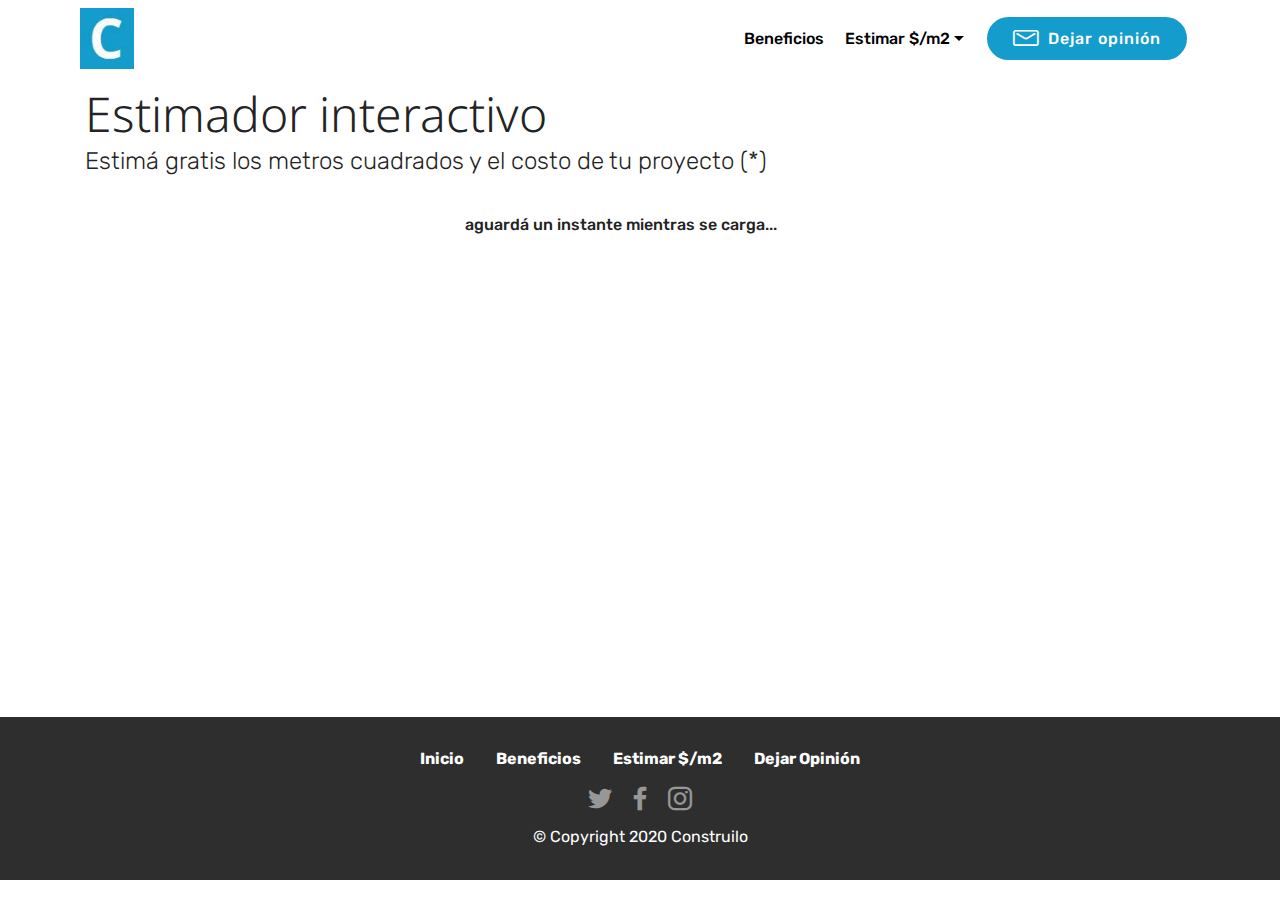
==== estimador $-m2.html @ a8cd5e9e "construilo v1.1" ====
<!DOCTYPE html>
<html  >
<head>
  <!-- Site made with Mobirise Website Builder v4.12.3, https://mobirise.com -->
  <meta charset="UTF-8">
  <meta http-equiv="X-UA-Compatible" content="IE=edge">
  <meta name="generator" content="Mobirise v4.12.3, mobirise.com">
  <meta name="viewport" content="width=device-width, initial-scale=1, minimum-scale=1">
  <link rel="shortcut icon" href="assets/images/fav-icon-69x77.jpg" type="image/x-icon">
  <meta name="description" content="Estimá los m2 y costos de tu construcción de forma interactiva">
  
  
  <title>Estimador costo por m2 de construcción</title>
  <link rel="stylesheet" href="assets/web/assets/mobirise-icons-bold/mobirise-icons-bold.css">
  <link rel="stylesheet" href="assets/bootstrap/css/bootstrap.min.css">
  <link rel="stylesheet" href="assets/bootstrap/css/bootstrap-grid.min.css">
  <link rel="stylesheet" href="assets/bootstrap/css/bootstrap-reboot.min.css">
  <link rel="stylesheet" href="assets/tether/tether.min.css">
  <link rel="stylesheet" href="assets/dropdown/css/style.css">
  <link rel="stylesheet" href="assets/socicon/css/styles.css">
  <link rel="stylesheet" href="assets/theme/css/style.css">
  <link rel="preload" as="style" href="assets/mobirise/css/mbr-additional.css"><link rel="stylesheet" href="assets/mobirise/css/mbr-additional.css" type="text/css">
  
  
  
</head>
<body>
  <section class="menu cid-rXSfnaqLva" once="menu" id="menu2-f">

    

    <nav class="navbar navbar-expand beta-menu navbar-dropdown align-items-center navbar-fixed-top navbar-toggleable-sm">
        <button class="navbar-toggler navbar-toggler-right" type="button" data-toggle="collapse" data-target="#navbarSupportedContent" aria-controls="navbarSupportedContent" aria-expanded="false" aria-label="Toggle navigation">
            <div class="hamburger">
                <span></span>
                <span></span>
                <span></span>
                <span></span>
            </div>
        </button>
        <div class="menu-logo">
            <div class="navbar-brand">
                <span class="navbar-logo">
                    <a href="index.html#header1-0">
                        <img src="assets/images/fav-icon-69x77.jpg" alt="Mobirise" title="" style="height: 3.8rem;">
                    </a>
                </span>
                
            </div>
        </div>
        <div class="collapse navbar-collapse" id="navbarSupportedContent">
            <ul class="navbar-nav nav-dropdown" data-app-modern-menu="true"><li class="nav-item">
                    <a class="nav-link link text-black display-4" href="index.html#features18-4">
                        Beneficios</a>
                </li>
                <li class="nav-item dropdown">
                    <a class="nav-link link text-black dropdown-toggle display-4" href="index.html#contacts1-7" data-toggle="dropdown-submenu" aria-expanded="false">
                        Estimar $/m2</a><div class="dropdown-menu"><a class="text-black dropdown-item display-4" href="index.html#contacts1-7">Móvil<br></a><a class="text-black dropdown-item display-4" href="estimador $-m2.html#contacts2-k" aria-expanded="false">Desktop</a></div>
                </li></ul>
            <div class="navbar-buttons mbr-section-btn"><a class="btn btn-sm btn-primary display-4" href="index.html#social-buttons1-9"><span class="mbrib-letter mbr-iconfont mbr-iconfont-btn"></span>
                    
                    Dejar opinión</a></div>
        </div>
    </nav>
</section>

<section class="engine"><a href="https://mobirise.info/s">bootstrap themes</a></section><section class="mbr-section contacts2 cid-rXX6KGaNYD" id="contacts2-k">
    <!---->
    
    <!---->
    <!--Overlay-->
    
    <!--Container-->
    <div class="container">
        <div class="row">
            <!--Titles-->
            <div class="title col-12">
                <h2 class="align-left mbr-fonts-style display-2">Estimador interactivo</h2>
                <h3 class="mbr-section-subtitle mbr-light mbr-fonts-style display-5">Estimá gratis los metros cuadrados y el costo de tu proyecto (*)</h3>
            </div>
            <div class="col-12">
                <div class="row justify-content-center">
                    <div class="col-12 col-md-4">
                        <div class="b b-adress">
                            <h5 class="align-left mbr-fonts-style m-0 display-7">aguardá un instante mientras se carga...</h5>
                            <p class="mbr-text align-left mbr-fonts-style display-4"></p>
                        </div>
                    </div>
                    
                    
                </div>
            </div>
        </div>
    </div>
</section>

<section class="map2 cid-rXX61uVZZo" id="map2-i">

    

    <div class="container">
        <div class="media-container-row">
            <div class="col-md-8">
                <div class="google-map"><iframe frameborder="0" style="border:0" src="https://datastudio.google.com/embed/reporting/39e56fef-df67-4d22-9c46-27f37e70b7f8/page/1EwMB" allowfullscreen=""></iframe></div>
        </div>
    </div>
</div></section>

<section once="footers" class="cid-rXSv3YMDyz" id="footer7-g">

    

    

    <div class="container">
        <div class="media-container-row align-center mbr-white">
            <div class="row row-links">
                <ul class="foot-menu">
                    
                    
                    
                    
                    
                <li class="foot-menu-item mbr-fonts-style display-7">
                        <a class="text-white mbr-bold" href="index.html#header1-0">Inicio</a>
                    </li><li class="foot-menu-item mbr-fonts-style display-7">
                        <a class="text-white mbr-bold" href="index.html#features18-4">Beneficios</a>
                    </li><li class="foot-menu-item mbr-fonts-style display-7">
                        <a class="text-white mbr-bold" href="index.html#contacts1-7">Estimar $/m2</a></li><li class="foot-menu-item mbr-fonts-style display-7">
                        <a class="text-white mbr-bold" href="index.html#social-buttons1-9">Dejar Opinión</a>
                    </li></ul>
            </div>
            <div class="row social-row">
                <div class="social-list align-right pb-2">
                    
                    
                    
                    
                    
                    
                <div class="soc-item">
                        <a href="https://twitter.com/construilo" target="_blank">
                            <span class="mbr-iconfont mbr-iconfont-social socicon-twitter socicon"></span>
                        </a>
                    </div><div class="soc-item">
                        <a href="https://www.facebook.com/construilo.ok" target="_blank">
                            <span class="mbr-iconfont mbr-iconfont-social socicon-facebook socicon"></span>
                        </a>
                    </div><div class="soc-item">
                        <a href="https://www.instagram.com/construilo.ok" target="_blank">
                            <span class="mbr-iconfont mbr-iconfont-social socicon-instagram socicon"></span>
                        </a>
                    </div></div>
            </div>
            <div class="row row-copirayt">
                <p class="mbr-text mb-0 mbr-fonts-style mbr-white align-center display-7">
                    © Copyright 2020 Construilo</p>
            </div>
        </div>
    </div>
</section>


  <script src="assets/web/assets/jquery/jquery.min.js"></script>
  <script src="assets/popper/popper.min.js"></script>
  <script src="assets/bootstrap/js/bootstrap.min.js"></script>
  <script src="assets/tether/tether.min.js"></script>
  <script src="assets/smoothscroll/smooth-scroll.js"></script>
  <script src="assets/dropdown/js/nav-dropdown.js"></script>
  <script src="assets/dropdown/js/navbar-dropdown.js"></script>
  <script src="assets/touchswipe/jquery.touch-swipe.min.js"></script>
  <script src="assets/theme/js/script.js"></script>
  
  
</body>
</html>
---- assets/web/assets/mobirise-icons-bold/mobirise-icons-bold.css ----
@font-face {
  font-family: 'mobirise-icons-bold';
  font-display: swap;
  src:  url('mobirise-icons-bold.eot?m1l4yr');
  src:  url('mobirise-icons-bold.eot?m1l4yr#iefix') format('embedded-opentype'),
    url('mobirise-icons-bold.ttf?m1l4yr') format('truetype'),
    url('mobirise-icons-bold.woff?m1l4yr') format('woff'),
    url('mobirise-icons-bold.svg?m1l4yr#mobirise-icons-bold') format('svg');
  font-weight: normal;
  font-style: normal;
}

[class^="mbrib-"], [class*="mbrib-"] {
  /* use !important to prevent issues with browser extensions that change fonts */
  font-family: 'mobirise-icons-bold' !important;
  speak: none;
  font-style: normal;
  font-weight: normal;
  font-variant: normal;
  text-transform: none;
  line-height: 1;

  /* Better Font Rendering =========== */
  -webkit-font-smoothing: antialiased;
  -moz-osx-font-smoothing: grayscale;
}

.mbrib-add-submenu:before {
  content: "\e900";
}
.mbrib-alert:before {
  content: "\e901";
}
.mbrib-align-center:before {
  content: "\e902";
}
.mbrib-align-justify:before {
  content: "\e903";
}
.mbrib-align-left:before {
  content: "\e904";
}
.mbrib-align-right:before {
  content: "\e905";
}
.mbrib-android:before {
  content: "\e906";
}
.mbrib-apple:before {
  content: "\e907";
}
.mbrib-arrow-down:before {
  content: "\e908";
}
.mbrib-arrow-next:before {
  content: "\e909";
}
.mbrib-arrow-prev:before {
  content: "\e90a";
}
.mbrib-arrow-up:before {
  content: "\e90b";
}
.mbrib-bold:before {
  content: "\e90c";
}
.mbrib-bookmark:before {
  content: "\e90d";
}
.mbrib-bootstrap:before {
  content: "\e90e";
}
.mbrib-briefcase:before {
  content: "\e90f";
}
.mbrib-browse:before {
  content: "\e910";
}
.mbrib-bulleted-list:before {
  content: "\e911";
}
.mbrib-calendar:before {
  content: "\e912";
}
.mbrib-camera:before {
  content: "\e913";
}
.mbrib-cart-add:before {
  content: "\e914";
}
.mbrib-cart-full:before {
  content: "\e915";
}
.mbrib-cash:before {
  content: "\e916";
}
.mbrib-change-style:before {
  content: "\e917";
}
.mbrib-chat:before {
  content: "\e918";
}
.mbrib-clock:before {
  content: "\e919";
}
.mbrib-close:before {
  content: "\e91a";
}
.mbrib-cloud:before {
  content: "\e91b";
}
.mbrib-code:before {
  content: "\e91c";
}
.mbrib-contact-form:before {
  content: "\e91d";
}
.mbrib-credit-card:before {
  content: "\e91e";
}
.mbrib-cursor-click:before {
  content: "\e91f";
}
.mbrib-cust-feedback:before {
  content: "\e920";
}
.mbrib-database:before {
  content: "\e921";
}
.mbrib-delivery:before {
  content: "\e922";
}
.mbrib-desktop:before {
  content: "\e923";
}
.mbrib-devices:before {
  content: "\e924";
}
.mbrib-down:before {
  content: "\e925";
}
.mbrib-download:before {
  content: "\e926";
}
.mbrib-drag-n-drop:before {
  content: "\e927";
}
.mbrib-drag-n-drop2:before {
  content: "\e928";
}
.mbrib-edit:before {
  content: "\e929";
}
.mbrib-edit2:before {
  content: "\e92a";
}
.mbrib-error:before {
  content: "\e92b";
}
.mbrib-extension:before {
  content: "\e92c";
}
.mbrib-features:before {
  content: "\e92d";
}
.mbrib-file:before {
  content: "\e92e";
}
.mbrib-flag:before {
  content: "\e92f";
}
.mbrib-folder:before {
  content: "\e930";
}
.mbrib-gift:before {
  content: "\e931";
}
.mbrib-github:before {
  content: "\e932";
}
.mbrib-globe-2:before {
  content: "\e933";
}
.mbrib-globe:before {
  content: "\e934";
}
.mbrib-growing-chart:before {
  content: "\e935";
}
.mbrib-hearth:before {
  content: "\e936";
}
.mbrib-help:before {
  content: "\e937";
}
.mbrib-home:before {
  content: "\e938";
}
.mbrib-hot-cup:before {
  content: "\e939";
}
.mbrib-idea:before {
  content: "\e93a";
}
.mbrib-image-gallery:before {
  content: "\e93b";
}
.mbrib-image-slider:before {
  content: "\e93c";
}
.mbrib-info:before {
  content: "\e93d";
}
.mbrib-italic:before {
  content: "\e93e";
}
.mbrib-key:before {
  content: "\e93f";
}
.mbrib-laptop:before {
  content: "\e940";
}
.mbrib-layers:before {
  content: "\e941";
}
.mbrib-left-right:before {
  content: "\e942";
}
.mbrib-left:before {
  content: "\e943";
}
.mbrib-letter:before {
  content: "\e944";
}
.mbrib-like:before {
  content: "\e945";
}
.mbrib-link:before {
  content: "\e946";
}
.mbrib-lock:before {
  content: "\e947";
}
.mbrib-login:before {
  content: "\e948";
}
.mbrib-logout:before {
  content: "\e949";
}
.mbrib-magic-stick:before {
  content: "\e94a";
}
.mbrib-map-pin:before {
  content: "\e94b";
}
.mbrib-menu:before {
  content: "\e94c";
}
.mbrib-mobile:before {
  content: "\e94d";
}
.mbrib-mobile2:before {
  content: "\e94e";
}
.mbrib-mobirise:before {
  content: "\e94f";
}
.mbrib-more-horizontal:before {
  content: "\e950";
}
.mbrib-more-vertical:before {
  content: "\e951";
}
.mbrib-music:before {
  content: "\e952";
}
.mbrib-new-file:before {
  content: "\e953";
}
.mbrib-numbered-list:before {
  content: "\e954";
}
.mbrib-opened-folder:before {
  content: "\e955";
}
.mbrib-pages:before {
  content: "\e956";
}
.mbrib-paper-plane:before {
  content: "\e957";
}
.mbrib-paperclip:before {
  content: "\e958";
}
.mbrib-photo:before {
  content: "\e959";
}
.mbrib-photos:before {
  content: "\e95a";
}
.mbrib-pin:before {
  content: "\e95b";
}
.mbrib-play:before {
  content: "\e95c";
}
.mbrib-plus:before {
  content: "\e95d";
}
.mbrib-preview:before {
  content: "\e95e";
}
.mbrib-print:before {
  content: "\e95f";
}
.mbrib-protect:before {
  content: "\e960";
}
.mbrib-question:before {
  content: "\e961";
}
.mbrib-quote-left:before {
  content: "\e962";
}
.mbrib-quote-right:before {
  content: "\e963";
}
.mbrib-redo:before {
  content: "\e964";
}
.mbrib-refresh:before {
  content: "\e965";
}
.mbrib-responsive:before {
  content: "\e966";
}
.mbrib-right:before {
  content: "\e967";
}
.mbrib-rocket:before {
  content: "\e968";
}
.mbrib-sad-face:before {
  content: "\e969";
}
.mbrib-sale:before {
  content: "\e96a";
}
.mbrib-save:before {
  content: "\e96b";
}
.mbrib-search:before {
  content: "\e96c";
}
.mbrib-setting:before {
  content: "\e96d";
}
.mbrib-setting2:before {
  content: "\e96e";
}
.mbrib-setting3:before {
  content: "\e96f";
}
.mbrib-share:before {
  content: "\e970";
}
.mbrib-shopping-bag:before {
  content: "\e971";
}
.mbrib-shopping-basket:before {
  content: "\e972";
}
.mbrib-shopping-cart:before {
  content: "\e973";
}
.mbrib-sites:before {
  content: "\e974";
}
.mbrib-smile-face:before {
  content: "\e975";
}
.mbrib-speed:before {
  content: "\e976";
}
.mbrib-star:before {
  content: "\e977";
}
.mbrib-success:before {
  content: "\e978";
}
.mbrib-sun:before {
  content: "\e979";
}
.mbrib-sun2:before {
  content: "\e97a";
}
.mbrib-tablet-vertical:before {
  content: "\e97b";
}
.mbrib-tablet:before {
  content: "\e97c";
}
.mbrib-target:before {
  content: "\e97d";
}
.mbrib-timer:before {
  content: "\e97e";
}
.mbrib-to-ftp:before {
  content: "\e97f";
}
.mbrib-to-local-drive:before {
  content: "\e980";
}
.mbrib-touch-swipe:before {
  content: "\e981";
}
.mbrib-touch:before {
  content: "\e982";
}
.mbrib-trash:before {
  content: "\e983";
}
.mbrib-underline:before {
  content: "\e984";
}
.mbrib-undo:before {
  content: "\e985";
}
.mbrib-unlink:before {
  content: "\e986";
}
.mbrib-unlock:before {
  content: "\e987";
}
.mbrib-up-down:before {
  content: "\e988";
}
.mbrib-up:before {
  content: "\e989";
}
.mbrib-update:before {
  content: "\e98a";
}
.mbrib-upload:before {
  content: "\e98b";
}
.mbrib-user:before {
  content: "\e98c";
}
.mbrib-user2:before {
  content: "\e98d";
}
.mbrib-users:before {
  content: "\e98e";
}
.mbrib-video-play:before {
  content: "\e98f";
}
.mbrib-video:before {
  content: "\e990";
}
.mbrib-watch:before {
  content: "\e991";
}
.mbrib-website-theme:before {
  content: "\e992";
}
.mbrib-wifi:before {
  content: "\e993";
}
.mbrib-windows:before {
  content: "\e994";
}
.mbrib-zoom-out:before {
  content: "\e995";
}
---- assets/dropdown/css/style.css ----
.navbar-dropdown {
  left: 0;
  padding: 0;
  position: absolute;
  right: 0;
  top: 0;
  transition: all 0.45s ease;
  z-index: 1030;
  background: #282828; }
  .navbar-dropdown .navbar-logo {
    margin-right: 0.8rem;
    transition: margin 0.3s ease-in-out;
    vertical-align: middle; }
    .navbar-dropdown .navbar-logo img {
      height: 3.125rem;
      transition: all 0.3s ease-in-out; }
    .navbar-dropdown .navbar-logo.mbr-iconfont {
      font-size: 3.125rem;
      line-height: 3.125rem; }
  .navbar-dropdown .navbar-caption {
    font-weight: 700;
    white-space: normal;
    vertical-align: -4px;
    line-height: 3.125rem !important; }
    .navbar-dropdown .navbar-caption, .navbar-dropdown .navbar-caption:hover {
      color: inherit;
      text-decoration: none; }
  .navbar-dropdown .mbr-iconfont + .navbar-caption {
    vertical-align: -1px; }
  .navbar-dropdown.navbar-fixed-top {
    position: fixed; }
  .navbar-dropdown .navbar-brand span {
    vertical-align: -4px; }
  .navbar-dropdown.bg-color.transparent {
    background: none; }
  .navbar-dropdown.navbar-short .navbar-brand {
    padding: 0.625rem 0; }
    .navbar-dropdown.navbar-short .navbar-brand span {
      vertical-align: -1px; }
  .navbar-dropdown.navbar-short .navbar-caption {
    line-height: 2.375rem !important;
    vertical-align: -2px; }
  .navbar-dropdown.navbar-short .navbar-logo {
    margin-right: 0.5rem; }
    .navbar-dropdown.navbar-short .navbar-logo img {
      height: 2.375rem; }
    .navbar-dropdown.navbar-short .navbar-logo.mbr-iconfont {
      font-size: 2.375rem;
      line-height: 2.375rem; }
  .navbar-dropdown.navbar-short .mbr-table-cell {
    height: 3.625rem; }
  .navbar-dropdown .navbar-close {
    left: 0.6875rem;
    position: fixed;
    top: 0.75rem;
    z-index: 1000; }
  .navbar-dropdown .hamburger-icon {
    content: "";
    display: inline-block;
    vertical-align: middle;
    width: 16px;
    -webkit-box-shadow: 0 -6px 0 1px #282828,0 0 0 1px #282828,0 6px 0 1px #282828;
    -moz-box-shadow: 0 -6px 0 1px #282828,0 0 0 1px #282828,0 6px 0 1px #282828;
    box-shadow: 0 -6px 0 1px #282828,0 0 0 1px #282828,0 6px 0 1px #282828; }

.dropdown-menu .dropdown-toggle[data-toggle="dropdown-submenu"]::after {
  border-bottom: 0.35em solid transparent;
  border-left: 0.35em solid;
  border-right: 0;
  border-top: 0.35em solid transparent;
  margin-left: 0.3rem; }

.dropdown-menu .dropdown-item:focus {
  outline: 0; }

.nav-dropdown {
  font-size: 0.75rem;
  font-weight: 500;
  height: auto !important; }
  .nav-dropdown .nav-btn {
    padding-left: 1rem; }
  .nav-dropdown .link {
    margin: .667em 1.667em;
    font-weight: 500;
    padding: 0;
    transition: color .2s ease-in-out; }
    .nav-dropdown .link.dropdown-toggle {
      margin-right: 2.583em; }
      .nav-dropdown .link.dropdown-toggle::after {
        margin-left: .25rem;
        border-top: 0.35em solid;
        border-right: 0.35em solid transparent;
        border-left: 0.35em solid transparent;
        border-bottom: 0; }
      .nav-dropdown .link.dropdown-toggle[aria-expanded="true"] {
        margin: 0;
        padding: 0.667em 3.263em  0.667em 1.667em; }
  .nav-dropdown .link::after,
  .nav-dropdown .dropdown-item::after {
    color: inherit; }
  .nav-dropdown .btn {
    font-size: 0.75rem;
    font-weight: 700;
    letter-spacing: 0;
    margin-bottom: 0;
    padding-left: 1.25rem;
    padding-right: 1.25rem; }
  .nav-dropdown .dropdown-menu {
    border-radius: 0;
    border: 0;
    left: 0;
    margin: 0;
    padding-bottom: 1.25rem;
    padding-top: 1.25rem;
    position: relative; }
  .nav-dropdown .dropdown-submenu {
    margin-left: 0.125rem;
    top: 0; }
  .nav-dropdown .dropdown-item {
    font-weight: 500;
    line-height: 2;
    padding: 0.3846em 4.615em 0.3846em 1.5385em;
    position: relative;
    transition: color .2s ease-in-out, background-color .2s ease-in-out; }
    .nav-dropdown .dropdown-item::after {
      margin-top: -0.3077em;
      position: absolute;
      right: 1.1538em;
      top: 50%; }
    .nav-dropdown .dropdown-item:focus, .nav-dropdown .dropdown-item:hover {
      background: none; }

@media (max-width: 767px) {
  .nav-dropdown.navbar-toggleable-sm {
    bottom: 0;
    display: none;
    left: 0;
    overflow-x: hidden;
    position: fixed;
    top: 0;
    transform: translateX(-100%);
    -ms-transform: translateX(-100%);
    -webkit-transform: translateX(-100%);
    width: 18.75rem;
    z-index: 999; } }
.nav-dropdown.navbar-toggleable-xl {
  bottom: 0;
  display: none;
  left: 0;
  overflow-x: hidden;
  position: fixed;
  top: 0;
  transform: translateX(-100%);
  -ms-transform: translateX(-100%);
  -webkit-transform: translateX(-100%);
  width: 18.75rem;
  z-index: 999; }

.nav-dropdown-sm {
  display: block !important;
  overflow-x: hidden;
  overflow: auto;
  padding-top: 3.875rem; }
  .nav-dropdown-sm::after {
    content: "";
    display: block;
    height: 3rem;
    width: 100%; }
  .nav-dropdown-sm.collapse.in ~ .navbar-close {
    display: block !important; }
  .nav-dropdown-sm.collapsing, .nav-dropdown-sm.collapse.in {
    transform: translateX(0);
    -ms-transform: translateX(0);
    -webkit-transform: translateX(0);
    transition: all 0.25s ease-out;
    -webkit-transition: all 0.25s ease-out;
    background: #282828; }
  .nav-dropdown-sm.collapsing[aria-expanded="false"] {
    transform: translateX(-100%);
    -ms-transform: translateX(-100%);
    -webkit-transform: translateX(-100%); }
  .nav-dropdown-sm .nav-item {
    display: block;
    margin-left: 0 !important;
    padding-left: 0; }
  .nav-dropdown-sm .link,
  .nav-dropdown-sm .dropdown-item {
    border-top: 1px dotted rgba(255, 255, 255, 0.1);
    font-size: 0.8125rem;
    line-height: 1.6;
    margin: 0 !important;
    padding: 0.875rem 2.4rem 0.875rem 1.5625rem !important;
    position: relative;
    white-space: normal; }
    .nav-dropdown-sm .link:focus, .nav-dropdown-sm .link:hover,
    .nav-dropdown-sm .dropdown-item:focus,
    .nav-dropdown-sm .dropdown-item:hover {
      background: rgba(0, 0, 0, 0.2) !important;
      color: #c0a375; }
  .nav-dropdown-sm .nav-btn {
    position: relative;
    padding: 1.5625rem 1.5625rem 0 1.5625rem; }
    .nav-dropdown-sm .nav-btn::before {
      border-top: 1px dotted rgba(255, 255, 255, 0.1);
      content: "";
      left: 0;
      position: absolute;
      top: 0;
      width: 100%; }
    .nav-dropdown-sm .nav-btn + .nav-btn {
      padding-top: 0.625rem; }
      .nav-dropdown-sm .nav-btn + .nav-btn::before {
        display: none; }
  .nav-dropdown-sm .btn {
    padding: 0.625rem 0; }
  .nav-dropdown-sm .dropdown-toggle[data-toggle="dropdown-submenu"]::after {
    margin-left: .25rem;
    border-top: 0.35em solid;
    border-right: 0.35em solid transparent;
    border-left: 0.35em solid transparent;
    border-bottom: 0; }
  .nav-dropdown-sm .dropdown-toggle[data-toggle="dropdown-submenu"][aria-expanded="true"]::after {
    border-top: 0;
    border-right: 0.35em solid transparent;
    border-left: 0.35em solid transparent;
    border-bottom: 0.35em solid; }
  .nav-dropdown-sm .dropdown-menu {
    margin: 0;
    padding: 0;
    position: relative;
    top: 0;
    left: 0;
    width: 100%;
    border: 0;
    float: none;
    border-radius: 0;
    background: none; }
  .nav-dropdown-sm .dropdown-submenu {
    left: 100%;
    margin-left: 0.125rem;
    margin-top: -1.25rem;
    top: 0; }

.navbar-toggleable-sm .nav-dropdown .dropdown-menu {
  position: absolute; }

.navbar-toggleable-sm .nav-dropdown .dropdown-submenu {
  left: 100%;
  margin-left: 0.125rem;
  margin-top: -1.25rem;
  top: 0; }

.navbar-toggleable-sm.opened .nav-dropdown .dropdown-menu {
  position: relative; }

.navbar-toggleable-sm.opened .nav-dropdown .dropdown-submenu {
  left: 0;
  margin-left: 00rem;
  margin-top: 0rem;
  top: 0; }

.is-builder .nav-dropdown.collapsing {
  transition: none !important; }

/*# sourceMappingURL=style.css.map */
---- assets/socicon/css/styles.css ----
@charset "UTF-8";

@font-face {
  font-family: 'Socicon';
  src:  url('../fonts/socicon.eot');
  src:  url('../fonts/socicon.eot?#iefix') format('embedded-opentype'),
    url('../fonts/socicon.woff2') format('woff2'),
    url('../fonts/socicon.ttf') format('truetype'),
    url('../fonts/socicon.woff') format('woff'),
    url('../fonts/socicon.svg#socicon') format('svg');
  font-weight: normal;
  font-style: normal;
}

[data-icon]:before {
  font-family: "socicon" !important;
  content: attr(data-icon);
  font-style: normal !important;
  font-weight: normal !important;
  font-variant: normal !important;
  text-transform: none !important;
  speak: none;
  line-height: 1;
  -webkit-font-smoothing: antialiased;
  -moz-osx-font-smoothing: grayscale;
}

[class^="socicon-"], [class*=" socicon-"] {
  /* use !important to prevent issues with browser extensions that change fonts */
  font-family: 'Socicon' !important;
  speak: none;
  font-style: normal;
  font-weight: normal;
  font-variant: normal;
  text-transform: none;
  line-height: 1;

  /* Better Font Rendering =========== */
  -webkit-font-smoothing: antialiased;
  -moz-osx-font-smoothing: grayscale;
}

.socicon-eitaa:before {
  content: "\e97c";
}
.socicon-soroush:before {
  content: "\e97d";
}
.socicon-bale:before {
  content: "\e97e";
}
.socicon-zazzle:before {
  content: "\e97b";
}
.socicon-society6:before {
  content: "\e97a";
}
.socicon-redbubble:before {
  content: "\e979";
}
.socicon-avvo:before {
  content: "\e978";
}
.socicon-stitcher:before {
  content: "\e977";
}
.socicon-googlehangouts:before {
  content: "\e974";
}
.socicon-dlive:before {
  content: "\e975";
}
.socicon-vsco:before {
  content: "\e976";
}
.socicon-flipboard:before {
  content: "\e973";
}
.socicon-ubuntu:before {
  content: "\e958";
}
.socicon-artstation:before {
  content: "\e959";
}
.socicon-invision:before {
  content: "\e95a";
}
.socicon-torial:before {
  content: "\e95b";
}
.socicon-collectorz:before {
  content: "\e95c";
}
.socicon-seenthis:before {
  content: "\e95d";
}
.socicon-googleplaymusic:before {
  content: "\e95e";
}
.socicon-debian:before {
  content: "\e95f";
}
.socicon-filmfreeway:before {
  content: "\e960";
}
.socicon-gnome:before {
  content: "\e961";
}
.socicon-itchio:before {
  content: "\e962";
}
.socicon-jamendo:before {
  content: "\e963";
}
.socicon-mix:before {
  content: "\e964";
}
.socicon-sharepoint:before {
  content: "\e965";
}
.socicon-tinder:before {
  content: "\e966";
}
.socicon-windguru:before {
  content: "\e967";
}
.socicon-cdbaby:before {
  content: "\e968";
}
.socicon-elementaryos:before {
  content: "\e969";
}
.socicon-stage32:before {
  content: "\e96a";
}
.socicon-tiktok:before {
  content: "\e96b";
}
.socicon-gitter:before {
  content: "\e96c";
}
.socicon-letterboxd:before {
  content: "\e96d";
}
.socicon-threema:before {
  content: "\e96e";
}
.socicon-splice:before {
  content: "\e96f";
}
.socicon-metapop:before {
  content: "\e970";
}
.socicon-naver:before {
  content: "\e971";
}
.socicon-remote:before {
  content: "\e972";
}
.socicon-internet:before {
  content: "\e957";
}
.socicon-moddb:before {
  content: "\e94b";
}
.socicon-indiedb:before {
  content: "\e94c";
}
.socicon-traxsource:before {
  content: "\e94d";
}
.socicon-gamefor:before {
  content: "\e94e";
}
.socicon-pixiv:before {
  content: "\e94f";
}
.socicon-myanimelist:before {
  content: "\e950";
}
.socicon-blackberry:before {
  content: "\e951";
}
.socicon-wickr:before {
  content: "\e952";
}
.socicon-spip:before {
  content: "\e953";
}
.socicon-napster:before {
  content: "\e954";
}
.socicon-beatport:before {
  content: "\e955";
}
.socicon-hackerone:before {
  content: "\e956";
}
.socicon-hackernews:before {
  content: "\e946";
}
.socicon-smashwords:before {
  content: "\e947";
}
.socicon-kobo:before {
  content: "\e948";
}
.socicon-bookbub:before {
  content: "\e949";
}
.socicon-mailru:before {
  content: "\e94a";
}
.socicon-gitlab:before {
  content: "\e945";
}
.socicon-instructables:before {
  content: "\e944";
}
.socicon-portfolio:before {
  content: "\e943";
}
.socicon-codered:before {
  content: "\e940";
}
.socicon-origin:before {
  content: "\e941";
}
.socicon-nextdoor:before {
  content: "\e942";
}
.socicon-udemy:before {
  content: "\e93f";
}
.socicon-livemaster:before {
  content: "\e93e";
}
.socicon-crunchbase:before {
  content: "\e93b";
}
.socicon-homefy:before {
  content: "\e93c";
}
.socicon-calendly:before {
  content: "\e93d";
}
.socicon-realtor:before {
  content: "\e90f";
}
.socicon-tidal:before {
  content: "\e910";
}
.socicon-qobuz:before {
  content: "\e911";
}
.socicon-natgeo:before {
  content: "\e912";
}
.socicon-mastodon:before {
  content: "\e913";
}
.socicon-unsplash:before {
  content: "\e914";
}
.socicon-homeadvisor:before {
  content: "\e915";
}
.socicon-angieslist:before {
  content: "\e916";
}
.socicon-codepen:before {
  content: "\e917";
}
.socicon-slack:before {
  content: "\e918";
}
.socicon-openaigym:before {
  content: "\e919";
}
.socicon-logmein:before {
  content: "\e91a";
}
.socicon-fiverr:before {
  content: "\e91b";
}
.socicon-gotomeeting:before {
  content: "\e91c";
}
.socicon-aliexpress:before {
  content: "\e91d";
}
.socicon-guru:before {
  content: "\e91e";
}
.socicon-appstore:before {
  content: "\e91f";
}
.socicon-homes:before {
  content: "\e920";
}
.socicon-zoom:before {
  content: "\e921";
}
.socicon-alibaba:before {
  content: "\e922";
}
.socicon-craigslist:before {
  content: "\e923";
}
.socicon-wix:before {
  content: "\e924";
}
.socicon-redfin:before {
  content: "\e925";
}
.socicon-googlecalendar:before {
  content: "\e926";
}
.socicon-shopify:before {
  content: "\e927";
}
.socicon-freelancer:before {
  content: "\e928";
}
.socicon-seedrs:before {
  content: "\e929";
}
.socicon-bing:before {
  content: "\e92a";
}
.socicon-doodle:before {
  content: "\e92b";
}
.socicon-bonanza:before {
  content: "\e92c";
}
.socicon-squarespace:before {
  content: "\e92d";
}
.socicon-toptal:before {
  content: "\e92e";
}
.socicon-gust:before {
  content: "\e92f";
}
.socicon-ask:before {
  content: "\e930";
}
.socicon-trulia:before {
  content: "\e931";
}
.socicon-loomly:before {
  content: "\e932";
}
.socicon-ghost:before {
  content: "\e933";
}
.socicon-upwork:before {
  content: "\e934";
}
.socicon-fundable:before {
  content: "\e935";
}
.socicon-booking:before {
  content: "\e936";
}
.socicon-googlemaps:before {
  content: "\e937";
}
.socicon-zillow:before {
  content: "\e938";
}
.socicon-niconico:before {
  content: "\e939";
}
.socicon-toneden:before {
  content: "\e93a";
}
.socicon-augment:before {
  content: "\e908";
}
.socicon-bitbucket:before {
  content: "\e909";
}
.socicon-fyuse:before {
  content: "\e90a";
}
.socicon-yt-gaming:before {
  content: "\e90b";
}
.socicon-sketchfab:before {
  content: "\e90c";
}
.socicon-mobcrush:before {
  content: "\e90d";
}
.socicon-microsoft:before {
  content: "\e90e";
}
.socicon-pandora:before {
  content: "\e907";
}
.socicon-messenger:before {
  content: "\e906";
}
.socicon-gamewisp:before {
  content: "\e905";
}
.socicon-bloglovin:before {
  content: "\e904";
}
.socicon-tunein:before {
  content: "\e903";
}
.socicon-gamejolt:before {
  content: "\e901";
}
.socicon-trello:before {
  content: "\e902";
}
.socicon-spreadshirt:before {
  content: "\e900";
}
.socicon-500px:before {
  content: "\e000";
}
.socicon-8tracks:before {
  content: "\e001";
}
.socicon-airbnb:before {
  content: "\e002";
}
.socicon-alliance:before {
  content: "\e003";
}
.socicon-amazon:before {
  content: "\e004";
}
.socicon-amplement:before {
  content: "\e005";
}
.socicon-android:before {
  content: "\e006";
}
.socicon-angellist:before {
  content: "\e007";
}
.socicon-apple:before {
  content: "\e008";
}
.socicon-appnet:before {
  content: "\e009";
}
.socicon-baidu:before {
  content: "\e00a";
}
.socicon-bandcamp:before {
  content: "\e00b";
}
.socicon-battlenet:before {
  content: "\e00c";
}
.socicon-mixer:before {
  content: "\e00d";
}
.socicon-bebee:before {
  content: "\e00e";
}
.socicon-bebo:before {
  content: "\e00f";
}
.socicon-behance:before {
  content: "\e010";
}
.socicon-blizzard:before {
  content: "\e011";
}
.socicon-blogger:before {
  content: "\e012";
}
.socicon-buffer:before {
  content: "\e013";
}
.socicon-chrome:before {
  content: "\e014";
}
.socicon-coderwall:before {
  content: "\e015";
}
.socicon-curse:before {
  content: "\e016";
}
.socicon-dailymotion:before {
  content: "\e017";
}
.socicon-deezer:before {
  content: "\e018";
}
.socicon-delicious:before {
  content: "\e019";
}
.socicon-deviantart:before {
  content: "\e01a";
}
.socicon-diablo:before {
  content: "\e01b";
}
.socicon-digg:before {
  content: "\e01c";
}
.socicon-discord:before {
  content: "\e01d";
}
.socicon-disqus:before {
  content: "\e01e";
}
.socicon-douban:before {
  content: "\e01f";
}
.socicon-draugiem:before {
  content: "\e020";
}
.socicon-dribbble:before {
  content: "\e021";
}
.socicon-drupal:before {
  content: "\e022";
}
.socicon-ebay:before {
  content: "\e023";
}
.socicon-ello:before {
  content: "\e024";
}
.socicon-endomodo:before {
  content: "\e025";
}
.socicon-envato:before {
  content: "\e026";
}
.socicon-etsy:before {
  content: "\e027";
}
.socicon-facebook:before {
  content: "\e028";
}
.socicon-feedburner:before {
  content: "\e029";
}
.socicon-filmweb:before {
  content: "\e02a";
}
.socicon-firefox:before {
  content: "\e02b";
}
.socicon-flattr:before {
  content: "\e02c";
}
.socicon-flickr:before {
  content: "\e02d";
}
.socicon-formulr:before {
  content: "\e02e";
}
.socicon-forrst:before {
  content: "\e02f";
}
.socicon-foursquare:before {
  content: "\e030";
}
.socicon-friendfeed:before {
  content: "\e031";
}
.socicon-github:before {
  content: "\e032";
}
.socicon-goodreads:before {
  content: "\e033";
}
.socicon-google:before {
  content: "\e034";
}
.socicon-googlescholar:before {
  content: "\e035";
}
.socicon-googlegroups:before {
  content: "\e036";
}
.socicon-googlephotos:before {
  content: "\e037";
}
.socicon-googleplus:before {
  content: "\e038";
}
.socicon-grooveshark:before {
  content: "\e039";
}
.socicon-hackerrank:before {
  content: "\e03a";
}
.socicon-hearthstone:before {
  content: "\e03b";
}
.socicon-hellocoton:before {
  content: "\e03c";
}
.socicon-heroes:before {
  content: "\e03d";
}
.socicon-smashcast:before {
  content: "\e03e";
}
.socicon-horde:before {
  content: "\e03f";
}
.socicon-houzz:before {
  content: "\e040";
}
.socicon-icq:before {
  content: "\e041";
}
.socicon-identica:before {
  content: "\e042";
}
.socicon-imdb:before {
  content: "\e043";
}
.socicon-instagram:before {
  content: "\e044";
}
.socicon-issuu:before {
  content: "\e045";
}
.socicon-istock:before {
  content: "\e046";
}
.socicon-itunes:before {
  content: "\e047";
}
.socicon-keybase:before {
  content: "\e048";
}
.socicon-lanyrd:before {
  content: "\e049";
}
.socicon-lastfm:before {
  content: "\e04a";
}
.socicon-line:before {
  content: "\e04b";
}
.socicon-linkedin:before {
  content: "\e04c";
}
.socicon-livejournal:before {
  content: "\e04d";
}
.socicon-lyft:before {
  content: "\e04e";
}
.socicon-macos:before {
  content: "\e04f";
}
.socicon-mail:before {
  content: "\e050";
}
.socicon-medium:before {
  content: "\e051";
}
.socicon-meetup:before {
  content: "\e052";
}
.socicon-mixcloud:before {
  content: "\e053";
}
.socicon-modelmayhem:before {
  content: "\e054";
}
.socicon-mumble:before {
  content: "\e055";
}
.socicon-myspace:before {
  content: "\e056";
}
.socicon-newsvine:before {
  content: "\e057";
}
.socicon-nintendo:before {
  content: "\e058";
}
.socicon-npm:before {
  content: "\e059";
}
.socicon-odnoklassniki:before {
  content: "\e05a";
}
.socicon-openid:before {
  content: "\e05b";
}
.socicon-opera:before {
  content: "\e05c";
}
.socicon-outlook:before {
  content: "\e05d";
}
.socicon-overwatch:before {
  content: "\e05e";
}
.socicon-patreon:before {
  content: "\e05f";
}
.socicon-paypal:before {
  content: "\e060";
}
.socicon-periscope:before {
  content: "\e061";
}
.socicon-persona:before {
  content: "\e062";
}
.socicon-pinterest:before {
  content: "\e063";
}
.socicon-play:before {
  content: "\e064";
}
.socicon-player:before {
  content: "\e065";
}
.socicon-playstation:before {
  content: "\e066";
}
.socicon-pocket:before {
  content: "\e067";
}
.socicon-qq:before {
  content: "\e068";
}
.socicon-quora:before {
  content: "\e069";
}
.socicon-raidcall:before {
  content: "\e06a";
}
.socicon-ravelry:before {
  content: "\e06b";
}
.socicon-reddit:before {
  content: "\e06c";
}
.socicon-renren:before {
  content: "\e06d";
}
.socicon-researchgate:before {
  content: "\e06e";
}
.socicon-residentadvisor:before {
  content: "\e06f";
}
.socicon-reverbnation:before {
  content: "\e070";
}
.socicon-rss:before {
  content: "\e071";
}
.socicon-sharethis:before {
  content: "\e072";
}
.socicon-skype:before {
  content: "\e073";
}
.socicon-slideshare:before {
  content: "\e074";
}
.socicon-smugmug:before {
  content: "\e075";
}
.socicon-snapchat:before {
  content: "\e076";
}
.socicon-songkick:before {
  content: "\e077";
}
.socicon-soundcloud:before {
  content: "\e078";
}
.socicon-spotify:before {
  content: "\e079";
}
.socicon-stackexchange:before {
  content: "\e07a";
}
.socicon-stackoverflow:before {
  content: "\e07b";
}
.socicon-starcraft:before {
  content: "\e07c";
}
.socicon-stayfriends:before {
  content: "\e07d";
}
.socicon-steam:before {
  content: "\e07e";
}
.socicon-storehouse:before {
  content: "\e07f";
}
.socicon-strava:before {
  content: "\e080";
}
.socicon-streamjar:before {
  content: "\e081";
}
.socicon-stumbleupon:before {
  content: "\e082";
}
.socicon-swarm:before {
  content: "\e083";
}
.socicon-teamspeak:before {
  content: "\e084";
}
.socicon-teamviewer:before {
  content: "\e085";
}
.socicon-technorati:before {
  content: "\e086";
}
.socicon-telegram:before {
  content: "\e087";
}
.socicon-tripadvisor:before {
  content: "\e088";
}
.socicon-tripit:before {
  content: "\e089";
}
.socicon-triplej:before {
  content: "\e08a";
}
.socicon-tumblr:before {
  content: "\e08b";
}
.socicon-twitch:before {
  content: "\e08c";
}
.socicon-twitter:before {
  content: "\e08d";
}
.socicon-uber:before {
  content: "\e08e";
}
.socicon-ventrilo:before {
  content: "\e08f";
}
.socicon-viadeo:before {
  content: "\e090";
}
.socicon-viber:before {
  content: "\e091";
}
.socicon-viewbug:before {
  content: "\e092";
}
.socicon-vimeo:before {
  content: "\e093";
}
.socicon-vine:before {
  content: "\e094";
}
.socicon-vkontakte:before {
  content: "\e095";
}
.socicon-warcraft:before {
  content: "\e096";
}
.socicon-wechat:before {
  content: "\e097";
}
.socicon-weibo:before {
  content: "\e098";
}
.socicon-whatsapp:before {
  content: "\e099";
}
.socicon-wikipedia:before {
  content: "\e09a";
}
.socicon-windows:before {
  content: "\e09b";
}
.socicon-wordpress:before {
  content: "\e09c";
}
.socicon-wykop:before {
  content: "\e09d";
}
.socicon-xbox:before {
  content: "\e09e";
}
.socicon-xing:before {
  content: "\e09f";
}
.socicon-yahoo:before {
  content: "\e0a0";
}
.socicon-yammer:before {
  content: "\e0a1";
}
.socicon-yandex:before {
  content: "\e0a2";
}
.socicon-yelp:before {
  content: "\e0a3";
}
.socicon-younow:before {
  content: "\e0a4";
}
.socicon-youtube:before {
  content: "\e0a5";
}
.socicon-zapier:before {
  content: "\e0a6";
}
.socicon-zerply:before {
  content: "\e0a7";
}
.socicon-zomato:before {
  content: "\e0a8";
}
.socicon-zynga:before {
  content: "\e0a9";
}
---- assets/theme/css/style.css ----
@charset "UTF-8";
/*!
 * Mobirise v4 theme (https://mobirise.com/)
 * Copyright 2017 Mobirise
 */
section {
  background-color: #eeeeee;
}

body {
  font-style: normal;
  line-height: 1.5;
}

section,
.container,
.container-fluid {
  position: relative;
  word-wrap: break-word;
}

a.mbr-iconfont:hover {
  text-decoration: none;
}

.article .lead p,
.article .lead ul,
.article .lead ol,
.article .lead pre,
.article .lead blockquote {
  margin-bottom: 0;
}

ul,
ol,
pre,
blockquote {
  margin-bottom: 2.3125rem;
}

pre {
  background: #f4f4f4;
  padding: 10px 24px;
  white-space: pre-wrap;
}

.inactive {
  -webkit-user-select: none;
  -moz-user-select: none;
  -ms-user-select: none;
  user-select: none;
  pointer-events: none;
  -webkit-user-drag: none;
  user-drag: none;
}

.mbr-section__comments .row {
  justify-content: center;
  -webkit-justify-content: center;
}

a {
  font-style: normal;
  font-weight: 400;
  cursor: pointer;
}
a, a:hover {
  text-decoration: none;
}

figure {
  margin-bottom: 0;
}

body {
  color: #232323;
}

h1,
h2,
h3,
h4,
h5,
h6,
.h1,
.h2,
.h3,
.h4,
.h5,
.h6,
.display-1,
.display-2,
.display-3,
.display-4 {
  line-height: 1;
  word-break: break-word;
  word-wrap: break-word;
}

.mbr-section-title {
  font-style: normal;
  line-height: 1.2;
}

.mbr-section-subtitle {
  line-height: 1.3;
}

.mbr-text {
  font-style: normal;
  line-height: 1.6;
}

b,
strong {
  font-weight: bold;
}

blockquote {
  padding: 10px 0 10px 20px;
  position: relative;
  border-left: 2px solid;
  border-color: #ff3366;
}

input:-webkit-autofill, input:-webkit-autofill:hover, input:-webkit-autofill:focus, input:-webkit-autofill:active {
  transition-delay: 9999s;
  transition-property: background-color, color;
}

textarea[type=hidden] {
  display: none;
}

body {
  position: relative;
}

section {
  background-position: 50% 50%;
  background-repeat: no-repeat;
  background-size: cover;
}
section .mbr-background-video,
section .mbr-background-video-preview {
  position: absolute;
  bottom: 0;
  left: 0;
  right: 0;
  top: 0;
}

.hidden {
  visibility: hidden;
}

.mbr-z-index20 {
  z-index: 20;
}

/*! Base colors */
.mbr-white {
  color: #ffffff;
}

.mbr-black {
  color: #000000;
}

.mbr-bg-white {
  background-color: #ffffff;
}

.mbr-bg-black {
  background-color: #000000;
}

/*! Text-aligns */
.align-left {
  text-align: left;
}

.align-center {
  text-align: center;
}

.align-right {
  text-align: right;
}

@media (max-width: 767px) {
  .align-left,
.align-center,
.align-right,
.mbr-section-btn,
.mbr-section-title {
    text-align: center;
  }
}
/*! Font-weight  */
.mbr-light {
  font-weight: 300;
}

.mbr-regular {
  font-weight: 400;
}

.mbr-semibold {
  font-weight: 500;
}

.mbr-bold {
  font-weight: 700;
}

/*! Media  */
.media-size-item {
  -webkit-flex: 1 1 auto;
  -moz-flex: 1 1 auto;
  -ms-flex: 1 1 auto;
  -o-flex: 1 1 auto;
  flex: 1 1 auto;
}

.media-content {
  -webkit-flex-basis: 100%;
  flex-basis: 100%;
}

.media-container-row {
  display: -ms-flexbox;
  display: -webkit-flex;
  display: flex;
  -webkit-flex-direction: row;
  -ms-flex-direction: row;
  flex-direction: row;
  -webkit-flex-wrap: wrap;
  -ms-flex-wrap: wrap;
  flex-wrap: wrap;
  -webkit-justify-content: center;
  -ms-flex-pack: center;
  justify-content: center;
  -webkit-align-content: center;
  -ms-flex-line-pack: center;
  align-content: center;
  -webkit-align-items: start;
  -ms-flex-align: start;
  align-items: start;
}
.media-container-row .media-size-item {
  width: 400px;
}

.media-container-column {
  display: -ms-flexbox;
  display: -webkit-flex;
  display: flex;
  -webkit-flex-direction: column;
  -ms-flex-direction: column;
  flex-direction: column;
  -webkit-flex-wrap: wrap;
  -ms-flex-wrap: wrap;
  flex-wrap: wrap;
  -webkit-justify-content: center;
  -ms-flex-pack: center;
  justify-content: center;
  -webkit-align-content: center;
  -ms-flex-line-pack: center;
  align-content: center;
  -webkit-align-items: stretch;
  -ms-flex-align: stretch;
  align-items: stretch;
}
.media-container-column > * {
  width: 100%;
}

@media (min-width: 992px) {
  .media-container-row {
    -webkit-flex-wrap: nowrap;
    -ms-flex-wrap: nowrap;
    flex-wrap: nowrap;
  }
}
figure {
  overflow: hidden;
}

figure[mbr-media-size] {
  transition: width 0.1s;
}

.mbr-figure img,
.mbr-figure iframe {
  display: block;
  width: 100%;
}

.card {
  background-color: transparent;
  border: none;
}

.card-box {
  width: 100%;
}

.card-img {
  text-align: center;
  flex-shrink: 0;
  -webkit-flex-shrink: 0;
}

.media {
  max-width: 100%;
  margin: 0 auto;
}

.mbr-figure {
  -ms-flex-item-align: center;
  -ms-grid-row-align: center;
  -webkit-align-self: center;
  align-self: center;
}

.media-container > div {
  max-width: 100%;
}

.mbr-figure img,
.card-img img {
  width: 100%;
}

@media (max-width: 991px) {
  .media-size-item {
    width: auto !important;
  }

  .media {
    width: auto;
  }

  .mbr-figure {
    width: 100% !important;
  }
}
/*! Buttons */
.btn {
  font-weight: 500;
  border-width: 2px;
  font-style: normal;
  letter-spacing: 1px;
  margin: 0.4rem 0.8rem;
  white-space: normal;
  -webkit-transition: all 0.3s ease-in-out;
  -moz-transition: all 0.3s ease-in-out;
  transition: all 0.3s ease-in-out;
  display: inline-flex;
  align-items: center;
  justify-content: center;
  word-break: break-word;
  -webkit-align-items: center;
  -webkit-justify-content: center;
  display: -webkit-inline-flex;
}

.btn-sm {
  font-weight: 500;
  letter-spacing: 1px;
  -webkit-transition: all 0.3s ease-in-out;
  -moz-transition: all 0.3s ease-in-out;
  transition: all 0.3s ease-in-out;
}

.btn-md {
  font-weight: 500;
  letter-spacing: 1px;
  margin: 0.4rem 0.8rem !important;
  -webkit-transition: all 0.3s ease-in-out;
  -moz-transition: all 0.3s ease-in-out;
  transition: all 0.3s ease-in-out;
}

.btn-lg {
  font-weight: 500;
  letter-spacing: 1px;
  margin: 0.4rem 0.8rem !important;
  -webkit-transition: all 0.3s ease-in-out;
  -moz-transition: all 0.3s ease-in-out;
  transition: all 0.3s ease-in-out;
}

.mbr-section-btn {
  margin-left: -0.25rem;
  margin-right: -0.25rem;
  font-size: 0;
}

nav .mbr-section-btn {
  margin-left: 0rem;
  margin-right: 0rem;
}

.btn-form {
  border-radius: 0;
}
.btn-form:hover {
  cursor: pointer;
}

/*! Btn icon margin */
.btn .mbr-iconfont,
.btn.btn-sm .mbr-iconfont {
  cursor: pointer;
  margin-right: 0.5rem;
}

.btn.btn-md .mbr-iconfont,
.btn.btn-md .mbr-iconfont {
  margin-right: 0.8rem;
}

.mbr-regular {
  font-weight: 400;
}

.mbr-semibold {
  font-weight: 500;
}

.mbr-bold {
  font-weight: 700;
}

[type=submit] {
  -webkit-appearance: none;
}

/*! Full-screen */
.mbr-fullscreen .mbr-overlay {
  min-height: 100vh;
}

.mbr-fullscreen {
  display: flex;
  display: -webkit-flex;
  display: -moz-flex;
  display: -ms-flex;
  display: -o-flex;
  align-items: center;
  -webkit-align-items: center;
  min-height: 100vh;
  padding-top: 3rem;
  padding-bottom: 3rem;
}

/*! Map */
.map {
  height: 25rem;
  position: relative;
}
.map iframe {
  width: 100%;
  height: 100%;
}

.mbr-overlay {
  background-color: #000;
  bottom: 0;
  left: 0;
  opacity: 0.5;
  position: absolute;
  right: 0;
  top: 0;
  z-index: 0;
  pointer-events: none;
}

/* Form */
blockquote {
  font-style: italic;
  padding: 10px 0 10px 20px;
  font-size: 1.09rem;
  position: relative;
  border-width: 3px;
}

.form-control {
  background-color: #f5f5f5;
  box-shadow: none;
  color: #565656;
  line-height: 1.43;
  min-height: 3.5em;
  padding: 1.07em 0.5em;
}
.form-control, .form-control:focus {
  border: 1px solid #e8e8e8;
}
.form-active .form-control:invalid {
  border-color: red;
}

.form-control-label {
  position: relative;
  cursor: pointer;
  margin-bottom: 0.357em;
  padding: 0;
}

.alert {
  color: #ffffff;
  border-radius: 0;
  border: 0;
  font-size: 0.875rem;
  line-height: 1.5;
  margin-bottom: 1.875rem;
  padding: 1.25rem;
  position: relative;
}
.alert.alert-form::after {
  background-color: inherit;
  bottom: -7px;
  content: "";
  display: block;
  height: 14px;
  left: 50%;
  margin-left: -7px;
  position: absolute;
  transform: rotate(45deg);
  width: 14px;
  -webkit-transform: rotate(45deg);
}

.form-asterisk {
  font-family: initial;
  position: absolute;
  top: -2px;
  font-weight: normal;
}

/*! Scroll to top arrow */
#scrollToTop a i:before {
  content: "";
  position: absolute;
  height: 40%;
  top: 25%;
  background: #fff;
  width: 2px;
  left: calc(50% - 1px);
}
#scrollToTop a i:after {
  content: "";
  position: absolute;
  display: block;
  border-top: 2px solid #fff;
  border-right: 2px solid #fff;
  width: 40%;
  height: 40%;
  left: 30%;
  bottom: 30%;
  transform: rotate(135deg);
  -webkit-transform: rotate(135deg);
}

.mbr-arrow-up {
  bottom: 25px;
  right: 90px;
  position: fixed;
  text-align: right;
  z-index: 5000;
  color: #ffffff;
  font-size: 32px;
  transform: rotate(180deg);
  -webkit-transform: rotate(180deg);
}

.mbr-arrow-up a {
  background: rgba(0, 0, 0, 0.2);
  border-radius: 3px;
  color: #fff;
  display: inline-block;
  height: 60px;
  width: 60px;
  outline-style: none !important;
  position: relative;
  text-decoration: none;
  transition: all 0.3s ease-in-out;
  cursor: pointer;
  text-align: center;
}
.mbr-arrow-up a:hover {
  background-color: rgba(0, 0, 0, 0.4);
}
.mbr-arrow-up a i {
  line-height: 60px;
}

.mbr-arrow-up-icon {
  display: block;
  color: #fff;
}

.mbr-arrow-up-icon::before {
  content: "›";
  display: inline-block;
  font-family: serif;
  font-size: 32px;
  line-height: 1;
  font-style: normal;
  position: relative;
  top: 6px;
  left: -4px;
  -webkit-transform: rotate(-90deg);
  transform: rotate(-90deg);
}

/*! Arrow Down */
.mbr-arrow {
  position: absolute;
  bottom: 45px;
  left: 50%;
  width: 60px;
  height: 60px;
  cursor: pointer;
  background-color: rgba(80, 80, 80, 0.5);
  border-radius: 50%;
  -webkit-transform: translateX(-50%);
  transform: translateX(-50%);
}
.mbr-arrow > a {
  display: inline-block;
  text-decoration: none;
  outline-style: none;
  -webkit-animation: arrowdown 1.7s ease-in-out infinite;
  animation: arrowdown 1.7s ease-in-out infinite;
}
.mbr-arrow > a > i {
  position: absolute;
  top: -2px;
  left: 15px;
  font-size: 2rem;
}

@keyframes arrowdown {
  0% {
    transform: translateY(0px);
    -webkit-transform: translateY(0px);
  }
  50% {
    transform: translateY(-5px);
    -webkit-transform: translateY(-5px);
  }
  100% {
    transform: translateY(0px);
    -webkit-transform: translateY(0px);
  }
}
@-webkit-keyframes arrowdown {
  0% {
    transform: translateY(0px);
    -webkit-transform: translateY(0px);
  }
  50% {
    transform: translateY(-5px);
    -webkit-transform: translateY(-5px);
  }
  100% {
    transform: translateY(0px);
    -webkit-transform: translateY(0px);
  }
}
@media (max-width: 500px) {
  .mbr-arrow-up {
    left: 50%;
    right: auto;
    transform: translateX(-50%) rotate(180deg);
    -webkit-transform: translateX(-50%) rotate(180deg);
  }
}
/*Gradients animation*/
@keyframes gradient-animation {
  from {
    background-position: 0% 100%;
    animation-timing-function: ease-in-out;
  }
  to {
    background-position: 100% 0%;
    animation-timing-function: ease-in-out;
  }
}
@-webkit-keyframes gradient-animation {
  from {
    background-position: 0% 100%;
    animation-timing-function: ease-in-out;
  }
  to {
    background-position: 100% 0%;
    animation-timing-function: ease-in-out;
  }
}
.bg-gradient {
  background-size: 200% 200%;
  animation: gradient-animation 5s infinite alternate;
  -webkit-animation: gradient-animation 5s infinite alternate;
}

.menu .navbar-brand {
  display: -webkit-flex;
}
.menu .navbar-brand span {
  display: flex;
  display: -webkit-flex;
}
.menu .navbar-brand .navbar-caption-wrap {
  display: -webkit-flex;
}
.menu .navbar-brand .navbar-logo img {
  display: -webkit-flex;
}
@media (min-width: 768px) and (max-width: 1023px) {
  .menu .navbar-toggleable-sm .navbar-nav {
    display: -webkit-box;
    display: -webkit-flex;
    display: -ms-flexbox;
  }
}
@media (max-width: 1023px) {
  .menu .navbar-collapse {
    max-height: 93.5vh;
  }
  .menu .navbar-collapse.show {
    overflow: auto;
  }
}
@media (min-width: 1024px) {
  .menu .navbar-nav.nav-dropdown {
    display: -webkit-flex;
  }
  .menu .navbar-toggleable-sm .navbar-collapse {
    display: -webkit-flex !important;
  }
  .menu .collapsed .navbar-collapse {
    max-height: 93.5vh;
  }
  .menu .collapsed .navbar-collapse.show {
    overflow: auto;
  }
}
@media (max-width: 767px) {
  .menu .navbar-collapse {
    max-height: 80vh;
  }
}

/* Others*/
.note-check a[data-value=Rubik] {
  font-style: normal;
}

.mbr-arrow a {
  color: #ffffff;
}

@media (max-width: 767px) {
  .mbr-arrow {
    display: none;
  }
}
.navbar {
  display: -webkit-flex;
  -webkit-flex-wrap: wrap;
  -webkit-align-items: center;
  -webkit-justify-content: space-between;
}

.navbar-collapse {
  -webkit-flex-basis: 100%;
  -webkit-flex-grow: 1;
  -webkit-align-items: center;
}

.nav-dropdown .link {
  padding: 0.667em 1.667em !important;
  margin: 0 !important;
}

.nav {
  display: -webkit-flex;
  -webkit-flex-wrap: wrap;
}

.row {
  display: -webkit-flex;
  -webkit-flex-wrap: wrap;
}

.justify-content-center {
  -webkit-justify-content: center;
}

.form-inline {
  display: -webkit-flex;
  -webkit-flex-flow: row wrap;
  -webkit-align-items: center;
}

.card-wrapper {
  -webkit-flex: 1;
}

.carousel-control {
  z-index: 10;
  display: -webkit-flex;
  -webkit-align-items: center;
  -webkit-justify-content: center;
}

.carousel-controls {
  display: -webkit-flex;
}

.media {
  display: -webkit-flex;
}

.form-group:focus {
  outline: none;
}

.jq-selectbox__select {
  padding: 1.07em 0.5em;
  position: absolute;
  top: 0;
  left: 0;
  width: 100%;
}

.jq-selectbox__dropdown {
  position: absolute;
  top: 100%;
  left: 0 !important;
  width: 100% !important;
}

.jq-selectbox__trigger-arrow {
  transform: translateY(-50%);
}

.jq-selectbox li {
  padding: 1.07em 0.5em;
}

input[type=range] {
  padding-left: 0 !important;
  padding-right: 0 !important;
}

.modal-dialog,
.modal-content {
  height: 100%;
}

.modal-dialog .carousel-inner {
  height: calc(100vh - 1.75rem);
}
@media (max-width: 575px) {
  .modal-dialog .carousel-inner {
    height: calc(100vh - 1rem);
  }
}

.carousel-item {
  text-align: center;
}

.carousel-item img {
  margin: auto;
}

.navbar-toggler {
  -webkit-align-self: flex-start;
  -ms-flex-item-align: start;
  align-self: flex-start;
  padding: 0.25rem 0.75rem;
  font-size: 1.25rem;
  line-height: 1;
  background: transparent;
  border: 1px solid transparent;
  -webkit-border-radius: 0.25rem;
  border-radius: 0.25rem;
}

.navbar-toggler:focus,
.navbar-toggler:hover {
  text-decoration: none;
}

.navbar-toggler-icon {
  display: inline-block;
  width: 1.5em;
  height: 1.5em;
  vertical-align: middle;
  content: "";
  background: no-repeat center center;
  -webkit-background-size: 100% 100%;
  -o-background-size: 100% 100%;
  background-size: 100% 100%;
}

.navbar-toggler-left {
  position: absolute;
  left: 1rem;
}

.navbar-toggler-right {
  position: absolute;
  right: 1rem;
}

@media (max-width: 575px) {
  .navbar-toggleable .navbar-nav .dropdown-menu {
    position: static;
    float: none;
  }

  .navbar-toggleable > .container {
    padding-right: 0;
    padding-left: 0;
  }
}
@media (min-width: 576px) {
  .navbar-toggleable {
    -webkit-box-orient: horizontal;
    -webkit-box-direction: normal;
    -webkit-flex-direction: row;
    -ms-flex-direction: row;
    flex-direction: row;
    -webkit-flex-wrap: nowrap;
    -ms-flex-wrap: nowrap;
    flex-wrap: nowrap;
    -webkit-box-align: center;
    -webkit-align-items: center;
    -ms-flex-align: center;
    align-items: center;
  }

  .navbar-toggleable .navbar-nav {
    -webkit-box-orient: horizontal;
    -webkit-box-direction: normal;
    -webkit-flex-direction: row;
    -ms-flex-direction: row;
    flex-direction: row;
  }

  .navbar-toggleable .navbar-nav .nav-link {
    padding-right: 0.5rem;
    padding-left: 0.5rem;
  }

  .navbar-toggleable > .container {
    display: -webkit-box;
    display: -webkit-flex;
    display: -ms-flexbox;
    display: flex;
    -webkit-flex-wrap: nowrap;
    -ms-flex-wrap: nowrap;
    flex-wrap: nowrap;
    -webkit-box-align: center;
    -webkit-align-items: center;
    -ms-flex-align: center;
    align-items: center;
  }

  .navbar-toggleable .navbar-collapse {
    display: -webkit-box !important;
    display: -webkit-flex !important;
    display: -ms-flexbox !important;
    display: flex !important;
    width: 100%;
  }

  .navbar-toggleable .navbar-toggler {
    display: none;
  }
}
@media (max-width: 767px) {
  .navbar-toggleable-sm .navbar-nav .dropdown-menu {
    position: static;
    float: none;
  }

  .navbar-toggleable-sm > .container {
    padding-right: 0;
    padding-left: 0;
  }
}
@media (min-width: 768px) {
  .navbar-toggleable-sm {
    -webkit-box-orient: horizontal;
    -webkit-box-direction: normal;
    -webkit-flex-direction: row;
    -ms-flex-direction: row;
    flex-direction: row;
    -webkit-flex-wrap: nowrap;
    -ms-flex-wrap: nowrap;
    flex-wrap: nowrap;
    -webkit-box-align: center;
    -webkit-align-items: center;
    -ms-flex-align: center;
    align-items: center;
  }

  .navbar-toggleable-sm .navbar-nav {
    -webkit-box-orient: horizontal;
    -webkit-box-direction: normal;
    -webkit-flex-direction: row;
    -ms-flex-direction: row;
    flex-direction: row;
  }

  .navbar-toggleable-sm .navbar-nav .nav-link {
    padding-right: 0.5rem;
    padding-left: 0.5rem;
  }

  .navbar-toggleable-sm > .container {
    display: -webkit-box;
    display: -webkit-flex;
    display: -ms-flexbox;
    display: flex;
    -webkit-flex-wrap: nowrap;
    -ms-flex-wrap: nowrap;
    flex-wrap: nowrap;
    -webkit-box-align: center;
    -webkit-align-items: center;
    -ms-flex-align: center;
    align-items: center;
  }

  .navbar-toggleable-sm .navbar-collapse {
    display: none;
    width: 100%;
  }

  .navbar-toggleable-sm .navbar-toggler {
    display: none;
  }
}
@media (max-width: 1023px) {
  .navbar-toggleable-md .navbar-nav .dropdown-menu {
    position: static;
    float: none;
  }

  .navbar-toggleable-md > .container {
    padding-right: 0;
    padding-left: 0;
  }
}
@media (min-width: 1024px) {
  .navbar-toggleable-md {
    -webkit-box-orient: horizontal;
    -webkit-box-direction: normal;
    -webkit-flex-direction: row;
    -ms-flex-direction: row;
    flex-direction: row;
    -webkit-flex-wrap: nowrap;
    -ms-flex-wrap: nowrap;
    flex-wrap: nowrap;
    -webkit-box-align: center;
    -webkit-align-items: center;
    -ms-flex-align: center;
    align-items: center;
  }

  .navbar-toggleable-md .navbar-nav {
    -webkit-box-orient: horizontal;
    -webkit-box-direction: normal;
    -webkit-flex-direction: row;
    -ms-flex-direction: row;
    flex-direction: row;
  }

  .navbar-toggleable-md .navbar-nav .nav-link {
    padding-right: 0.5rem;
    padding-left: 0.5rem;
  }

  .navbar-toggleable-md > .container {
    display: -webkit-box;
    display: -webkit-flex;
    display: -ms-flexbox;
    display: flex;
    -webkit-flex-wrap: nowrap;
    -ms-flex-wrap: nowrap;
    flex-wrap: nowrap;
    -webkit-box-align: center;
    -webkit-align-items: center;
    -ms-flex-align: center;
    align-items: center;
  }

  .navbar-toggleable-md .navbar-collapse {
    display: -webkit-box !important;
    display: -webkit-flex !important;
    display: -ms-flexbox !important;
    display: flex !important;
    width: 100%;
  }

  .navbar-toggleable-md .navbar-toggler {
    display: none;
  }
}
@media (max-width: 1199px) {
  .navbar-toggleable-lg .navbar-nav .dropdown-menu {
    position: static;
    float: none;
  }

  .navbar-toggleable-lg > .container {
    padding-right: 0;
    padding-left: 0;
  }
}
@media (min-width: 1200px) {
  .navbar-toggleable-lg {
    -webkit-box-orient: horizontal;
    -webkit-box-direction: normal;
    -webkit-flex-direction: row;
    -ms-flex-direction: row;
    flex-direction: row;
    -webkit-flex-wrap: nowrap;
    -ms-flex-wrap: nowrap;
    flex-wrap: nowrap;
    -webkit-box-align: center;
    -webkit-align-items: center;
    -ms-flex-align: center;
    align-items: center;
  }

  .navbar-toggleable-lg .navbar-nav {
    -webkit-box-orient: horizontal;
    -webkit-box-direction: normal;
    -webkit-flex-direction: row;
    -ms-flex-direction: row;
    flex-direction: row;
  }

  .navbar-toggleable-lg .navbar-nav .nav-link {
    padding-right: 0.5rem;
    padding-left: 0.5rem;
  }

  .navbar-toggleable-lg > .container {
    display: -webkit-box;
    display: -webkit-flex;
    display: -ms-flexbox;
    display: flex;
    -webkit-flex-wrap: nowrap;
    -ms-flex-wrap: nowrap;
    flex-wrap: nowrap;
    -webkit-box-align: center;
    -webkit-align-items: center;
    -ms-flex-align: center;
    align-items: center;
  }

  .navbar-toggleable-lg .navbar-collapse {
    display: -webkit-box !important;
    display: -webkit-flex !important;
    display: -ms-flexbox !important;
    display: flex !important;
    width: 100%;
  }

  .navbar-toggleable-lg .navbar-toggler {
    display: none;
  }
}
.navbar-toggleable-xl {
  -webkit-box-orient: horizontal;
  -webkit-box-direction: normal;
  -webkit-flex-direction: row;
  -ms-flex-direction: row;
  flex-direction: row;
  -webkit-flex-wrap: nowrap;
  -ms-flex-wrap: nowrap;
  flex-wrap: nowrap;
  -webkit-box-align: center;
  -webkit-align-items: center;
  -ms-flex-align: center;
  align-items: center;
}

.navbar-toggleable-xl .navbar-nav .dropdown-menu {
  position: static;
  float: none;
}

.navbar-toggleable-xl > .container {
  padding-right: 0;
  padding-left: 0;
}

.navbar-toggleable-xl .navbar-nav {
  -webkit-box-orient: horizontal;
  -webkit-box-direction: normal;
  -webkit-flex-direction: row;
  -ms-flex-direction: row;
  flex-direction: row;
}

.navbar-toggleable-xl .navbar-nav .nav-link {
  padding-right: 0.5rem;
  padding-left: 0.5rem;
}

.navbar-toggleable-xl > .container {
  display: -webkit-box;
  display: -webkit-flex;
  display: -ms-flexbox;
  display: flex;
  -webkit-flex-wrap: nowrap;
  -ms-flex-wrap: nowrap;
  flex-wrap: nowrap;
  -webkit-box-align: center;
  -webkit-align-items: center;
  -ms-flex-align: center;
  align-items: center;
}

.navbar-toggleable-xl .navbar-collapse {
  display: -webkit-box !important;
  display: -webkit-flex !important;
  display: -ms-flexbox !important;
  display: flex !important;
  width: 100%;
}

.navbar-toggleable-xl .navbar-toggler {
  display: none;
}

.card-img {
  width: auto;
}

.menu .navbar.collapsed:not(.beta-menu) {
  flex-direction: column;
  -webkit-flex-direction: column;
}

.carousel-item.active,
.carousel-item-next,
.carousel-item-prev {
  display: -webkit-box;
  display: -webkit-flex;
  display: -ms-flexbox;
  display: flex;
}

.note-air-layout .dropup .dropdown-menu,
.note-air-layout .navbar-fixed-bottom .dropdown .dropdown-menu {
  bottom: initial !important;
}

html,
body {
  height: auto;
  min-height: 100vh;
}

.dropup .dropdown-toggle::after {
  display: none;
}.engine {
	position: absolute;
	text-indent: -2400px;
	text-align: center;
	padding: 0;
	top: 0;
	left: -2400px;
}
---- assets/mobirise/css/mbr-additional.css ----
@import url(https://fonts.googleapis.com/css?family=Noto+Sans:400,400i,700,700i&display=swap);
@import url(https://fonts.googleapis.com/css?family=Rubik:300,300i,400,400i,500,500i,700,700i,900,900i&display=swap);





body {
  font-family: Rubik;
}
.display-1 {
  font-family: 'Noto Sans', sans-serif;
  font-size: 4.25rem;
  font-display: swap;
}
.display-1 > .mbr-iconfont {
  font-size: 6.8rem;
}
.display-2 {
  font-family: 'Noto Sans', sans-serif;
  font-size: 3rem;
  font-display: swap;
}
.display-2 > .mbr-iconfont {
  font-size: 4.8rem;
}
.display-4 {
  font-family: 'Rubik', sans-serif;
  font-size: 1rem;
  font-display: swap;
}
.display-4 > .mbr-iconfont {
  font-size: 1.6rem;
}
.display-5 {
  font-family: 'Rubik', sans-serif;
  font-size: 1.5rem;
  font-display: swap;
}
.display-5 > .mbr-iconfont {
  font-size: 2.4rem;
}
.display-7 {
  font-family: 'Rubik', sans-serif;
  font-size: 1rem;
  font-display: swap;
}
.display-7 > .mbr-iconfont {
  font-size: 1.6rem;
}
/* ---- Fluid typography for mobile devices ---- */
/* 1.4 - font scale ratio ( bootstrap == 1.42857 ) */
/* 100vw - current viewport width */
/* (48 - 20)  48 == 48rem == 768px, 20 == 20rem == 320px(minimal supported viewport) */
/* 0.65 - min scale variable, may vary */
@media (max-width: 768px) {
  .display-1 {
    font-size: 3.4rem;
    font-size: calc( 2.1374999999999997rem + (4.25 - 2.1374999999999997) * ((100vw - 20rem) / (48 - 20)));
    line-height: calc( 1.4 * (2.1374999999999997rem + (4.25 - 2.1374999999999997) * ((100vw - 20rem) / (48 - 20))));
  }
  .display-2 {
    font-size: 2.4rem;
    font-size: calc( 1.7rem + (3 - 1.7) * ((100vw - 20rem) / (48 - 20)));
    line-height: calc( 1.4 * (1.7rem + (3 - 1.7) * ((100vw - 20rem) / (48 - 20))));
  }
  .display-4 {
    font-size: 0.8rem;
    font-size: calc( 1rem + (1 - 1) * ((100vw - 20rem) / (48 - 20)));
    line-height: calc( 1.4 * (1rem + (1 - 1) * ((100vw - 20rem) / (48 - 20))));
  }
  .display-5 {
    font-size: 1.2rem;
    font-size: calc( 1.175rem + (1.5 - 1.175) * ((100vw - 20rem) / (48 - 20)));
    line-height: calc( 1.4 * (1.175rem + (1.5 - 1.175) * ((100vw - 20rem) / (48 - 20))));
  }
}
/* Buttons */
.btn {
  padding: 1rem 3rem;
  border-radius: 3px;
}
.btn-sm {
  padding: 0.6rem 1.5rem;
  border-radius: 3px;
}
.btn-md {
  padding: 1rem 3rem;
  border-radius: 3px;
}
.btn-lg {
  padding: 1.2rem 3.2rem;
  border-radius: 3px;
}
.bg-primary {
  background-color: #149dcc !important;
}
.bg-success {
  background-color: #0c3dd1 !important;
}
.bg-info {
  background-color: #82786e !important;
}
.bg-warning {
  background-color: #879a9f !important;
}
.bg-danger {
  background-color: #b1a374 !important;
}
.btn-primary,
.btn-primary:active {
  background-color: #149dcc !important;
  border-color: #149dcc !important;
  color: #ffffff !important;
}
.btn-primary:hover,
.btn-primary:focus,
.btn-primary.focus,
.btn-primary.active {
  color: #ffffff !important;
  background-color: #0d6786 !important;
  border-color: #0d6786 !important;
}
.btn-primary.disabled,
.btn-primary:disabled {
  color: #ffffff !important;
  background-color: #0d6786 !important;
  border-color: #0d6786 !important;
}
.btn-secondary,
.btn-secondary:active {
  background-color: #ff3366 !important;
  border-color: #ff3366 !important;
  color: #ffffff !important;
}
.btn-secondary:hover,
.btn-secondary:focus,
.btn-secondary.focus,
.btn-secondary.active {
  color: #ffffff !important;
  background-color: #e50039 !important;
  border-color: #e50039 !important;
}
.btn-secondary.disabled,
.btn-secondary:disabled {
  color: #ffffff !important;
  background-color: #e50039 !important;
  border-color: #e50039 !important;
}
.btn-info,
.btn-info:active {
  background-color: #82786e !important;
  border-color: #82786e !important;
  color: #ffffff !important;
}
.btn-info:hover,
.btn-info:focus,
.btn-info.focus,
.btn-info.active {
  color: #ffffff !important;
  background-color: #59524b !important;
  border-color: #59524b !important;
}
.btn-info.disabled,
.btn-info:disabled {
  color: #ffffff !important;
  background-color: #59524b !important;
  border-color: #59524b !important;
}
.btn-success,
.btn-success:active {
  background-color: #0c3dd1 !important;
  border-color: #0c3dd1 !important;
  color: #ffffff !important;
}
.btn-success:hover,
.btn-success:focus,
.btn-success.focus,
.btn-success.active {
  color: #ffffff !important;
  background-color: #082889 !important;
  border-color: #082889 !important;
}
.btn-success.disabled,
.btn-success:disabled {
  color: #ffffff !important;
  background-color: #082889 !important;
  border-color: #082889 !important;
}
.btn-warning,
.btn-warning:active {
  background-color: #879a9f !important;
  border-color: #879a9f !important;
  color: #ffffff !important;
}
.btn-warning:hover,
.btn-warning:focus,
.btn-warning.focus,
.btn-warning.active {
  color: #ffffff !important;
  background-color: #617479 !important;
  border-color: #617479 !important;
}
.btn-warning.disabled,
.btn-warning:disabled {
  color: #ffffff !important;
  background-color: #617479 !important;
  border-color: #617479 !important;
}
.btn-danger,
.btn-danger:active {
  background-color: #b1a374 !important;
  border-color: #b1a374 !important;
  color: #ffffff !important;
}
.btn-danger:hover,
.btn-danger:focus,
.btn-danger.focus,
.btn-danger.active {
  color: #ffffff !important;
  background-color: #8b7d4e !important;
  border-color: #8b7d4e !important;
}
.btn-danger.disabled,
.btn-danger:disabled {
  color: #ffffff !important;
  background-color: #8b7d4e !important;
  border-color: #8b7d4e !important;
}
.btn-white {
  color: #333333 !important;
}
.btn-white,
.btn-white:active {
  background-color: #ffffff !important;
  border-color: #ffffff !important;
  color: #808080 !important;
}
.btn-white:hover,
.btn-white:focus,
.btn-white.focus,
.btn-white.active {
  color: #808080 !important;
  background-color: #d9d9d9 !important;
  border-color: #d9d9d9 !important;
}
.btn-white.disabled,
.btn-white:disabled {
  color: #808080 !important;
  background-color: #d9d9d9 !important;
  border-color: #d9d9d9 !important;
}
.btn-black,
.btn-black:active {
  background-color: #333333 !important;
  border-color: #333333 !important;
  color: #ffffff !important;
}
.btn-black:hover,
.btn-black:focus,
.btn-black.focus,
.btn-black.active {
  color: #ffffff !important;
  background-color: #0d0d0d !important;
  border-color: #0d0d0d !important;
}
.btn-black.disabled,
.btn-black:disabled {
  color: #ffffff !important;
  background-color: #0d0d0d !important;
  border-color: #0d0d0d !important;
}
.btn-primary-outline,
.btn-primary-outline:active {
  background: none;
  border-color: #0b566f;
  color: #0b566f;
}
.btn-primary-outline:hover,
.btn-primary-outline:focus,
.btn-primary-outline.focus,
.btn-primary-outline.active {
  color: #ffffff;
  background-color: #149dcc;
  border-color: #149dcc;
}
.btn-primary-outline.disabled,
.btn-primary-outline:disabled {
  color: #ffffff !important;
  background-color: #149dcc !important;
  border-color: #149dcc !important;
}
.btn-secondary-outline,
.btn-secondary-outline:active {
  background: none;
  border-color: #cc0033;
  color: #cc0033;
}
.btn-secondary-outline:hover,
.btn-secondary-outline:focus,
.btn-secondary-outline.focus,
.btn-secondary-outline.active {
  color: #ffffff;
  background-color: #ff3366;
  border-color: #ff3366;
}
.btn-secondary-outline.disabled,
.btn-secondary-outline:disabled {
  color: #ffffff !important;
  background-color: #ff3366 !important;
  border-color: #ff3366 !important;
}
.btn-info-outline,
.btn-info-outline:active {
  background: none;
  border-color: #4b453f;
  color: #4b453f;
}
.btn-info-outline:hover,
.btn-info-outline:focus,
.btn-info-outline.focus,
.btn-info-outline.active {
  color: #ffffff;
  background-color: #82786e;
  border-color: #82786e;
}
.btn-info-outline.disabled,
.btn-info-outline:disabled {
  color: #ffffff !important;
  background-color: #82786e !important;
  border-color: #82786e !important;
}
.btn-success-outline,
.btn-success-outline:active {
  background: none;
  border-color: #062171;
  color: #062171;
}
.btn-success-outline:hover,
.btn-success-outline:focus,
.btn-success-outline.focus,
.btn-success-outline.active {
  color: #ffffff;
  background-color: #0c3dd1;
  border-color: #0c3dd1;
}
.btn-success-outline.disabled,
.btn-success-outline:disabled {
  color: #ffffff !important;
  background-color: #0c3dd1 !important;
  border-color: #0c3dd1 !important;
}
.btn-warning-outline,
.btn-warning-outline:active {
  background: none;
  border-color: #55666b;
  color: #55666b;
}
.btn-warning-outline:hover,
.btn-warning-outline:focus,
.btn-warning-outline.focus,
.btn-warning-outline.active {
  color: #ffffff;
  background-color: #879a9f;
  border-color: #879a9f;
}
.btn-warning-outline.disabled,
.btn-warning-outline:disabled {
  color: #ffffff !important;
  background-color: #879a9f !important;
  border-color: #879a9f !important;
}
.btn-danger-outline,
.btn-danger-outline:active {
  background: none;
  border-color: #7a6e45;
  color: #7a6e45;
}
.btn-danger-outline:hover,
.btn-danger-outline:focus,
.btn-danger-outline.focus,
.btn-danger-outline.active {
  color: #ffffff;
  background-color: #b1a374;
  border-color: #b1a374;
}
.btn-danger-outline.disabled,
.btn-danger-outline:disabled {
  color: #ffffff !important;
  background-color: #b1a374 !important;
  border-color: #b1a374 !important;
}
.btn-black-outline,
.btn-black-outline:active {
  background: none;
  border-color: #000000;
  color: #000000;
}
.btn-black-outline:hover,
.btn-black-outline:focus,
.btn-black-outline.focus,
.btn-black-outline.active {
  color: #ffffff;
  background-color: #333333;
  border-color: #333333;
}
.btn-black-outline.disabled,
.btn-black-outline:disabled {
  color: #ffffff !important;
  background-color: #333333 !important;
  border-color: #333333 !important;
}
.btn-white-outline,
.btn-white-outline:active,
.btn-white-outline.active {
  background: none;
  border-color: #ffffff;
  color: #ffffff;
}
.btn-white-outline:hover,
.btn-white-outline:focus,
.btn-white-outline.focus {
  color: #333333;
  background-color: #ffffff;
  border-color: #ffffff;
}
.text-primary {
  color: #149dcc !important;
}
.text-secondary {
  color: #ff3366 !important;
}
.text-success {
  color: #0c3dd1 !important;
}
.text-info {
  color: #82786e !important;
}
.text-warning {
  color: #879a9f !important;
}
.text-danger {
  color: #b1a374 !important;
}
.text-white {
  color: #ffffff !important;
}
.text-black {
  color: #000000 !important;
}
a.text-primary:hover,
a.text-primary:focus {
  color: #0b566f !important;
}
a.text-secondary:hover,
a.text-secondary:focus {
  color: #cc0033 !important;
}
a.text-success:hover,
a.text-success:focus {
  color: #062171 !important;
}
a.text-info:hover,
a.text-info:focus {
  color: #4b453f !important;
}
a.text-warning:hover,
a.text-warning:focus {
  color: #55666b !important;
}
a.text-danger:hover,
a.text-danger:focus {
  color: #7a6e45 !important;
}
a.text-white:hover,
a.text-white:focus {
  color: #b3b3b3 !important;
}
a.text-black:hover,
a.text-black:focus {
  color: #4d4d4d !important;
}
.alert-success {
  background-color: #70c770;
}
.alert-info {
  background-color: #82786e;
}
.alert-warning {
  background-color: #879a9f;
}
.alert-danger {
  background-color: #b1a374;
}
.mbr-section-btn a.btn:not(.btn-form) {
  border-radius: 100px;
}
.mbr-section-btn a.btn:not(.btn-form):hover,
.mbr-section-btn a.btn:not(.btn-form):focus {
  box-shadow: none !important;
}
.mbr-section-btn a.btn:not(.btn-form):hover,
.mbr-section-btn a.btn:not(.btn-form):focus {
  box-shadow: 0 10px 40px 0 rgba(0, 0, 0, 0.2) !important;
  -webkit-box-shadow: 0 10px 40px 0 rgba(0, 0, 0, 0.2) !important;
}
.mbr-gallery-filter li a {
  border-radius: 100px !important;
}
.mbr-gallery-filter li.active .btn {
  background-color: #149dcc;
  border-color: #149dcc;
  color: #ffffff;
}
.mbr-gallery-filter li.active .btn:focus {
  box-shadow: none;
}
.nav-tabs .nav-link {
  border-radius: 100px !important;
}
a,
a:hover {
  color: #149dcc;
}
.mbr-plan-header.bg-primary .mbr-plan-subtitle,
.mbr-plan-header.bg-primary .mbr-plan-price-desc {
  color: #b4e6f8;
}
.mbr-plan-header.bg-success .mbr-plan-subtitle,
.mbr-plan-header.bg-success .mbr-plan-price-desc {
  color: #afc1fa;
}
.mbr-plan-header.bg-info .mbr-plan-subtitle,
.mbr-plan-header.bg-info .mbr-plan-price-desc {
  color: #beb8b2;
}
.mbr-plan-header.bg-warning .mbr-plan-subtitle,
.mbr-plan-header.bg-warning .mbr-plan-price-desc {
  color: #ced6d8;
}
.mbr-plan-header.bg-danger .mbr-plan-subtitle,
.mbr-plan-header.bg-danger .mbr-plan-price-desc {
  color: #dfd9c6;
}
/* Scroll to top button*/
.scrollToTop_wraper {
  display: none;
}
.form-control {
  font-family: 'Rubik', sans-serif;
  font-size: 1rem;
  font-display: swap;
}
.form-control > .mbr-iconfont {
  font-size: 1.6rem;
}
blockquote {
  border-color: #149dcc;
}
/* Forms */
.mbr-form .btn {
  margin: .4rem 0;
}
.mbr-form .input-group-btn a.btn {
  border-radius: 100px !important;
}
.mbr-form .input-group-btn a.btn:hover {
  box-shadow: 0 10px 40px 0 rgba(0, 0, 0, 0.2);
}
.mbr-form .input-group-btn button[type="submit"] {
  border-radius: 100px !important;
  padding: 1rem 3rem;
}
.mbr-form .input-group-btn button[type="submit"]:hover {
  box-shadow: 0 10px 40px 0 rgba(0, 0, 0, 0.2);
}
.form2 .form-control {
  border-top-left-radius: 100px;
  border-bottom-left-radius: 100px;
}
.form2 .input-group-btn a.btn {
  border-top-left-radius: 0 !important;
  border-bottom-left-radius: 0 !important;
}
.form2 .input-group-btn button[type="submit"] {
  border-top-left-radius: 0 !important;
  border-bottom-left-radius: 0 !important;
}
.form3 input[type="email"] {
  border-radius: 100px !important;
}
@media (max-width: 349px) {
  .form2 input[type="email"] {
    border-radius: 100px !important;
  }
  .form2 .input-group-btn a.btn {
    border-radius: 100px !important;
  }
  .form2 .input-group-btn button[type="submit"] {
    border-radius: 100px !important;
  }
}
@media (max-width: 767px) {
  .btn {
    font-size: .75rem !important;
  }
  .btn .mbr-iconfont {
    font-size: 1rem !important;
  }
}
/* Footer */
.mbr-footer-content li::before,
.mbr-footer .mbr-contacts li::before {
  background: #149dcc;
}
.mbr-footer-content li a:hover,
.mbr-footer .mbr-contacts li a:hover {
  color: #149dcc;
}
.footer3 input[type="email"],
.footer4 input[type="email"] {
  border-radius: 100px !important;
}
.footer3 .input-group-btn a.btn,
.footer4 .input-group-btn a.btn {
  border-radius: 100px !important;
}
.footer3 .input-group-btn button[type="submit"],
.footer4 .input-group-btn button[type="submit"] {
  border-radius: 100px !important;
}
/* Headers*/
.header13 .form-inline input[type="email"],
.header14 .form-inline input[type="email"] {
  border-radius: 100px;
}
.header13 .form-inline input[type="text"],
.header14 .form-inline input[type="text"] {
  border-radius: 100px;
}
.header13 .form-inline input[type="tel"],
.header14 .form-inline input[type="tel"] {
  border-radius: 100px;
}
.header13 .form-inline a.btn,
.header14 .form-inline a.btn {
  border-radius: 100px;
}
.header13 .form-inline button,
.header14 .form-inline button {
  border-radius: 100px !important;
}
@media screen and (-ms-high-contrast: active), (-ms-high-contrast: none) {
  .card-wrapper {
    flex: auto !important;
  }
}
.jq-selectbox li:hover,
.jq-selectbox li.selected {
  background-color: #149dcc;
  color: #ffffff;
}
.jq-selectbox .jq-selectbox__trigger-arrow,
.jq-number__spin.minus:after,
.jq-number__spin.plus:after {
  transition: 0.4s;
  border-top-color: currentColor;
  border-bottom-color: currentColor;
}
.jq-selectbox:hover .jq-selectbox__trigger-arrow,
.jq-number__spin.minus:hover:after,
.jq-number__spin.plus:hover:after {
  border-top-color: #149dcc;
  border-bottom-color: #149dcc;
}
.xdsoft_datetimepicker .xdsoft_calendar td.xdsoft_default,
.xdsoft_datetimepicker .xdsoft_calendar td.xdsoft_current,
.xdsoft_datetimepicker .xdsoft_timepicker .xdsoft_time_box > div > div.xdsoft_current {
  color: #ffffff !important;
  background-color: #149dcc !important;
  box-shadow: none !important;
}
.xdsoft_datetimepicker .xdsoft_calendar td:hover,
.xdsoft_datetimepicker .xdsoft_timepicker .xdsoft_time_box > div > div:hover {
  color: #ffffff !important;
  background: #ff3366 !important;
  box-shadow: none !important;
}
.lazy-bg {
  background-image: none !important;
}
.lazy-placeholder:not(section),
.lazy-none {
  display: block;
  position: relative;
  padding-bottom: 56.25%;
}
iframe.lazy-placeholder,
.lazy-placeholder:after {
  content: '';
  position: absolute;
  width: 100px;
  height: 100px;
  background: transparent no-repeat center;
  background-size: contain;
  top: 50%;
  left: 50%;
  transform: translateX(-50%) translateY(-50%);
  background-image: url("data:image/svg+xml;charset=UTF-8,%3csvg width='32' height='32' viewBox='0 0 64 64' xmlns='http://www.w3.org/2000/svg' stroke='%23149dcc' %3e%3cg fill='none' fill-rule='evenodd'%3e%3cg transform='translate(16 16)' stroke-width='2'%3e%3ccircle stroke-opacity='.5' cx='16' cy='16' r='16'/%3e%3cpath d='M32 16c0-9.94-8.06-16-16-16'%3e%3canimateTransform attributeName='transform' type='rotate' from='0 16 16' to='360 16 16' dur='1s' repeatCount='indefinite'/%3e%3c/path%3e%3c/g%3e%3c/g%3e%3c/svg%3e");
}
section.lazy-placeholder:after {
  opacity: 0.3;
}
.cid-rXSfnaqLva .navbar {
  background: #ffffff;
  transition: none;
  min-height: 77px;
  padding: .5rem 0;
}
.cid-rXSfnaqLva .navbar-dropdown.bg-color.transparent.opened {
  background: #ffffff;
}
.cid-rXSfnaqLva a {
  font-style: normal;
}
.cid-rXSfnaqLva .nav-item span {
  padding-right: 0.4em;
  line-height: 0.5em;
  vertical-align: text-bottom;
  position: relative;
  text-decoration: none;
}
.cid-rXSfnaqLva .nav-item a {
  display: -webkit-flex;
  align-items: center;
  justify-content: center;
  padding: 0.7rem 0 !important;
  margin: 0rem .65rem !important;
  -webkit-align-items: center;
  -webkit-justify-content: center;
}
.cid-rXSfnaqLva .nav-item:focus,
.cid-rXSfnaqLva .nav-link:focus {
  outline: none;
}
.cid-rXSfnaqLva .btn {
  padding: 0.4rem 1.5rem;
  display: -webkit-inline-flex;
  align-items: center;
  -webkit-align-items: center;
}
.cid-rXSfnaqLva .btn .mbr-iconfont {
  font-size: 1.6rem;
}
.cid-rXSfnaqLva .menu-logo {
  margin-right: auto;
}
.cid-rXSfnaqLva .menu-logo .navbar-brand {
  display: flex;
  margin-left: 5rem;
  padding: 0;
  transition: padding .2s;
  min-height: 3.8rem;
  -webkit-align-items: center;
  align-items: center;
}
.cid-rXSfnaqLva .menu-logo .navbar-brand .navbar-caption-wrap {
  display: flex;
  -webkit-align-items: center;
  align-items: center;
  word-break: break-word;
  min-width: 7rem;
  margin: .3rem 0;
}
.cid-rXSfnaqLva .menu-logo .navbar-brand .navbar-caption-wrap .navbar-caption {
  line-height: 1.2rem !important;
  padding-right: 2rem;
}
.cid-rXSfnaqLva .menu-logo .navbar-brand .navbar-logo {
  font-size: 4rem;
  transition: font-size 0.25s;
}
.cid-rXSfnaqLva .menu-logo .navbar-brand .navbar-logo img {
  display: flex;
}
.cid-rXSfnaqLva .menu-logo .navbar-brand .navbar-logo .mbr-iconfont {
  transition: font-size 0.25s;
}
.cid-rXSfnaqLva .menu-logo .navbar-brand .navbar-logo a {
  display: inline-flex;
}
.cid-rXSfnaqLva .navbar-toggleable-sm .navbar-collapse {
  justify-content: flex-end;
  -webkit-justify-content: flex-end;
  padding-right: 5rem;
  width: auto;
}
.cid-rXSfnaqLva .navbar-toggleable-sm .navbar-collapse .navbar-nav {
  flex-wrap: wrap;
  -webkit-flex-wrap: wrap;
  padding-left: 0;
}
.cid-rXSfnaqLva .navbar-toggleable-sm .navbar-collapse .navbar-nav .nav-item {
  -webkit-align-self: center;
  align-self: center;
}
.cid-rXSfnaqLva .navbar-toggleable-sm .navbar-collapse .navbar-buttons {
  padding-left: 0;
  padding-bottom: 0;
}
.cid-rXSfnaqLva .dropdown .dropdown-menu {
  background: #ffffff;
  visibility: hidden;
  display: block;
  position: absolute;
  min-width: 5rem;
  padding-top: 1.4rem;
  padding-bottom: 1.4rem;
  text-align: left;
}
.cid-rXSfnaqLva .dropdown .dropdown-menu .dropdown-item {
  width: auto;
  padding: 0.235em 1.5385em 0.235em 1.5385em !important;
}
.cid-rXSfnaqLva .dropdown .dropdown-menu .dropdown-item::after {
  right: 0.5rem;
}
.cid-rXSfnaqLva .dropdown .dropdown-menu .dropdown-submenu {
  margin: 0;
}
.cid-rXSfnaqLva .dropdown.open > .dropdown-menu {
  visibility: visible;
}
.cid-rXSfnaqLva .navbar-toggleable-sm.opened:after {
  position: absolute;
  width: 100vw;
  height: 100vh;
  content: '';
  background-color: rgba(0, 0, 0, 0.1);
  left: 0;
  bottom: 0;
  transform: translateY(100%);
  -webkit-transform: translateY(100%);
  z-index: 1000;
}
.cid-rXSfnaqLva .navbar.navbar-short {
  min-height: 60px;
  transition: all .2s;
}
.cid-rXSfnaqLva .navbar.navbar-short .navbar-toggler-right {
  top: 20px;
}
.cid-rXSfnaqLva .navbar.navbar-short .navbar-logo a {
  font-size: 2.5rem !important;
  line-height: 2.5rem;
  transition: font-size 0.25s;
}
.cid-rXSfnaqLva .navbar.navbar-short .navbar-logo a .mbr-iconfont {
  font-size: 2.5rem !important;
}
.cid-rXSfnaqLva .navbar.navbar-short .navbar-logo a img {
  height: 3rem !important;
}
.cid-rXSfnaqLva .navbar.navbar-short .navbar-brand {
  min-height: 3rem;
}
.cid-rXSfnaqLva button.navbar-toggler {
  width: 31px;
  height: 18px;
  cursor: pointer;
  transition: all .2s;
  top: 1.5rem;
  right: 1rem;
}
.cid-rXSfnaqLva button.navbar-toggler:focus {
  outline: none;
}
.cid-rXSfnaqLva button.navbar-toggler .hamburger span {
  position: absolute;
  right: 0;
  width: 30px;
  height: 2px;
  border-right: 5px;
  background-color: #333333;
}
.cid-rXSfnaqLva button.navbar-toggler .hamburger span:nth-child(1) {
  top: 0;
  transition: all .2s;
}
.cid-rXSfnaqLva button.navbar-toggler .hamburger span:nth-child(2) {
  top: 8px;
  transition: all .15s;
}
.cid-rXSfnaqLva button.navbar-toggler .hamburger span:nth-child(3) {
  top: 8px;
  transition: all .15s;
}
.cid-rXSfnaqLva button.navbar-toggler .hamburger span:nth-child(4) {
  top: 16px;
  transition: all .2s;
}
.cid-rXSfnaqLva nav.opened .hamburger span:nth-child(1) {
  top: 8px;
  width: 0;
  opacity: 0;
  right: 50%;
  transition: all .2s;
}
.cid-rXSfnaqLva nav.opened .hamburger span:nth-child(2) {
  -webkit-transform: rotate(45deg);
  transform: rotate(45deg);
  transition: all .25s;
}
.cid-rXSfnaqLva nav.opened .hamburger span:nth-child(3) {
  -webkit-transform: rotate(-45deg);
  transform: rotate(-45deg);
  transition: all .25s;
}
.cid-rXSfnaqLva nav.opened .hamburger span:nth-child(4) {
  top: 8px;
  width: 0;
  opacity: 0;
  right: 50%;
  transition: all .2s;
}
.cid-rXSfnaqLva .collapsed.navbar-expand {
  flex-direction: column;
  -webkit-flex-direction: column;
}
.cid-rXSfnaqLva .collapsed .btn {
  display: -webkit-flex;
}
.cid-rXSfnaqLva .collapsed .navbar-collapse {
  display: none !important;
  padding-right: 0 !important;
}
.cid-rXSfnaqLva .collapsed .navbar-collapse.collapsing,
.cid-rXSfnaqLva .collapsed .navbar-collapse.show {
  display: block !important;
}
.cid-rXSfnaqLva .collapsed .navbar-collapse.collapsing .navbar-nav,
.cid-rXSfnaqLva .collapsed .navbar-collapse.show .navbar-nav {
  display: block;
  text-align: center;
}
.cid-rXSfnaqLva .collapsed .navbar-collapse.collapsing .navbar-nav .nav-item,
.cid-rXSfnaqLva .collapsed .navbar-collapse.show .navbar-nav .nav-item {
  clear: both;
}
.cid-rXSfnaqLva .collapsed .navbar-collapse.collapsing .navbar-buttons,
.cid-rXSfnaqLva .collapsed .navbar-collapse.show .navbar-buttons {
  text-align: center;
}
.cid-rXSfnaqLva .collapsed .navbar-collapse.collapsing .navbar-buttons:last-child,
.cid-rXSfnaqLva .collapsed .navbar-collapse.show .navbar-buttons:last-child {
  margin-bottom: 1rem;
}
@media (min-width: 1024px) {
  .cid-rXSfnaqLva .collapsed:not(.navbar-short) .navbar-collapse {
    max-height: calc(98.5vh - 3.8rem);
  }
}
.cid-rXSfnaqLva .collapsed button.navbar-toggler {
  display: block;
}
.cid-rXSfnaqLva .collapsed .navbar-brand {
  margin-left: 1rem !important;
}
.cid-rXSfnaqLva .collapsed .navbar-toggleable-sm {
  flex-direction: column;
  -webkit-flex-direction: column;
}
.cid-rXSfnaqLva .collapsed .dropdown .dropdown-menu {
  width: 100%;
  text-align: center;
  position: relative;
  opacity: 0;
  overflow: hidden;
  display: block;
  height: 0;
  visibility: hidden;
  padding: 0;
  transition-duration: .5s;
  transition-property: opacity,padding,height;
}
.cid-rXSfnaqLva .collapsed .dropdown.open > .dropdown-menu {
  position: relative;
  opacity: 1;
  height: auto;
  padding: 1.4rem 0;
  visibility: visible;
}
.cid-rXSfnaqLva .collapsed .dropdown .dropdown-submenu {
  left: 0;
  text-align: center;
  width: 100%;
}
.cid-rXSfnaqLva .collapsed .dropdown .dropdown-toggle[data-toggle="dropdown-submenu"]::after {
  margin-top: 0;
  position: inherit;
  right: 0;
  top: 50%;
  display: inline-block;
  width: 0;
  height: 0;
  margin-left: .3em;
  vertical-align: middle;
  content: "";
  border-top: .30em solid;
  border-right: .30em solid transparent;
  border-left: .30em solid transparent;
}
@media (max-width: 1023px) {
  .cid-rXSfnaqLva.navbar-expand {
    flex-direction: column;
    -webkit-flex-direction: column;
  }
  .cid-rXSfnaqLva img {
    height: 3.8rem !important;
  }
  .cid-rXSfnaqLva .btn {
    display: -webkit-flex;
  }
  .cid-rXSfnaqLva button.navbar-toggler {
    display: block;
  }
  .cid-rXSfnaqLva .navbar-brand {
    margin-left: 1rem !important;
  }
  .cid-rXSfnaqLva .navbar-toggleable-sm {
    flex-direction: column;
    -webkit-flex-direction: column;
  }
  .cid-rXSfnaqLva .navbar-collapse {
    display: none !important;
    padding-right: 0 !important;
  }
  .cid-rXSfnaqLva .navbar-collapse.collapsing,
  .cid-rXSfnaqLva .navbar-collapse.show {
    display: block !important;
  }
  .cid-rXSfnaqLva .navbar-collapse.collapsing .navbar-nav,
  .cid-rXSfnaqLva .navbar-collapse.show .navbar-nav {
    display: block;
    text-align: center;
  }
  .cid-rXSfnaqLva .navbar-collapse.collapsing .navbar-nav .nav-item,
  .cid-rXSfnaqLva .navbar-collapse.show .navbar-nav .nav-item {
    clear: both;
  }
  .cid-rXSfnaqLva .navbar-collapse.collapsing .navbar-buttons,
  .cid-rXSfnaqLva .navbar-collapse.show .navbar-buttons {
    text-align: center;
  }
  .cid-rXSfnaqLva .navbar-collapse.collapsing .navbar-buttons:last-child,
  .cid-rXSfnaqLva .navbar-collapse.show .navbar-buttons:last-child {
    margin-bottom: 1rem;
  }
  .cid-rXSfnaqLva .dropdown .dropdown-menu {
    width: 100%;
    text-align: center;
    position: relative;
    opacity: 0;
    overflow: hidden;
    display: block;
    height: 0;
    visibility: hidden;
    padding: 0;
    transition-duration: .5s;
    transition-property: opacity,padding,height;
  }
  .cid-rXSfnaqLva .dropdown.open > .dropdown-menu {
    position: relative;
    opacity: 1;
    height: auto;
    padding: 1.4rem 0;
    visibility: visible;
  }
  .cid-rXSfnaqLva .dropdown .dropdown-submenu {
    left: 0;
    text-align: center;
    width: 100%;
  }
  .cid-rXSfnaqLva .dropdown .dropdown-toggle[data-toggle="dropdown-submenu"]::after {
    margin-top: 0;
    position: inherit;
    right: 0;
    top: 50%;
    display: inline-block;
    width: 0;
    height: 0;
    margin-left: .3em;
    vertical-align: middle;
    content: "";
    border-top: .30em solid;
    border-right: .30em solid transparent;
    border-left: .30em solid transparent;
  }
}
@media (min-width: 767px) {
  .cid-rXSfnaqLva .menu-logo {
    flex-shrink: 0;
    -webkit-flex-shrink: 0;
  }
}
.cid-rXSfnaqLva .navbar-collapse {
  flex-basis: auto;
  -webkit-flex-basis: auto;
}
.cid-rXSfnaqLva .nav-link:hover,
.cid-rXSfnaqLva .dropdown-item:hover {
  color: #767676 !important;
}
.cid-rXX6KGaNYD {
  padding-top: 90px;
  padding-bottom: 0px;
  background-color: #ffffff;
}
.cid-rXX6KGaNYD .mbr-text {
  color: #767676;
  margin: 0;
  padding-top: 1.5rem;
}
.cid-rXX6KGaNYD div.b {
  padding-top: 2rem;
}
.cid-rXX61uVZZo {
  padding-top: 0px;
  padding-bottom: 60px;
  background-color: #ffffff;
}
.cid-rXX61uVZZo .google-map {
  height: 25rem;
  position: relative;
}
.cid-rXX61uVZZo .google-map iframe {
  height: 100%;
  width: 100%;
}
.cid-rXX61uVZZo .google-map [data-state-details] {
  color: #6b6763;
  font-family: Montserrat;
  height: 1.5em;
  margin-top: -0.75em;
  padding-left: 1.25rem;
  padding-right: 1.25rem;
  position: absolute;
  text-align: center;
  top: 50%;
  width: 100%;
}
.cid-rXX61uVZZo .google-map[data-state] {
  background: #e9e5dc;
}
.cid-rXX61uVZZo .google-map[data-state="loading"] [data-state-details] {
  display: none;
}
.cid-rXSv3YMDyz {
  padding-top: 30px;
  padding-bottom: 30px;
  background-color: #2e2e2e;
}
.cid-rXSv3YMDyz .row-links {
  width: 100%;
  -webkit-justify-content: center;
  justify-content: center;
}
.cid-rXSv3YMDyz .social-row {
  width: 100%;
  -webkit-justify-content: center;
  justify-content: center;
}
.cid-rXSv3YMDyz .media-container-row {
  -webkit-flex-direction: column;
  flex-direction: column;
  -webkit-justify-content: center;
  justify-content: center;
  -webkit-align-items: center;
  align-items: center;
}
.cid-rXSv3YMDyz .media-container-row .foot-menu {
  list-style: none;
  display: flex;
  -webkit-justify-content: center;
  justify-content: center;
  -webkit-flex-wrap: wrap;
  flex-wrap: wrap;
  padding: 0;
  margin-bottom: 0;
}
.cid-rXSv3YMDyz .media-container-row .foot-menu li {
  padding: 0 1rem 1rem 1rem;
}
.cid-rXSv3YMDyz .media-container-row .foot-menu li p {
  margin: 0;
}
.cid-rXSv3YMDyz .media-container-row .social-list {
  padding-left: 0;
  margin-bottom: 0;
  list-style: none;
  display: flex;
  -webkit-flex-wrap: wrap;
  flex-wrap: wrap;
  -webkit-justify-content: flex-end;
  justify-content: flex-end;
}
.cid-rXSv3YMDyz .media-container-row .social-list .mbr-iconfont-social {
  font-size: 1.5rem;
  color: #ffffff;
}
.cid-rXSv3YMDyz .media-container-row .social-list .soc-item {
  margin: 0 .5rem;
}
.cid-rXSv3YMDyz .media-container-row .social-list a {
  margin: 0;
  opacity: .5;
  -webkit-transition: .2s linear;
  transition: .2s linear;
}
.cid-rXSv3YMDyz .media-container-row .social-list a:hover {
  opacity: 1;
}
@media (max-width: 767px) {
  .cid-rXSv3YMDyz .media-container-row .social-list {
    -webkit-justify-content: center;
    justify-content: center;
  }
}
.cid-rXSv3YMDyz .media-container-row .row-copirayt {
  word-break: break-word;
  width: 100%;
}
.cid-rXSv3YMDyz .media-container-row .row-copirayt p {
  width: 100%;
}
.cid-rXSfnaqLva .navbar {
  background: #ffffff;
  transition: none;
  min-height: 77px;
  padding: .5rem 0;
}
.cid-rXSfnaqLva .navbar-dropdown.bg-color.transparent.opened {
  background: #ffffff;
}
.cid-rXSfnaqLva a {
  font-style: normal;
}
.cid-rXSfnaqLva .nav-item span {
  padding-right: 0.4em;
  line-height: 0.5em;
  vertical-align: text-bottom;
  position: relative;
  text-decoration: none;
}
.cid-rXSfnaqLva .nav-item a {
  display: -webkit-flex;
  align-items: center;
  justify-content: center;
  padding: 0.7rem 0 !important;
  margin: 0rem .65rem !important;
  -webkit-align-items: center;
  -webkit-justify-content: center;
}
.cid-rXSfnaqLva .nav-item:focus,
.cid-rXSfnaqLva .nav-link:focus {
  outline: none;
}
.cid-rXSfnaqLva .btn {
  padding: 0.4rem 1.5rem;
  display: -webkit-inline-flex;
  align-items: center;
  -webkit-align-items: center;
}
.cid-rXSfnaqLva .btn .mbr-iconfont {
  font-size: 1.6rem;
}
.cid-rXSfnaqLva .menu-logo {
  margin-right: auto;
}
.cid-rXSfnaqLva .menu-logo .navbar-brand {
  display: flex;
  margin-left: 5rem;
  padding: 0;
  transition: padding .2s;
  min-height: 3.8rem;
  -webkit-align-items: center;
  align-items: center;
}
.cid-rXSfnaqLva .menu-logo .navbar-brand .navbar-caption-wrap {
  display: flex;
  -webkit-align-items: center;
  align-items: center;
  word-break: break-word;
  min-width: 7rem;
  margin: .3rem 0;
}
.cid-rXSfnaqLva .menu-logo .navbar-brand .navbar-caption-wrap .navbar-caption {
  line-height: 1.2rem !important;
  padding-right: 2rem;
}
.cid-rXSfnaqLva .menu-logo .navbar-brand .navbar-logo {
  font-size: 4rem;
  transition: font-size 0.25s;
}
.cid-rXSfnaqLva .menu-logo .navbar-brand .navbar-logo img {
  display: flex;
}
.cid-rXSfnaqLva .menu-logo .navbar-brand .navbar-logo .mbr-iconfont {
  transition: font-size 0.25s;
}
.cid-rXSfnaqLva .menu-logo .navbar-brand .navbar-logo a {
  display: inline-flex;
}
.cid-rXSfnaqLva .navbar-toggleable-sm .navbar-collapse {
  justify-content: flex-end;
  -webkit-justify-content: flex-end;
  padding-right: 5rem;
  width: auto;
}
.cid-rXSfnaqLva .navbar-toggleable-sm .navbar-collapse .navbar-nav {
  flex-wrap: wrap;
  -webkit-flex-wrap: wrap;
  padding-left: 0;
}
.cid-rXSfnaqLva .navbar-toggleable-sm .navbar-collapse .navbar-nav .nav-item {
  -webkit-align-self: center;
  align-self: center;
}
.cid-rXSfnaqLva .navbar-toggleable-sm .navbar-collapse .navbar-buttons {
  padding-left: 0;
  padding-bottom: 0;
}
.cid-rXSfnaqLva .dropdown .dropdown-menu {
  background: #ffffff;
  visibility: hidden;
  display: block;
  position: absolute;
  min-width: 5rem;
  padding-top: 1.4rem;
  padding-bottom: 1.4rem;
  text-align: left;
}
.cid-rXSfnaqLva .dropdown .dropdown-menu .dropdown-item {
  width: auto;
  padding: 0.235em 1.5385em 0.235em 1.5385em !important;
}
.cid-rXSfnaqLva .dropdown .dropdown-menu .dropdown-item::after {
  right: 0.5rem;
}
.cid-rXSfnaqLva .dropdown .dropdown-menu .dropdown-submenu {
  margin: 0;
}
.cid-rXSfnaqLva .dropdown.open > .dropdown-menu {
  visibility: visible;
}
.cid-rXSfnaqLva .navbar-toggleable-sm.opened:after {
  position: absolute;
  width: 100vw;
  height: 100vh;
  content: '';
  background-color: rgba(0, 0, 0, 0.1);
  left: 0;
  bottom: 0;
  transform: translateY(100%);
  -webkit-transform: translateY(100%);
  z-index: 1000;
}
.cid-rXSfnaqLva .navbar.navbar-short {
  min-height: 60px;
  transition: all .2s;
}
.cid-rXSfnaqLva .navbar.navbar-short .navbar-toggler-right {
  top: 20px;
}
.cid-rXSfnaqLva .navbar.navbar-short .navbar-logo a {
  font-size: 2.5rem !important;
  line-height: 2.5rem;
  transition: font-size 0.25s;
}
.cid-rXSfnaqLva .navbar.navbar-short .navbar-logo a .mbr-iconfont {
  font-size: 2.5rem !important;
}
.cid-rXSfnaqLva .navbar.navbar-short .navbar-logo a img {
  height: 3rem !important;
}
.cid-rXSfnaqLva .navbar.navbar-short .navbar-brand {
  min-height: 3rem;
}
.cid-rXSfnaqLva button.navbar-toggler {
  width: 31px;
  height: 18px;
  cursor: pointer;
  transition: all .2s;
  top: 1.5rem;
  right: 1rem;
}
.cid-rXSfnaqLva button.navbar-toggler:focus {
  outline: none;
}
.cid-rXSfnaqLva button.navbar-toggler .hamburger span {
  position: absolute;
  right: 0;
  width: 30px;
  height: 2px;
  border-right: 5px;
  background-color: #333333;
}
.cid-rXSfnaqLva button.navbar-toggler .hamburger span:nth-child(1) {
  top: 0;
  transition: all .2s;
}
.cid-rXSfnaqLva button.navbar-toggler .hamburger span:nth-child(2) {
  top: 8px;
  transition: all .15s;
}
.cid-rXSfnaqLva button.navbar-toggler .hamburger span:nth-child(3) {
  top: 8px;
  transition: all .15s;
}
.cid-rXSfnaqLva button.navbar-toggler .hamburger span:nth-child(4) {
  top: 16px;
  transition: all .2s;
}
.cid-rXSfnaqLva nav.opened .hamburger span:nth-child(1) {
  top: 8px;
  width: 0;
  opacity: 0;
  right: 50%;
  transition: all .2s;
}
.cid-rXSfnaqLva nav.opened .hamburger span:nth-child(2) {
  -webkit-transform: rotate(45deg);
  transform: rotate(45deg);
  transition: all .25s;
}
.cid-rXSfnaqLva nav.opened .hamburger span:nth-child(3) {
  -webkit-transform: rotate(-45deg);
  transform: rotate(-45deg);
  transition: all .25s;
}
.cid-rXSfnaqLva nav.opened .hamburger span:nth-child(4) {
  top: 8px;
  width: 0;
  opacity: 0;
  right: 50%;
  transition: all .2s;
}
.cid-rXSfnaqLva .collapsed.navbar-expand {
  flex-direction: column;
  -webkit-flex-direction: column;
}
.cid-rXSfnaqLva .collapsed .btn {
  display: -webkit-flex;
}
.cid-rXSfnaqLva .collapsed .navbar-collapse {
  display: none !important;
  padding-right: 0 !important;
}
.cid-rXSfnaqLva .collapsed .navbar-collapse.collapsing,
.cid-rXSfnaqLva .collapsed .navbar-collapse.show {
  display: block !important;
}
.cid-rXSfnaqLva .collapsed .navbar-collapse.collapsing .navbar-nav,
.cid-rXSfnaqLva .collapsed .navbar-collapse.show .navbar-nav {
  display: block;
  text-align: center;
}
.cid-rXSfnaqLva .collapsed .navbar-collapse.collapsing .navbar-nav .nav-item,
.cid-rXSfnaqLva .collapsed .navbar-collapse.show .navbar-nav .nav-item {
  clear: both;
}
.cid-rXSfnaqLva .collapsed .navbar-collapse.collapsing .navbar-buttons,
.cid-rXSfnaqLva .collapsed .navbar-collapse.show .navbar-buttons {
  text-align: center;
}
.cid-rXSfnaqLva .collapsed .navbar-collapse.collapsing .navbar-buttons:last-child,
.cid-rXSfnaqLva .collapsed .navbar-collapse.show .navbar-buttons:last-child {
  margin-bottom: 1rem;
}
@media (min-width: 1024px) {
  .cid-rXSfnaqLva .collapsed:not(.navbar-short) .navbar-collapse {
    max-height: calc(98.5vh - 3.8rem);
  }
}
.cid-rXSfnaqLva .collapsed button.navbar-toggler {
  display: block;
}
.cid-rXSfnaqLva .collapsed .navbar-brand {
  margin-left: 1rem !important;
}
.cid-rXSfnaqLva .collapsed .navbar-toggleable-sm {
  flex-direction: column;
  -webkit-flex-direction: column;
}
.cid-rXSfnaqLva .collapsed .dropdown .dropdown-menu {
  width: 100%;
  text-align: center;
  position: relative;
  opacity: 0;
  overflow: hidden;
  display: block;
  height: 0;
  visibility: hidden;
  padding: 0;
  transition-duration: .5s;
  transition-property: opacity,padding,height;
}
.cid-rXSfnaqLva .collapsed .dropdown.open > .dropdown-menu {
  position: relative;
  opacity: 1;
  height: auto;
  padding: 1.4rem 0;
  visibility: visible;
}
.cid-rXSfnaqLva .collapsed .dropdown .dropdown-submenu {
  left: 0;
  text-align: center;
  width: 100%;
}
.cid-rXSfnaqLva .collapsed .dropdown .dropdown-toggle[data-toggle="dropdown-submenu"]::after {
  margin-top: 0;
  position: inherit;
  right: 0;
  top: 50%;
  display: inline-block;
  width: 0;
  height: 0;
  margin-left: .3em;
  vertical-align: middle;
  content: "";
  border-top: .30em solid;
  border-right: .30em solid transparent;
  border-left: .30em solid transparent;
}
@media (max-width: 1023px) {
  .cid-rXSfnaqLva.navbar-expand {
    flex-direction: column;
    -webkit-flex-direction: column;
  }
  .cid-rXSfnaqLva img {
    height: 3.8rem !important;
  }
  .cid-rXSfnaqLva .btn {
    display: -webkit-flex;
  }
  .cid-rXSfnaqLva button.navbar-toggler {
    display: block;
  }
  .cid-rXSfnaqLva .navbar-brand {
    margin-left: 1rem !important;
  }
  .cid-rXSfnaqLva .navbar-toggleable-sm {
    flex-direction: column;
    -webkit-flex-direction: column;
  }
  .cid-rXSfnaqLva .navbar-collapse {
    display: none !important;
    padding-right: 0 !important;
  }
  .cid-rXSfnaqLva .navbar-collapse.collapsing,
  .cid-rXSfnaqLva .navbar-collapse.show {
    display: block !important;
  }
  .cid-rXSfnaqLva .navbar-collapse.collapsing .navbar-nav,
  .cid-rXSfnaqLva .navbar-collapse.show .navbar-nav {
    display: block;
    text-align: center;
  }
  .cid-rXSfnaqLva .navbar-collapse.collapsing .navbar-nav .nav-item,
  .cid-rXSfnaqLva .navbar-collapse.show .navbar-nav .nav-item {
    clear: both;
  }
  .cid-rXSfnaqLva .navbar-collapse.collapsing .navbar-buttons,
  .cid-rXSfnaqLva .navbar-collapse.show .navbar-buttons {
    text-align: center;
  }
  .cid-rXSfnaqLva .navbar-collapse.collapsing .navbar-buttons:last-child,
  .cid-rXSfnaqLva .navbar-collapse.show .navbar-buttons:last-child {
    margin-bottom: 1rem;
  }
  .cid-rXSfnaqLva .dropdown .dropdown-menu {
    width: 100%;
    text-align: center;
    position: relative;
    opacity: 0;
    overflow: hidden;
    display: block;
    height: 0;
    visibility: hidden;
    padding: 0;
    transition-duration: .5s;
    transition-property: opacity,padding,height;
  }
  .cid-rXSfnaqLva .dropdown.open > .dropdown-menu {
    position: relative;
    opacity: 1;
    height: auto;
    padding: 1.4rem 0;
    visibility: visible;
  }
  .cid-rXSfnaqLva .dropdown .dropdown-submenu {
    left: 0;
    text-align: center;
    width: 100%;
  }
  .cid-rXSfnaqLva .dropdown .dropdown-toggle[data-toggle="dropdown-submenu"]::after {
    margin-top: 0;
    position: inherit;
    right: 0;
    top: 50%;
    display: inline-block;
    width: 0;
    height: 0;
    margin-left: .3em;
    vertical-align: middle;
    content: "";
    border-top: .30em solid;
    border-right: .30em solid transparent;
    border-left: .30em solid transparent;
  }
}
@media (min-width: 767px) {
  .cid-rXSfnaqLva .menu-logo {
    flex-shrink: 0;
    -webkit-flex-shrink: 0;
  }
}
.cid-rXSfnaqLva .navbar-collapse {
  flex-basis: auto;
  -webkit-flex-basis: auto;
}
.cid-rXSfnaqLva .nav-link:hover,
.cid-rXSfnaqLva .dropdown-item:hover {
  color: #767676 !important;
}
.cid-rXSflne6F7 {
  background-image: url("../../../assets/images/construction-workers-with-professional-tools-blueprint-1284.jpg");
}
.cid-rXSjRLgxLl {
  padding-top: 90px;
  padding-bottom: 90px;
  background-color: #efefef;
}
.cid-rXSjRLgxLl .mbr-section-subtitle,
.cid-rXSjRLgxLl .mbr-text {
  color: #767676;
}
.cid-rXSjRLgxLl .card {
  display: -webkit-flex;
  position: relative;
  justify-content: center;
  -webkit-justify-content: center;
}
.cid-rXSjRLgxLl .card-wrapper {
  height: 100%;
  box-shadow: 0px 0px 0px 0px rgba(0, 0, 0, 0);
  transition: box-shadow 0.3s;
}
.cid-rXSjRLgxLl .card-wrapper .card-img {
  display: -webkit-flex;
  flex-direction: column;
  align-items: center;
  justify-content: center;
  position: relative;
  overflow: hidden;
  border-bottom-right-radius: 0;
  border-bottom-left-radius: 0;
  -webkit-flex-direction: column;
  -webkit-align-items: center;
  -webkit-justify-content: center;
}
.cid-rXSjRLgxLl .card-wrapper .card-img .mbr-overlay {
  background-color: #ffffff;
  display: none;
  transition: opacity .3s;
}
.cid-rXSjRLgxLl .card-wrapper .card-img .mbr-section-btn {
  position: absolute;
  transition: opacity .3s;
  width: 100%;
  left: 0;
  top: 50%;
  height: auto;
  transform: translateY(-50%);
}
.cid-rXSjRLgxLl .card-wrapper .card-img img {
  width: 100%;
}
.cid-rXSjRLgxLl .card-wrapper .card-box {
  background-color: #ffffff;
  padding: 0 2rem 2rem 2rem;
  border-bottom-left-radius: 0;
  border-bottom-right-radius: 0;
}
.cid-rXSjRLgxLl .card-wrapper .card-box h4 {
  font-weight: 500;
  margin-bottom: 0;
  padding-top: 2rem;
}
.cid-rXSjRLgxLl .card-wrapper .card-box p {
  margin-bottom: 0;
  padding-top: 1.5rem;
}
.cid-rXSjRLgxLl .card-wrapper:hover {
  box-shadow: 0px 0px 30px 0px rgba(0, 0, 0, 0.05);
}
.cid-rXSjRLgxLl .card-img .mbr-overlay {
  display: block !important;
  opacity: 0;
}
.cid-rXSjRLgxLl .card-img .mbr-section-btn {
  opacity: 0;
}
.cid-rXSjRLgxLl .card-img:hover .mbr-overlay {
  opacity: .5;
}
.cid-rXSjRLgxLl .card-img:hover .mbr-section-btn {
  opacity: 1;
}
.cid-rXSnDT8zsz {
  padding-top: 75px;
  padding-bottom: 120px;
  background-image: url("../../../assets/images/15805-copia-copia.jpg");
}
.cid-rXSnDT8zsz div.b {
  padding-top: 2rem;
}
.cid-rXSnDT8zsz .mbr-text {
  color: #767676;
  margin: 0;
  padding-top: 1.5rem;
}
.cid-rXSnDT8zsz a:not([href]):not([tabindex]) {
  color: #fff;
  border-radius: 3px;
}
.cid-rXSnDT8zsz .google-map {
  height: 42rem;
  position: relative;
}
.cid-rXSnDT8zsz .google-map iframe {
  height: 100%;
  width: 100%;
}
.cid-rXSnDT8zsz .google-map [data-state-details] {
  color: #6b6763;
  font-family: Montserrat;
  height: 1.5em;
  margin-top: -0.75em;
  padding-left: 1.25rem;
  padding-right: 1.25rem;
  position: absolute;
  text-align: center;
  top: 50%;
  width: 100%;
}
.cid-rXSnDT8zsz .google-map[data-state] {
  background: #e9e5dc;
}
.cid-rXSnDT8zsz .google-map[data-state="loading"] [data-state-details] {
  display: none;
}
.cid-rXSnDT8zsz div.left-block.wrapper {
  height: 100%;
  display: flex;
  flex-direction: column;
  justify-content: flex-start;
}
@media (max-width: 767px) {
  .cid-rXSnDT8zsz div.left-block.wrapper {
    padding-bottom: 3rem;
  }
}
.cid-rXSpwOJ9rZ {
  padding-top: 60px;
  padding-bottom: 0px;
  background-color: #ffffff;
}
.cid-rXSpwOJ9rZ [class^="socicon-"]:before,
.cid-rXSpwOJ9rZ [class*=" socicon-"]:before {
  line-height: 44px;
}
.cid-rXSpwOJ9rZ .btn-social {
  font-size: 20px;
  border-radius: 50%;
  padding: 0;
  width: 44px;
  height: 44px;
  line-height: 44px;
  text-align: center;
  position: relative;
  color: #232323;
  cursor: pointer;
  border-color: #149dcc;
}
.cid-rXSpwOJ9rZ .btn-social i {
  top: 0;
  line-height: 44px;
  width: 44px;
}
.cid-rXSpwOJ9rZ .btn-social:hover {
  color: #fff;
  background: #149dcc;
}
.cid-rXSpwOJ9rZ .btn-social:hover i.socicon {
  color: #ffffff !important;
}
.cid-rXSpwOJ9rZ .btn-social + .btn {
  margin-left: .1rem;
}
@media (max-width: 767px) {
  .cid-rXSpwOJ9rZ .btn {
    font-size: 20px !important;
  }
}
.cid-rXSpvAgbI7 {
  padding-top: 15px;
  padding-bottom: 90px;
  background-color: #ffffff;
}
.cid-rXSpvAgbI7 .google-map {
  height: 25rem;
  position: relative;
}
.cid-rXSpvAgbI7 .google-map iframe {
  height: 100%;
  width: 100%;
}
.cid-rXSpvAgbI7 .google-map [data-state-details] {
  color: #6b6763;
  font-family: Montserrat;
  height: 1.5em;
  margin-top: -0.75em;
  padding-left: 1.25rem;
  padding-right: 1.25rem;
  position: absolute;
  text-align: center;
  top: 50%;
  width: 100%;
}
.cid-rXSpvAgbI7 .google-map[data-state] {
  background: #e9e5dc;
}
.cid-rXSpvAgbI7 .google-map[data-state="loading"] [data-state-details] {
  display: none;
}
.cid-rXSrDnnCVV {
  padding-top: 90px;
  padding-bottom: 90px;
  background-color: #ffffff;
}
.cid-rXSrDnnCVV .mbr-section-subtitle {
  color: #767676;
}
.cid-rXSrDnnCVV .btn {
  margin: 0 0 .5rem 0;
}
.cid-rXSv3YMDyz {
  padding-top: 30px;
  padding-bottom: 30px;
  background-color: #2e2e2e;
}
.cid-rXSv3YMDyz .row-links {
  width: 100%;
  -webkit-justify-content: center;
  justify-content: center;
}
.cid-rXSv3YMDyz .social-row {
  width: 100%;
  -webkit-justify-content: center;
  justify-content: center;
}
.cid-rXSv3YMDyz .media-container-row {
  -webkit-flex-direction: column;
  flex-direction: column;
  -webkit-justify-content: center;
  justify-content: center;
  -webkit-align-items: center;
  align-items: center;
}
.cid-rXSv3YMDyz .media-container-row .foot-menu {
  list-style: none;
  display: flex;
  -webkit-justify-content: center;
  justify-content: center;
  -webkit-flex-wrap: wrap;
  flex-wrap: wrap;
  padding: 0;
  margin-bottom: 0;
}
.cid-rXSv3YMDyz .media-container-row .foot-menu li {
  padding: 0 1rem 1rem 1rem;
}
.cid-rXSv3YMDyz .media-container-row .foot-menu li p {
  margin: 0;
}
.cid-rXSv3YMDyz .media-container-row .social-list {
  padding-left: 0;
  margin-bottom: 0;
  list-style: none;
  display: flex;
  -webkit-flex-wrap: wrap;
  flex-wrap: wrap;
  -webkit-justify-content: flex-end;
  justify-content: flex-end;
}
.cid-rXSv3YMDyz .media-container-row .social-list .mbr-iconfont-social {
  font-size: 1.5rem;
  color: #ffffff;
}
.cid-rXSv3YMDyz .media-container-row .social-list .soc-item {
  margin: 0 .5rem;
}
.cid-rXSv3YMDyz .media-container-row .social-list a {
  margin: 0;
  opacity: .5;
  -webkit-transition: .2s linear;
  transition: .2s linear;
}
.cid-rXSv3YMDyz .media-container-row .social-list a:hover {
  opacity: 1;
}
@media (max-width: 767px) {
  .cid-rXSv3YMDyz .media-container-row .social-list {
    -webkit-justify-content: center;
    justify-content: center;
  }
}
.cid-rXSv3YMDyz .media-container-row .row-copirayt {
  word-break: break-word;
  width: 100%;
}
.cid-rXSv3YMDyz .media-container-row .row-copirayt p {
  width: 100%;
}
---- assets/mobirise/css/mbr-additional.css ----
@import url(https://fonts.googleapis.com/css?family=Noto+Sans:400,400i,700,700i&display=swap);
@import url(https://fonts.googleapis.com/css?family=Rubik:300,300i,400,400i,500,500i,700,700i,900,900i&display=swap);





body {
  font-family: Rubik;
}
.display-1 {
  font-family: 'Noto Sans', sans-serif;
  font-size: 4.25rem;
  font-display: swap;
}
.display-1 > .mbr-iconfont {
  font-size: 6.8rem;
}
.display-2 {
  font-family: 'Noto Sans', sans-serif;
  font-size: 3rem;
  font-display: swap;
}
.display-2 > .mbr-iconfont {
  font-size: 4.8rem;
}
.display-4 {
  font-family: 'Rubik', sans-serif;
  font-size: 1rem;
  font-display: swap;
}
.display-4 > .mbr-iconfont {
  font-size: 1.6rem;
}
.display-5 {
  font-family: 'Rubik', sans-serif;
  font-size: 1.5rem;
  font-display: swap;
}
.display-5 > .mbr-iconfont {
  font-size: 2.4rem;
}
.display-7 {
  font-family: 'Rubik', sans-serif;
  font-size: 1rem;
  font-display: swap;
}
.display-7 > .mbr-iconfont {
  font-size: 1.6rem;
}
/* ---- Fluid typography for mobile devices ---- */
/* 1.4 - font scale ratio ( bootstrap == 1.42857 ) */
/* 100vw - current viewport width */
/* (48 - 20)  48 == 48rem == 768px, 20 == 20rem == 320px(minimal supported viewport) */
/* 0.65 - min scale variable, may vary */
@media (max-width: 768px) {
  .display-1 {
    font-size: 3.4rem;
    font-size: calc( 2.1374999999999997rem + (4.25 - 2.1374999999999997) * ((100vw - 20rem) / (48 - 20)));
    line-height: calc( 1.4 * (2.1374999999999997rem + (4.25 - 2.1374999999999997) * ((100vw - 20rem) / (48 - 20))));
  }
  .display-2 {
    font-size: 2.4rem;
    font-size: calc( 1.7rem + (3 - 1.7) * ((100vw - 20rem) / (48 - 20)));
    line-height: calc( 1.4 * (1.7rem + (3 - 1.7) * ((100vw - 20rem) / (48 - 20))));
  }
  .display-4 {
    font-size: 0.8rem;
    font-size: calc( 1rem + (1 - 1) * ((100vw - 20rem) / (48 - 20)));
    line-height: calc( 1.4 * (1rem + (1 - 1) * ((100vw - 20rem) / (48 - 20))));
  }
  .display-5 {
    font-size: 1.2rem;
    font-size: calc( 1.175rem + (1.5 - 1.175) * ((100vw - 20rem) / (48 - 20)));
    line-height: calc( 1.4 * (1.175rem + (1.5 - 1.175) * ((100vw - 20rem) / (48 - 20))));
  }
}
/* Buttons */
.btn {
  padding: 1rem 3rem;
  border-radius: 3px;
}
.btn-sm {
  padding: 0.6rem 1.5rem;
  border-radius: 3px;
}
.btn-md {
  padding: 1rem 3rem;
  border-radius: 3px;
}
.btn-lg {
  padding: 1.2rem 3.2rem;
  border-radius: 3px;
}
.bg-primary {
  background-color: #149dcc !important;
}
.bg-success {
  background-color: #0c3dd1 !important;
}
.bg-info {
  background-color: #82786e !important;
}
.bg-warning {
  background-color: #879a9f !important;
}
.bg-danger {
  background-color: #b1a374 !important;
}
.btn-primary,
.btn-primary:active {
  background-color: #149dcc !important;
  border-color: #149dcc !important;
  color: #ffffff !important;
}
.btn-primary:hover,
.btn-primary:focus,
.btn-primary.focus,
.btn-primary.active {
  color: #ffffff !important;
  background-color: #0d6786 !important;
  border-color: #0d6786 !important;
}
.btn-primary.disabled,
.btn-primary:disabled {
  color: #ffffff !important;
  background-color: #0d6786 !important;
  border-color: #0d6786 !important;
}
.btn-secondary,
.btn-secondary:active {
  background-color: #ff3366 !important;
  border-color: #ff3366 !important;
  color: #ffffff !important;
}
.btn-secondary:hover,
.btn-secondary:focus,
.btn-secondary.focus,
.btn-secondary.active {
  color: #ffffff !important;
  background-color: #e50039 !important;
  border-color: #e50039 !important;
}
.btn-secondary.disabled,
.btn-secondary:disabled {
  color: #ffffff !important;
  background-color: #e50039 !important;
  border-color: #e50039 !important;
}
.btn-info,
.btn-info:active {
  background-color: #82786e !important;
  border-color: #82786e !important;
  color: #ffffff !important;
}
.btn-info:hover,
.btn-info:focus,
.btn-info.focus,
.btn-info.active {
  color: #ffffff !important;
  background-color: #59524b !important;
  border-color: #59524b !important;
}
.btn-info.disabled,
.btn-info:disabled {
  color: #ffffff !important;
  background-color: #59524b !important;
  border-color: #59524b !important;
}
.btn-success,
.btn-success:active {
  background-color: #0c3dd1 !important;
  border-color: #0c3dd1 !important;
  color: #ffffff !important;
}
.btn-success:hover,
.btn-success:focus,
.btn-success.focus,
.btn-success.active {
  color: #ffffff !important;
  background-color: #082889 !important;
  border-color: #082889 !important;
}
.btn-success.disabled,
.btn-success:disabled {
  color: #ffffff !important;
  background-color: #082889 !important;
  border-color: #082889 !important;
}
.btn-warning,
.btn-warning:active {
  background-color: #879a9f !important;
  border-color: #879a9f !important;
  color: #ffffff !important;
}
.btn-warning:hover,
.btn-warning:focus,
.btn-warning.focus,
.btn-warning.active {
  color: #ffffff !important;
  background-color: #617479 !important;
  border-color: #617479 !important;
}
.btn-warning.disabled,
.btn-warning:disabled {
  color: #ffffff !important;
  background-color: #617479 !important;
  border-color: #617479 !important;
}
.btn-danger,
.btn-danger:active {
  background-color: #b1a374 !important;
  border-color: #b1a374 !important;
  color: #ffffff !important;
}
.btn-danger:hover,
.btn-danger:focus,
.btn-danger.focus,
.btn-danger.active {
  color: #ffffff !important;
  background-color: #8b7d4e !important;
  border-color: #8b7d4e !important;
}
.btn-danger.disabled,
.btn-danger:disabled {
  color: #ffffff !important;
  background-color: #8b7d4e !important;
  border-color: #8b7d4e !important;
}
.btn-white {
  color: #333333 !important;
}
.btn-white,
.btn-white:active {
  background-color: #ffffff !important;
  border-color: #ffffff !important;
  color: #808080 !important;
}
.btn-white:hover,
.btn-white:focus,
.btn-white.focus,
.btn-white.active {
  color: #808080 !important;
  background-color: #d9d9d9 !important;
  border-color: #d9d9d9 !important;
}
.btn-white.disabled,
.btn-white:disabled {
  color: #808080 !important;
  background-color: #d9d9d9 !important;
  border-color: #d9d9d9 !important;
}
.btn-black,
.btn-black:active {
  background-color: #333333 !important;
  border-color: #333333 !important;
  color: #ffffff !important;
}
.btn-black:hover,
.btn-black:focus,
.btn-black.focus,
.btn-black.active {
  color: #ffffff !important;
  background-color: #0d0d0d !important;
  border-color: #0d0d0d !important;
}
.btn-black.disabled,
.btn-black:disabled {
  color: #ffffff !important;
  background-color: #0d0d0d !important;
  border-color: #0d0d0d !important;
}
.btn-primary-outline,
.btn-primary-outline:active {
  background: none;
  border-color: #0b566f;
  color: #0b566f;
}
.btn-primary-outline:hover,
.btn-primary-outline:focus,
.btn-primary-outline.focus,
.btn-primary-outline.active {
  color: #ffffff;
  background-color: #149dcc;
  border-color: #149dcc;
}
.btn-primary-outline.disabled,
.btn-primary-outline:disabled {
  color: #ffffff !important;
  background-color: #149dcc !important;
  border-color: #149dcc !important;
}
.btn-secondary-outline,
.btn-secondary-outline:active {
  background: none;
  border-color: #cc0033;
  color: #cc0033;
}
.btn-secondary-outline:hover,
.btn-secondary-outline:focus,
.btn-secondary-outline.focus,
.btn-secondary-outline.active {
  color: #ffffff;
  background-color: #ff3366;
  border-color: #ff3366;
}
.btn-secondary-outline.disabled,
.btn-secondary-outline:disabled {
  color: #ffffff !important;
  background-color: #ff3366 !important;
  border-color: #ff3366 !important;
}
.btn-info-outline,
.btn-info-outline:active {
  background: none;
  border-color: #4b453f;
  color: #4b453f;
}
.btn-info-outline:hover,
.btn-info-outline:focus,
.btn-info-outline.focus,
.btn-info-outline.active {
  color: #ffffff;
  background-color: #82786e;
  border-color: #82786e;
}
.btn-info-outline.disabled,
.btn-info-outline:disabled {
  color: #ffffff !important;
  background-color: #82786e !important;
  border-color: #82786e !important;
}
.btn-success-outline,
.btn-success-outline:active {
  background: none;
  border-color: #062171;
  color: #062171;
}
.btn-success-outline:hover,
.btn-success-outline:focus,
.btn-success-outline.focus,
.btn-success-outline.active {
  color: #ffffff;
  background-color: #0c3dd1;
  border-color: #0c3dd1;
}
.btn-success-outline.disabled,
.btn-success-outline:disabled {
  color: #ffffff !important;
  background-color: #0c3dd1 !important;
  border-color: #0c3dd1 !important;
}
.btn-warning-outline,
.btn-warning-outline:active {
  background: none;
  border-color: #55666b;
  color: #55666b;
}
.btn-warning-outline:hover,
.btn-warning-outline:focus,
.btn-warning-outline.focus,
.btn-warning-outline.active {
  color: #ffffff;
  background-color: #879a9f;
  border-color: #879a9f;
}
.btn-warning-outline.disabled,
.btn-warning-outline:disabled {
  color: #ffffff !important;
  background-color: #879a9f !important;
  border-color: #879a9f !important;
}
.btn-danger-outline,
.btn-danger-outline:active {
  background: none;
  border-color: #7a6e45;
  color: #7a6e45;
}
.btn-danger-outline:hover,
.btn-danger-outline:focus,
.btn-danger-outline.focus,
.btn-danger-outline.active {
  color: #ffffff;
  background-color: #b1a374;
  border-color: #b1a374;
}
.btn-danger-outline.disabled,
.btn-danger-outline:disabled {
  color: #ffffff !important;
  background-color: #b1a374 !important;
  border-color: #b1a374 !important;
}
.btn-black-outline,
.btn-black-outline:active {
  background: none;
  border-color: #000000;
  color: #000000;
}
.btn-black-outline:hover,
.btn-black-outline:focus,
.btn-black-outline.focus,
.btn-black-outline.active {
  color: #ffffff;
  background-color: #333333;
  border-color: #333333;
}
.btn-black-outline.disabled,
.btn-black-outline:disabled {
  color: #ffffff !important;
  background-color: #333333 !important;
  border-color: #333333 !important;
}
.btn-white-outline,
.btn-white-outline:active,
.btn-white-outline.active {
  background: none;
  border-color: #ffffff;
  color: #ffffff;
}
.btn-white-outline:hover,
.btn-white-outline:focus,
.btn-white-outline.focus {
  color: #333333;
  background-color: #ffffff;
  border-color: #ffffff;
}
.text-primary {
  color: #149dcc !important;
}
.text-secondary {
  color: #ff3366 !important;
}
.text-success {
  color: #0c3dd1 !important;
}
.text-info {
  color: #82786e !important;
}
.text-warning {
  color: #879a9f !important;
}
.text-danger {
  color: #b1a374 !important;
}
.text-white {
  color: #ffffff !important;
}
.text-black {
  color: #000000 !important;
}
a.text-primary:hover,
a.text-primary:focus {
  color: #0b566f !important;
}
a.text-secondary:hover,
a.text-secondary:focus {
  color: #cc0033 !important;
}
a.text-success:hover,
a.text-success:focus {
  color: #062171 !important;
}
a.text-info:hover,
a.text-info:focus {
  color: #4b453f !important;
}
a.text-warning:hover,
a.text-warning:focus {
  color: #55666b !important;
}
a.text-danger:hover,
a.text-danger:focus {
  color: #7a6e45 !important;
}
a.text-white:hover,
a.text-white:focus {
  color: #b3b3b3 !important;
}
a.text-black:hover,
a.text-black:focus {
  color: #4d4d4d !important;
}
.alert-success {
  background-color: #70c770;
}
.alert-info {
  background-color: #82786e;
}
.alert-warning {
  background-color: #879a9f;
}
.alert-danger {
  background-color: #b1a374;
}
.mbr-section-btn a.btn:not(.btn-form) {
  border-radius: 100px;
}
.mbr-section-btn a.btn:not(.btn-form):hover,
.mbr-section-btn a.btn:not(.btn-form):focus {
  box-shadow: none !important;
}
.mbr-section-btn a.btn:not(.btn-form):hover,
.mbr-section-btn a.btn:not(.btn-form):focus {
  box-shadow: 0 10px 40px 0 rgba(0, 0, 0, 0.2) !important;
  -webkit-box-shadow: 0 10px 40px 0 rgba(0, 0, 0, 0.2) !important;
}
.mbr-gallery-filter li a {
  border-radius: 100px !important;
}
.mbr-gallery-filter li.active .btn {
  background-color: #149dcc;
  border-color: #149dcc;
  color: #ffffff;
}
.mbr-gallery-filter li.active .btn:focus {
  box-shadow: none;
}
.nav-tabs .nav-link {
  border-radius: 100px !important;
}
a,
a:hover {
  color: #149dcc;
}
.mbr-plan-header.bg-primary .mbr-plan-subtitle,
.mbr-plan-header.bg-primary .mbr-plan-price-desc {
  color: #b4e6f8;
}
.mbr-plan-header.bg-success .mbr-plan-subtitle,
.mbr-plan-header.bg-success .mbr-plan-price-desc {
  color: #afc1fa;
}
.mbr-plan-header.bg-info .mbr-plan-subtitle,
.mbr-plan-header.bg-info .mbr-plan-price-desc {
  color: #beb8b2;
}
.mbr-plan-header.bg-warning .mbr-plan-subtitle,
.mbr-plan-header.bg-warning .mbr-plan-price-desc {
  color: #ced6d8;
}
.mbr-plan-header.bg-danger .mbr-plan-subtitle,
.mbr-plan-header.bg-danger .mbr-plan-price-desc {
  color: #dfd9c6;
}
/* Scroll to top button*/
.scrollToTop_wraper {
  display: none;
}
.form-control {
  font-family: 'Rubik', sans-serif;
  font-size: 1rem;
  font-display: swap;
}
.form-control > .mbr-iconfont {
  font-size: 1.6rem;
}
blockquote {
  border-color: #149dcc;
}
/* Forms */
.mbr-form .btn {
  margin: .4rem 0;
}
.mbr-form .input-group-btn a.btn {
  border-radius: 100px !important;
}
.mbr-form .input-group-btn a.btn:hover {
  box-shadow: 0 10px 40px 0 rgba(0, 0, 0, 0.2);
}
.mbr-form .input-group-btn button[type="submit"] {
  border-radius: 100px !important;
  padding: 1rem 3rem;
}
.mbr-form .input-group-btn button[type="submit"]:hover {
  box-shadow: 0 10px 40px 0 rgba(0, 0, 0, 0.2);
}
.form2 .form-control {
  border-top-left-radius: 100px;
  border-bottom-left-radius: 100px;
}
.form2 .input-group-btn a.btn {
  border-top-left-radius: 0 !important;
  border-bottom-left-radius: 0 !important;
}
.form2 .input-group-btn button[type="submit"] {
  border-top-left-radius: 0 !important;
  border-bottom-left-radius: 0 !important;
}
.form3 input[type="email"] {
  border-radius: 100px !important;
}
@media (max-width: 349px) {
  .form2 input[type="email"] {
    border-radius: 100px !important;
  }
  .form2 .input-group-btn a.btn {
    border-radius: 100px !important;
  }
  .form2 .input-group-btn button[type="submit"] {
    border-radius: 100px !important;
  }
}
@media (max-width: 767px) {
  .btn {
    font-size: .75rem !important;
  }
  .btn .mbr-iconfont {
    font-size: 1rem !important;
  }
}
/* Footer */
.mbr-footer-content li::before,
.mbr-footer .mbr-contacts li::before {
  background: #149dcc;
}
.mbr-footer-content li a:hover,
.mbr-footer .mbr-contacts li a:hover {
  color: #149dcc;
}
.footer3 input[type="email"],
.footer4 input[type="email"] {
  border-radius: 100px !important;
}
.footer3 .input-group-btn a.btn,
.footer4 .input-group-btn a.btn {
  border-radius: 100px !important;
}
.footer3 .input-group-btn button[type="submit"],
.footer4 .input-group-btn button[type="submit"] {
  border-radius: 100px !important;
}
/* Headers*/
.header13 .form-inline input[type="email"],
.header14 .form-inline input[type="email"] {
  border-radius: 100px;
}
.header13 .form-inline input[type="text"],
.header14 .form-inline input[type="text"] {
  border-radius: 100px;
}
.header13 .form-inline input[type="tel"],
.header14 .form-inline input[type="tel"] {
  border-radius: 100px;
}
.header13 .form-inline a.btn,
.header14 .form-inline a.btn {
  border-radius: 100px;
}
.header13 .form-inline button,
.header14 .form-inline button {
  border-radius: 100px !important;
}
@media screen and (-ms-high-contrast: active), (-ms-high-contrast: none) {
  .card-wrapper {
    flex: auto !important;
  }
}
.jq-selectbox li:hover,
.jq-selectbox li.selected {
  background-color: #149dcc;
  color: #ffffff;
}
.jq-selectbox .jq-selectbox__trigger-arrow,
.jq-number__spin.minus:after,
.jq-number__spin.plus:after {
  transition: 0.4s;
  border-top-color: currentColor;
  border-bottom-color: currentColor;
}
.jq-selectbox:hover .jq-selectbox__trigger-arrow,
.jq-number__spin.minus:hover:after,
.jq-number__spin.plus:hover:after {
  border-top-color: #149dcc;
  border-bottom-color: #149dcc;
}
.xdsoft_datetimepicker .xdsoft_calendar td.xdsoft_default,
.xdsoft_datetimepicker .xdsoft_calendar td.xdsoft_current,
.xdsoft_datetimepicker .xdsoft_timepicker .xdsoft_time_box > div > div.xdsoft_current {
  color: #ffffff !important;
  background-color: #149dcc !important;
  box-shadow: none !important;
}
.xdsoft_datetimepicker .xdsoft_calendar td:hover,
.xdsoft_datetimepicker .xdsoft_timepicker .xdsoft_time_box > div > div:hover {
  color: #ffffff !important;
  background: #ff3366 !important;
  box-shadow: none !important;
}
.lazy-bg {
  background-image: none !important;
}
.lazy-placeholder:not(section),
.lazy-none {
  display: block;
  position: relative;
  padding-bottom: 56.25%;
}
iframe.lazy-placeholder,
.lazy-placeholder:after {
  content: '';
  position: absolute;
  width: 100px;
  height: 100px;
  background: transparent no-repeat center;
  background-size: contain;
  top: 50%;
  left: 50%;
  transform: translateX(-50%) translateY(-50%);
  background-image: url("data:image/svg+xml;charset=UTF-8,%3csvg width='32' height='32' viewBox='0 0 64 64' xmlns='http://www.w3.org/2000/svg' stroke='%23149dcc' %3e%3cg fill='none' fill-rule='evenodd'%3e%3cg transform='translate(16 16)' stroke-width='2'%3e%3ccircle stroke-opacity='.5' cx='16' cy='16' r='16'/%3e%3cpath d='M32 16c0-9.94-8.06-16-16-16'%3e%3canimateTransform attributeName='transform' type='rotate' from='0 16 16' to='360 16 16' dur='1s' repeatCount='indefinite'/%3e%3c/path%3e%3c/g%3e%3c/g%3e%3c/svg%3e");
}
section.lazy-placeholder:after {
  opacity: 0.3;
}
.cid-rXSfnaqLva .navbar {
  background: #ffffff;
  transition: none;
  min-height: 77px;
  padding: .5rem 0;
}
.cid-rXSfnaqLva .navbar-dropdown.bg-color.transparent.opened {
  background: #ffffff;
}
.cid-rXSfnaqLva a {
  font-style: normal;
}
.cid-rXSfnaqLva .nav-item span {
  padding-right: 0.4em;
  line-height: 0.5em;
  vertical-align: text-bottom;
  position: relative;
  text-decoration: none;
}
.cid-rXSfnaqLva .nav-item a {
  display: -webkit-flex;
  align-items: center;
  justify-content: center;
  padding: 0.7rem 0 !important;
  margin: 0rem .65rem !important;
  -webkit-align-items: center;
  -webkit-justify-content: center;
}
.cid-rXSfnaqLva .nav-item:focus,
.cid-rXSfnaqLva .nav-link:focus {
  outline: none;
}
.cid-rXSfnaqLva .btn {
  padding: 0.4rem 1.5rem;
  display: -webkit-inline-flex;
  align-items: center;
  -webkit-align-items: center;
}
.cid-rXSfnaqLva .btn .mbr-iconfont {
  font-size: 1.6rem;
}
.cid-rXSfnaqLva .menu-logo {
  margin-right: auto;
}
.cid-rXSfnaqLva .menu-logo .navbar-brand {
  display: flex;
  margin-left: 5rem;
  padding: 0;
  transition: padding .2s;
  min-height: 3.8rem;
  -webkit-align-items: center;
  align-items: center;
}
.cid-rXSfnaqLva .menu-logo .navbar-brand .navbar-caption-wrap {
  display: flex;
  -webkit-align-items: center;
  align-items: center;
  word-break: break-word;
  min-width: 7rem;
  margin: .3rem 0;
}
.cid-rXSfnaqLva .menu-logo .navbar-brand .navbar-caption-wrap .navbar-caption {
  line-height: 1.2rem !important;
  padding-right: 2rem;
}
.cid-rXSfnaqLva .menu-logo .navbar-brand .navbar-logo {
  font-size: 4rem;
  transition: font-size 0.25s;
}
.cid-rXSfnaqLva .menu-logo .navbar-brand .navbar-logo img {
  display: flex;
}
.cid-rXSfnaqLva .menu-logo .navbar-brand .navbar-logo .mbr-iconfont {
  transition: font-size 0.25s;
}
.cid-rXSfnaqLva .menu-logo .navbar-brand .navbar-logo a {
  display: inline-flex;
}
.cid-rXSfnaqLva .navbar-toggleable-sm .navbar-collapse {
  justify-content: flex-end;
  -webkit-justify-content: flex-end;
  padding-right: 5rem;
  width: auto;
}
.cid-rXSfnaqLva .navbar-toggleable-sm .navbar-collapse .navbar-nav {
  flex-wrap: wrap;
  -webkit-flex-wrap: wrap;
  padding-left: 0;
}
.cid-rXSfnaqLva .navbar-toggleable-sm .navbar-collapse .navbar-nav .nav-item {
  -webkit-align-self: center;
  align-self: center;
}
.cid-rXSfnaqLva .navbar-toggleable-sm .navbar-collapse .navbar-buttons {
  padding-left: 0;
  padding-bottom: 0;
}
.cid-rXSfnaqLva .dropdown .dropdown-menu {
  background: #ffffff;
  visibility: hidden;
  display: block;
  position: absolute;
  min-width: 5rem;
  padding-top: 1.4rem;
  padding-bottom: 1.4rem;
  text-align: left;
}
.cid-rXSfnaqLva .dropdown .dropdown-menu .dropdown-item {
  width: auto;
  padding: 0.235em 1.5385em 0.235em 1.5385em !important;
}
.cid-rXSfnaqLva .dropdown .dropdown-menu .dropdown-item::after {
  right: 0.5rem;
}
.cid-rXSfnaqLva .dropdown .dropdown-menu .dropdown-submenu {
  margin: 0;
}
.cid-rXSfnaqLva .dropdown.open > .dropdown-menu {
  visibility: visible;
}
.cid-rXSfnaqLva .navbar-toggleable-sm.opened:after {
  position: absolute;
  width: 100vw;
  height: 100vh;
  content: '';
  background-color: rgba(0, 0, 0, 0.1);
  left: 0;
  bottom: 0;
  transform: translateY(100%);
  -webkit-transform: translateY(100%);
  z-index: 1000;
}
.cid-rXSfnaqLva .navbar.navbar-short {
  min-height: 60px;
  transition: all .2s;
}
.cid-rXSfnaqLva .navbar.navbar-short .navbar-toggler-right {
  top: 20px;
}
.cid-rXSfnaqLva .navbar.navbar-short .navbar-logo a {
  font-size: 2.5rem !important;
  line-height: 2.5rem;
  transition: font-size 0.25s;
}
.cid-rXSfnaqLva .navbar.navbar-short .navbar-logo a .mbr-iconfont {
  font-size: 2.5rem !important;
}
.cid-rXSfnaqLva .navbar.navbar-short .navbar-logo a img {
  height: 3rem !important;
}
.cid-rXSfnaqLva .navbar.navbar-short .navbar-brand {
  min-height: 3rem;
}
.cid-rXSfnaqLva button.navbar-toggler {
  width: 31px;
  height: 18px;
  cursor: pointer;
  transition: all .2s;
  top: 1.5rem;
  right: 1rem;
}
.cid-rXSfnaqLva button.navbar-toggler:focus {
  outline: none;
}
.cid-rXSfnaqLva button.navbar-toggler .hamburger span {
  position: absolute;
  right: 0;
  width: 30px;
  height: 2px;
  border-right: 5px;
  background-color: #333333;
}
.cid-rXSfnaqLva button.navbar-toggler .hamburger span:nth-child(1) {
  top: 0;
  transition: all .2s;
}
.cid-rXSfnaqLva button.navbar-toggler .hamburger span:nth-child(2) {
  top: 8px;
  transition: all .15s;
}
.cid-rXSfnaqLva button.navbar-toggler .hamburger span:nth-child(3) {
  top: 8px;
  transition: all .15s;
}
.cid-rXSfnaqLva button.navbar-toggler .hamburger span:nth-child(4) {
  top: 16px;
  transition: all .2s;
}
.cid-rXSfnaqLva nav.opened .hamburger span:nth-child(1) {
  top: 8px;
  width: 0;
  opacity: 0;
  right: 50%;
  transition: all .2s;
}
.cid-rXSfnaqLva nav.opened .hamburger span:nth-child(2) {
  -webkit-transform: rotate(45deg);
  transform: rotate(45deg);
  transition: all .25s;
}
.cid-rXSfnaqLva nav.opened .hamburger span:nth-child(3) {
  -webkit-transform: rotate(-45deg);
  transform: rotate(-45deg);
  transition: all .25s;
}
.cid-rXSfnaqLva nav.opened .hamburger span:nth-child(4) {
  top: 8px;
  width: 0;
  opacity: 0;
  right: 50%;
  transition: all .2s;
}
.cid-rXSfnaqLva .collapsed.navbar-expand {
  flex-direction: column;
  -webkit-flex-direction: column;
}
.cid-rXSfnaqLva .collapsed .btn {
  display: -webkit-flex;
}
.cid-rXSfnaqLva .collapsed .navbar-collapse {
  display: none !important;
  padding-right: 0 !important;
}
.cid-rXSfnaqLva .collapsed .navbar-collapse.collapsing,
.cid-rXSfnaqLva .collapsed .navbar-collapse.show {
  display: block !important;
}
.cid-rXSfnaqLva .collapsed .navbar-collapse.collapsing .navbar-nav,
.cid-rXSfnaqLva .collapsed .navbar-collapse.show .navbar-nav {
  display: block;
  text-align: center;
}
.cid-rXSfnaqLva .collapsed .navbar-collapse.collapsing .navbar-nav .nav-item,
.cid-rXSfnaqLva .collapsed .navbar-collapse.show .navbar-nav .nav-item {
  clear: both;
}
.cid-rXSfnaqLva .collapsed .navbar-collapse.collapsing .navbar-buttons,
.cid-rXSfnaqLva .collapsed .navbar-collapse.show .navbar-buttons {
  text-align: center;
}
.cid-rXSfnaqLva .collapsed .navbar-collapse.collapsing .navbar-buttons:last-child,
.cid-rXSfnaqLva .collapsed .navbar-collapse.show .navbar-buttons:last-child {
  margin-bottom: 1rem;
}
@media (min-width: 1024px) {
  .cid-rXSfnaqLva .collapsed:not(.navbar-short) .navbar-collapse {
    max-height: calc(98.5vh - 3.8rem);
  }
}
.cid-rXSfnaqLva .collapsed button.navbar-toggler {
  display: block;
}
.cid-rXSfnaqLva .collapsed .navbar-brand {
  margin-left: 1rem !important;
}
.cid-rXSfnaqLva .collapsed .navbar-toggleable-sm {
  flex-direction: column;
  -webkit-flex-direction: column;
}
.cid-rXSfnaqLva .collapsed .dropdown .dropdown-menu {
  width: 100%;
  text-align: center;
  position: relative;
  opacity: 0;
  overflow: hidden;
  display: block;
  height: 0;
  visibility: hidden;
  padding: 0;
  transition-duration: .5s;
  transition-property: opacity,padding,height;
}
.cid-rXSfnaqLva .collapsed .dropdown.open > .dropdown-menu {
  position: relative;
  opacity: 1;
  height: auto;
  padding: 1.4rem 0;
  visibility: visible;
}
.cid-rXSfnaqLva .collapsed .dropdown .dropdown-submenu {
  left: 0;
  text-align: center;
  width: 100%;
}
.cid-rXSfnaqLva .collapsed .dropdown .dropdown-toggle[data-toggle="dropdown-submenu"]::after {
  margin-top: 0;
  position: inherit;
  right: 0;
  top: 50%;
  display: inline-block;
  width: 0;
  height: 0;
  margin-left: .3em;
  vertical-align: middle;
  content: "";
  border-top: .30em solid;
  border-right: .30em solid transparent;
  border-left: .30em solid transparent;
}
@media (max-width: 1023px) {
  .cid-rXSfnaqLva.navbar-expand {
    flex-direction: column;
    -webkit-flex-direction: column;
  }
  .cid-rXSfnaqLva img {
    height: 3.8rem !important;
  }
  .cid-rXSfnaqLva .btn {
    display: -webkit-flex;
  }
  .cid-rXSfnaqLva button.navbar-toggler {
    display: block;
  }
  .cid-rXSfnaqLva .navbar-brand {
    margin-left: 1rem !important;
  }
  .cid-rXSfnaqLva .navbar-toggleable-sm {
    flex-direction: column;
    -webkit-flex-direction: column;
  }
  .cid-rXSfnaqLva .navbar-collapse {
    display: none !important;
    padding-right: 0 !important;
  }
  .cid-rXSfnaqLva .navbar-collapse.collapsing,
  .cid-rXSfnaqLva .navbar-collapse.show {
    display: block !important;
  }
  .cid-rXSfnaqLva .navbar-collapse.collapsing .navbar-nav,
  .cid-rXSfnaqLva .navbar-collapse.show .navbar-nav {
    display: block;
    text-align: center;
  }
  .cid-rXSfnaqLva .navbar-collapse.collapsing .navbar-nav .nav-item,
  .cid-rXSfnaqLva .navbar-collapse.show .navbar-nav .nav-item {
    clear: both;
  }
  .cid-rXSfnaqLva .navbar-collapse.collapsing .navbar-buttons,
  .cid-rXSfnaqLva .navbar-collapse.show .navbar-buttons {
    text-align: center;
  }
  .cid-rXSfnaqLva .navbar-collapse.collapsing .navbar-buttons:last-child,
  .cid-rXSfnaqLva .navbar-collapse.show .navbar-buttons:last-child {
    margin-bottom: 1rem;
  }
  .cid-rXSfnaqLva .dropdown .dropdown-menu {
    width: 100%;
    text-align: center;
    position: relative;
    opacity: 0;
    overflow: hidden;
    display: block;
    height: 0;
    visibility: hidden;
    padding: 0;
    transition-duration: .5s;
    transition-property: opacity,padding,height;
  }
  .cid-rXSfnaqLva .dropdown.open > .dropdown-menu {
    position: relative;
    opacity: 1;
    height: auto;
    padding: 1.4rem 0;
    visibility: visible;
  }
  .cid-rXSfnaqLva .dropdown .dropdown-submenu {
    left: 0;
    text-align: center;
    width: 100%;
  }
  .cid-rXSfnaqLva .dropdown .dropdown-toggle[data-toggle="dropdown-submenu"]::after {
    margin-top: 0;
    position: inherit;
    right: 0;
    top: 50%;
    display: inline-block;
    width: 0;
    height: 0;
    margin-left: .3em;
    vertical-align: middle;
    content: "";
    border-top: .30em solid;
    border-right: .30em solid transparent;
    border-left: .30em solid transparent;
  }
}
@media (min-width: 767px) {
  .cid-rXSfnaqLva .menu-logo {
    flex-shrink: 0;
    -webkit-flex-shrink: 0;
  }
}
.cid-rXSfnaqLva .navbar-collapse {
  flex-basis: auto;
  -webkit-flex-basis: auto;
}
.cid-rXSfnaqLva .nav-link:hover,
.cid-rXSfnaqLva .dropdown-item:hover {
  color: #767676 !important;
}
.cid-rXX6KGaNYD {
  padding-top: 90px;
  padding-bottom: 0px;
  background-color: #ffffff;
}
.cid-rXX6KGaNYD .mbr-text {
  color: #767676;
  margin: 0;
  padding-top: 1.5rem;
}
.cid-rXX6KGaNYD div.b {
  padding-top: 2rem;
}
.cid-rXX61uVZZo {
  padding-top: 0px;
  padding-bottom: 60px;
  background-color: #ffffff;
}
.cid-rXX61uVZZo .google-map {
  height: 25rem;
  position: relative;
}
.cid-rXX61uVZZo .google-map iframe {
  height: 100%;
  width: 100%;
}
.cid-rXX61uVZZo .google-map [data-state-details] {
  color: #6b6763;
  font-family: Montserrat;
  height: 1.5em;
  margin-top: -0.75em;
  padding-left: 1.25rem;
  padding-right: 1.25rem;
  position: absolute;
  text-align: center;
  top: 50%;
  width: 100%;
}
.cid-rXX61uVZZo .google-map[data-state] {
  background: #e9e5dc;
}
.cid-rXX61uVZZo .google-map[data-state="loading"] [data-state-details] {
  display: none;
}
.cid-rXSv3YMDyz {
  padding-top: 30px;
  padding-bottom: 30px;
  background-color: #2e2e2e;
}
.cid-rXSv3YMDyz .row-links {
  width: 100%;
  -webkit-justify-content: center;
  justify-content: center;
}
.cid-rXSv3YMDyz .social-row {
  width: 100%;
  -webkit-justify-content: center;
  justify-content: center;
}
.cid-rXSv3YMDyz .media-container-row {
  -webkit-flex-direction: column;
  flex-direction: column;
  -webkit-justify-content: center;
  justify-content: center;
  -webkit-align-items: center;
  align-items: center;
}
.cid-rXSv3YMDyz .media-container-row .foot-menu {
  list-style: none;
  display: flex;
  -webkit-justify-content: center;
  justify-content: center;
  -webkit-flex-wrap: wrap;
  flex-wrap: wrap;
  padding: 0;
  margin-bottom: 0;
}
.cid-rXSv3YMDyz .media-container-row .foot-menu li {
  padding: 0 1rem 1rem 1rem;
}
.cid-rXSv3YMDyz .media-container-row .foot-menu li p {
  margin: 0;
}
.cid-rXSv3YMDyz .media-container-row .social-list {
  padding-left: 0;
  margin-bottom: 0;
  list-style: none;
  display: flex;
  -webkit-flex-wrap: wrap;
  flex-wrap: wrap;
  -webkit-justify-content: flex-end;
  justify-content: flex-end;
}
.cid-rXSv3YMDyz .media-container-row .social-list .mbr-iconfont-social {
  font-size: 1.5rem;
  color: #ffffff;
}
.cid-rXSv3YMDyz .media-container-row .social-list .soc-item {
  margin: 0 .5rem;
}
.cid-rXSv3YMDyz .media-container-row .social-list a {
  margin: 0;
  opacity: .5;
  -webkit-transition: .2s linear;
  transition: .2s linear;
}
.cid-rXSv3YMDyz .media-container-row .social-list a:hover {
  opacity: 1;
}
@media (max-width: 767px) {
  .cid-rXSv3YMDyz .media-container-row .social-list {
    -webkit-justify-content: center;
    justify-content: center;
  }
}
.cid-rXSv3YMDyz .media-container-row .row-copirayt {
  word-break: break-word;
  width: 100%;
}
.cid-rXSv3YMDyz .media-container-row .row-copirayt p {
  width: 100%;
}
.cid-rXSfnaqLva .navbar {
  background: #ffffff;
  transition: none;
  min-height: 77px;
  padding: .5rem 0;
}
.cid-rXSfnaqLva .navbar-dropdown.bg-color.transparent.opened {
  background: #ffffff;
}
.cid-rXSfnaqLva a {
  font-style: normal;
}
.cid-rXSfnaqLva .nav-item span {
  padding-right: 0.4em;
  line-height: 0.5em;
  vertical-align: text-bottom;
  position: relative;
  text-decoration: none;
}
.cid-rXSfnaqLva .nav-item a {
  display: -webkit-flex;
  align-items: center;
  justify-content: center;
  padding: 0.7rem 0 !important;
  margin: 0rem .65rem !important;
  -webkit-align-items: center;
  -webkit-justify-content: center;
}
.cid-rXSfnaqLva .nav-item:focus,
.cid-rXSfnaqLva .nav-link:focus {
  outline: none;
}
.cid-rXSfnaqLva .btn {
  padding: 0.4rem 1.5rem;
  display: -webkit-inline-flex;
  align-items: center;
  -webkit-align-items: center;
}
.cid-rXSfnaqLva .btn .mbr-iconfont {
  font-size: 1.6rem;
}
.cid-rXSfnaqLva .menu-logo {
  margin-right: auto;
}
.cid-rXSfnaqLva .menu-logo .navbar-brand {
  display: flex;
  margin-left: 5rem;
  padding: 0;
  transition: padding .2s;
  min-height: 3.8rem;
  -webkit-align-items: center;
  align-items: center;
}
.cid-rXSfnaqLva .menu-logo .navbar-brand .navbar-caption-wrap {
  display: flex;
  -webkit-align-items: center;
  align-items: center;
  word-break: break-word;
  min-width: 7rem;
  margin: .3rem 0;
}
.cid-rXSfnaqLva .menu-logo .navbar-brand .navbar-caption-wrap .navbar-caption {
  line-height: 1.2rem !important;
  padding-right: 2rem;
}
.cid-rXSfnaqLva .menu-logo .navbar-brand .navbar-logo {
  font-size: 4rem;
  transition: font-size 0.25s;
}
.cid-rXSfnaqLva .menu-logo .navbar-brand .navbar-logo img {
  display: flex;
}
.cid-rXSfnaqLva .menu-logo .navbar-brand .navbar-logo .mbr-iconfont {
  transition: font-size 0.25s;
}
.cid-rXSfnaqLva .menu-logo .navbar-brand .navbar-logo a {
  display: inline-flex;
}
.cid-rXSfnaqLva .navbar-toggleable-sm .navbar-collapse {
  justify-content: flex-end;
  -webkit-justify-content: flex-end;
  padding-right: 5rem;
  width: auto;
}
.cid-rXSfnaqLva .navbar-toggleable-sm .navbar-collapse .navbar-nav {
  flex-wrap: wrap;
  -webkit-flex-wrap: wrap;
  padding-left: 0;
}
.cid-rXSfnaqLva .navbar-toggleable-sm .navbar-collapse .navbar-nav .nav-item {
  -webkit-align-self: center;
  align-self: center;
}
.cid-rXSfnaqLva .navbar-toggleable-sm .navbar-collapse .navbar-buttons {
  padding-left: 0;
  padding-bottom: 0;
}
.cid-rXSfnaqLva .dropdown .dropdown-menu {
  background: #ffffff;
  visibility: hidden;
  display: block;
  position: absolute;
  min-width: 5rem;
  padding-top: 1.4rem;
  padding-bottom: 1.4rem;
  text-align: left;
}
.cid-rXSfnaqLva .dropdown .dropdown-menu .dropdown-item {
  width: auto;
  padding: 0.235em 1.5385em 0.235em 1.5385em !important;
}
.cid-rXSfnaqLva .dropdown .dropdown-menu .dropdown-item::after {
  right: 0.5rem;
}
.cid-rXSfnaqLva .dropdown .dropdown-menu .dropdown-submenu {
  margin: 0;
}
.cid-rXSfnaqLva .dropdown.open > .dropdown-menu {
  visibility: visible;
}
.cid-rXSfnaqLva .navbar-toggleable-sm.opened:after {
  position: absolute;
  width: 100vw;
  height: 100vh;
  content: '';
  background-color: rgba(0, 0, 0, 0.1);
  left: 0;
  bottom: 0;
  transform: translateY(100%);
  -webkit-transform: translateY(100%);
  z-index: 1000;
}
.cid-rXSfnaqLva .navbar.navbar-short {
  min-height: 60px;
  transition: all .2s;
}
.cid-rXSfnaqLva .navbar.navbar-short .navbar-toggler-right {
  top: 20px;
}
.cid-rXSfnaqLva .navbar.navbar-short .navbar-logo a {
  font-size: 2.5rem !important;
  line-height: 2.5rem;
  transition: font-size 0.25s;
}
.cid-rXSfnaqLva .navbar.navbar-short .navbar-logo a .mbr-iconfont {
  font-size: 2.5rem !important;
}
.cid-rXSfnaqLva .navbar.navbar-short .navbar-logo a img {
  height: 3rem !important;
}
.cid-rXSfnaqLva .navbar.navbar-short .navbar-brand {
  min-height: 3rem;
}
.cid-rXSfnaqLva button.navbar-toggler {
  width: 31px;
  height: 18px;
  cursor: pointer;
  transition: all .2s;
  top: 1.5rem;
  right: 1rem;
}
.cid-rXSfnaqLva button.navbar-toggler:focus {
  outline: none;
}
.cid-rXSfnaqLva button.navbar-toggler .hamburger span {
  position: absolute;
  right: 0;
  width: 30px;
  height: 2px;
  border-right: 5px;
  background-color: #333333;
}
.cid-rXSfnaqLva button.navbar-toggler .hamburger span:nth-child(1) {
  top: 0;
  transition: all .2s;
}
.cid-rXSfnaqLva button.navbar-toggler .hamburger span:nth-child(2) {
  top: 8px;
  transition: all .15s;
}
.cid-rXSfnaqLva button.navbar-toggler .hamburger span:nth-child(3) {
  top: 8px;
  transition: all .15s;
}
.cid-rXSfnaqLva button.navbar-toggler .hamburger span:nth-child(4) {
  top: 16px;
  transition: all .2s;
}
.cid-rXSfnaqLva nav.opened .hamburger span:nth-child(1) {
  top: 8px;
  width: 0;
  opacity: 0;
  right: 50%;
  transition: all .2s;
}
.cid-rXSfnaqLva nav.opened .hamburger span:nth-child(2) {
  -webkit-transform: rotate(45deg);
  transform: rotate(45deg);
  transition: all .25s;
}
.cid-rXSfnaqLva nav.opened .hamburger span:nth-child(3) {
  -webkit-transform: rotate(-45deg);
  transform: rotate(-45deg);
  transition: all .25s;
}
.cid-rXSfnaqLva nav.opened .hamburger span:nth-child(4) {
  top: 8px;
  width: 0;
  opacity: 0;
  right: 50%;
  transition: all .2s;
}
.cid-rXSfnaqLva .collapsed.navbar-expand {
  flex-direction: column;
  -webkit-flex-direction: column;
}
.cid-rXSfnaqLva .collapsed .btn {
  display: -webkit-flex;
}
.cid-rXSfnaqLva .collapsed .navbar-collapse {
  display: none !important;
  padding-right: 0 !important;
}
.cid-rXSfnaqLva .collapsed .navbar-collapse.collapsing,
.cid-rXSfnaqLva .collapsed .navbar-collapse.show {
  display: block !important;
}
.cid-rXSfnaqLva .collapsed .navbar-collapse.collapsing .navbar-nav,
.cid-rXSfnaqLva .collapsed .navbar-collapse.show .navbar-nav {
  display: block;
  text-align: center;
}
.cid-rXSfnaqLva .collapsed .navbar-collapse.collapsing .navbar-nav .nav-item,
.cid-rXSfnaqLva .collapsed .navbar-collapse.show .navbar-nav .nav-item {
  clear: both;
}
.cid-rXSfnaqLva .collapsed .navbar-collapse.collapsing .navbar-buttons,
.cid-rXSfnaqLva .collapsed .navbar-collapse.show .navbar-buttons {
  text-align: center;
}
.cid-rXSfnaqLva .collapsed .navbar-collapse.collapsing .navbar-buttons:last-child,
.cid-rXSfnaqLva .collapsed .navbar-collapse.show .navbar-buttons:last-child {
  margin-bottom: 1rem;
}
@media (min-width: 1024px) {
  .cid-rXSfnaqLva .collapsed:not(.navbar-short) .navbar-collapse {
    max-height: calc(98.5vh - 3.8rem);
  }
}
.cid-rXSfnaqLva .collapsed button.navbar-toggler {
  display: block;
}
.cid-rXSfnaqLva .collapsed .navbar-brand {
  margin-left: 1rem !important;
}
.cid-rXSfnaqLva .collapsed .navbar-toggleable-sm {
  flex-direction: column;
  -webkit-flex-direction: column;
}
.cid-rXSfnaqLva .collapsed .dropdown .dropdown-menu {
  width: 100%;
  text-align: center;
  position: relative;
  opacity: 0;
  overflow: hidden;
  display: block;
  height: 0;
  visibility: hidden;
  padding: 0;
  transition-duration: .5s;
  transition-property: opacity,padding,height;
}
.cid-rXSfnaqLva .collapsed .dropdown.open > .dropdown-menu {
  position: relative;
  opacity: 1;
  height: auto;
  padding: 1.4rem 0;
  visibility: visible;
}
.cid-rXSfnaqLva .collapsed .dropdown .dropdown-submenu {
  left: 0;
  text-align: center;
  width: 100%;
}
.cid-rXSfnaqLva .collapsed .dropdown .dropdown-toggle[data-toggle="dropdown-submenu"]::after {
  margin-top: 0;
  position: inherit;
  right: 0;
  top: 50%;
  display: inline-block;
  width: 0;
  height: 0;
  margin-left: .3em;
  vertical-align: middle;
  content: "";
  border-top: .30em solid;
  border-right: .30em solid transparent;
  border-left: .30em solid transparent;
}
@media (max-width: 1023px) {
  .cid-rXSfnaqLva.navbar-expand {
    flex-direction: column;
    -webkit-flex-direction: column;
  }
  .cid-rXSfnaqLva img {
    height: 3.8rem !important;
  }
  .cid-rXSfnaqLva .btn {
    display: -webkit-flex;
  }
  .cid-rXSfnaqLva button.navbar-toggler {
    display: block;
  }
  .cid-rXSfnaqLva .navbar-brand {
    margin-left: 1rem !important;
  }
  .cid-rXSfnaqLva .navbar-toggleable-sm {
    flex-direction: column;
    -webkit-flex-direction: column;
  }
  .cid-rXSfnaqLva .navbar-collapse {
    display: none !important;
    padding-right: 0 !important;
  }
  .cid-rXSfnaqLva .navbar-collapse.collapsing,
  .cid-rXSfnaqLva .navbar-collapse.show {
    display: block !important;
  }
  .cid-rXSfnaqLva .navbar-collapse.collapsing .navbar-nav,
  .cid-rXSfnaqLva .navbar-collapse.show .navbar-nav {
    display: block;
    text-align: center;
  }
  .cid-rXSfnaqLva .navbar-collapse.collapsing .navbar-nav .nav-item,
  .cid-rXSfnaqLva .navbar-collapse.show .navbar-nav .nav-item {
    clear: both;
  }
  .cid-rXSfnaqLva .navbar-collapse.collapsing .navbar-buttons,
  .cid-rXSfnaqLva .navbar-collapse.show .navbar-buttons {
    text-align: center;
  }
  .cid-rXSfnaqLva .navbar-collapse.collapsing .navbar-buttons:last-child,
  .cid-rXSfnaqLva .navbar-collapse.show .navbar-buttons:last-child {
    margin-bottom: 1rem;
  }
  .cid-rXSfnaqLva .dropdown .dropdown-menu {
    width: 100%;
    text-align: center;
    position: relative;
    opacity: 0;
    overflow: hidden;
    display: block;
    height: 0;
    visibility: hidden;
    padding: 0;
    transition-duration: .5s;
    transition-property: opacity,padding,height;
  }
  .cid-rXSfnaqLva .dropdown.open > .dropdown-menu {
    position: relative;
    opacity: 1;
    height: auto;
    padding: 1.4rem 0;
    visibility: visible;
  }
  .cid-rXSfnaqLva .dropdown .dropdown-submenu {
    left: 0;
    text-align: center;
    width: 100%;
  }
  .cid-rXSfnaqLva .dropdown .dropdown-toggle[data-toggle="dropdown-submenu"]::after {
    margin-top: 0;
    position: inherit;
    right: 0;
    top: 50%;
    display: inline-block;
    width: 0;
    height: 0;
    margin-left: .3em;
    vertical-align: middle;
    content: "";
    border-top: .30em solid;
    border-right: .30em solid transparent;
    border-left: .30em solid transparent;
  }
}
@media (min-width: 767px) {
  .cid-rXSfnaqLva .menu-logo {
    flex-shrink: 0;
    -webkit-flex-shrink: 0;
  }
}
.cid-rXSfnaqLva .navbar-collapse {
  flex-basis: auto;
  -webkit-flex-basis: auto;
}
.cid-rXSfnaqLva .nav-link:hover,
.cid-rXSfnaqLva .dropdown-item:hover {
  color: #767676 !important;
}
.cid-rXSflne6F7 {
  background-image: url("../../../assets/images/construction-workers-with-professional-tools-blueprint-1284.jpg");
}
.cid-rXSjRLgxLl {
  padding-top: 90px;
  padding-bottom: 90px;
  background-color: #efefef;
}
.cid-rXSjRLgxLl .mbr-section-subtitle,
.cid-rXSjRLgxLl .mbr-text {
  color: #767676;
}
.cid-rXSjRLgxLl .card {
  display: -webkit-flex;
  position: relative;
  justify-content: center;
  -webkit-justify-content: center;
}
.cid-rXSjRLgxLl .card-wrapper {
  height: 100%;
  box-shadow: 0px 0px 0px 0px rgba(0, 0, 0, 0);
  transition: box-shadow 0.3s;
}
.cid-rXSjRLgxLl .card-wrapper .card-img {
  display: -webkit-flex;
  flex-direction: column;
  align-items: center;
  justify-content: center;
  position: relative;
  overflow: hidden;
  border-bottom-right-radius: 0;
  border-bottom-left-radius: 0;
  -webkit-flex-direction: column;
  -webkit-align-items: center;
  -webkit-justify-content: center;
}
.cid-rXSjRLgxLl .card-wrapper .card-img .mbr-overlay {
  background-color: #ffffff;
  display: none;
  transition: opacity .3s;
}
.cid-rXSjRLgxLl .card-wrapper .card-img .mbr-section-btn {
  position: absolute;
  transition: opacity .3s;
  width: 100%;
  left: 0;
  top: 50%;
  height: auto;
  transform: translateY(-50%);
}
.cid-rXSjRLgxLl .card-wrapper .card-img img {
  width: 100%;
}
.cid-rXSjRLgxLl .card-wrapper .card-box {
  background-color: #ffffff;
  padding: 0 2rem 2rem 2rem;
  border-bottom-left-radius: 0;
  border-bottom-right-radius: 0;
}
.cid-rXSjRLgxLl .card-wrapper .card-box h4 {
  font-weight: 500;
  margin-bottom: 0;
  padding-top: 2rem;
}
.cid-rXSjRLgxLl .card-wrapper .card-box p {
  margin-bottom: 0;
  padding-top: 1.5rem;
}
.cid-rXSjRLgxLl .card-wrapper:hover {
  box-shadow: 0px 0px 30px 0px rgba(0, 0, 0, 0.05);
}
.cid-rXSjRLgxLl .card-img .mbr-overlay {
  display: block !important;
  opacity: 0;
}
.cid-rXSjRLgxLl .card-img .mbr-section-btn {
  opacity: 0;
}
.cid-rXSjRLgxLl .card-img:hover .mbr-overlay {
  opacity: .5;
}
.cid-rXSjRLgxLl .card-img:hover .mbr-section-btn {
  opacity: 1;
}
.cid-rXSnDT8zsz {
  padding-top: 75px;
  padding-bottom: 120px;
  background-image: url("../../../assets/images/15805-copia-copia.jpg");
}
.cid-rXSnDT8zsz div.b {
  padding-top: 2rem;
}
.cid-rXSnDT8zsz .mbr-text {
  color: #767676;
  margin: 0;
  padding-top: 1.5rem;
}
.cid-rXSnDT8zsz a:not([href]):not([tabindex]) {
  color: #fff;
  border-radius: 3px;
}
.cid-rXSnDT8zsz .google-map {
  height: 42rem;
  position: relative;
}
.cid-rXSnDT8zsz .google-map iframe {
  height: 100%;
  width: 100%;
}
.cid-rXSnDT8zsz .google-map [data-state-details] {
  color: #6b6763;
  font-family: Montserrat;
  height: 1.5em;
  margin-top: -0.75em;
  padding-left: 1.25rem;
  padding-right: 1.25rem;
  position: absolute;
  text-align: center;
  top: 50%;
  width: 100%;
}
.cid-rXSnDT8zsz .google-map[data-state] {
  background: #e9e5dc;
}
.cid-rXSnDT8zsz .google-map[data-state="loading"] [data-state-details] {
  display: none;
}
.cid-rXSnDT8zsz div.left-block.wrapper {
  height: 100%;
  display: flex;
  flex-direction: column;
  justify-content: flex-start;
}
@media (max-width: 767px) {
  .cid-rXSnDT8zsz div.left-block.wrapper {
    padding-bottom: 3rem;
  }
}
.cid-rXSpwOJ9rZ {
  padding-top: 60px;
  padding-bottom: 0px;
  background-color: #ffffff;
}
.cid-rXSpwOJ9rZ [class^="socicon-"]:before,
.cid-rXSpwOJ9rZ [class*=" socicon-"]:before {
  line-height: 44px;
}
.cid-rXSpwOJ9rZ .btn-social {
  font-size: 20px;
  border-radius: 50%;
  padding: 0;
  width: 44px;
  height: 44px;
  line-height: 44px;
  text-align: center;
  position: relative;
  color: #232323;
  cursor: pointer;
  border-color: #149dcc;
}
.cid-rXSpwOJ9rZ .btn-social i {
  top: 0;
  line-height: 44px;
  width: 44px;
}
.cid-rXSpwOJ9rZ .btn-social:hover {
  color: #fff;
  background: #149dcc;
}
.cid-rXSpwOJ9rZ .btn-social:hover i.socicon {
  color: #ffffff !important;
}
.cid-rXSpwOJ9rZ .btn-social + .btn {
  margin-left: .1rem;
}
@media (max-width: 767px) {
  .cid-rXSpwOJ9rZ .btn {
    font-size: 20px !important;
  }
}
.cid-rXSpvAgbI7 {
  padding-top: 15px;
  padding-bottom: 90px;
  background-color: #ffffff;
}
.cid-rXSpvAgbI7 .google-map {
  height: 25rem;
  position: relative;
}
.cid-rXSpvAgbI7 .google-map iframe {
  height: 100%;
  width: 100%;
}
.cid-rXSpvAgbI7 .google-map [data-state-details] {
  color: #6b6763;
  font-family: Montserrat;
  height: 1.5em;
  margin-top: -0.75em;
  padding-left: 1.25rem;
  padding-right: 1.25rem;
  position: absolute;
  text-align: center;
  top: 50%;
  width: 100%;
}
.cid-rXSpvAgbI7 .google-map[data-state] {
  background: #e9e5dc;
}
.cid-rXSpvAgbI7 .google-map[data-state="loading"] [data-state-details] {
  display: none;
}
.cid-rXSrDnnCVV {
  padding-top: 90px;
  padding-bottom: 90px;
  background-color: #ffffff;
}
.cid-rXSrDnnCVV .mbr-section-subtitle {
  color: #767676;
}
.cid-rXSrDnnCVV .btn {
  margin: 0 0 .5rem 0;
}
.cid-rXSv3YMDyz {
  padding-top: 30px;
  padding-bottom: 30px;
  background-color: #2e2e2e;
}
.cid-rXSv3YMDyz .row-links {
  width: 100%;
  -webkit-justify-content: center;
  justify-content: center;
}
.cid-rXSv3YMDyz .social-row {
  width: 100%;
  -webkit-justify-content: center;
  justify-content: center;
}
.cid-rXSv3YMDyz .media-container-row {
  -webkit-flex-direction: column;
  flex-direction: column;
  -webkit-justify-content: center;
  justify-content: center;
  -webkit-align-items: center;
  align-items: center;
}
.cid-rXSv3YMDyz .media-container-row .foot-menu {
  list-style: none;
  display: flex;
  -webkit-justify-content: center;
  justify-content: center;
  -webkit-flex-wrap: wrap;
  flex-wrap: wrap;
  padding: 0;
  margin-bottom: 0;
}
.cid-rXSv3YMDyz .media-container-row .foot-menu li {
  padding: 0 1rem 1rem 1rem;
}
.cid-rXSv3YMDyz .media-container-row .foot-menu li p {
  margin: 0;
}
.cid-rXSv3YMDyz .media-container-row .social-list {
  padding-left: 0;
  margin-bottom: 0;
  list-style: none;
  display: flex;
  -webkit-flex-wrap: wrap;
  flex-wrap: wrap;
  -webkit-justify-content: flex-end;
  justify-content: flex-end;
}
.cid-rXSv3YMDyz .media-container-row .social-list .mbr-iconfont-social {
  font-size: 1.5rem;
  color: #ffffff;
}
.cid-rXSv3YMDyz .media-container-row .social-list .soc-item {
  margin: 0 .5rem;
}
.cid-rXSv3YMDyz .media-container-row .social-list a {
  margin: 0;
  opacity: .5;
  -webkit-transition: .2s linear;
  transition: .2s linear;
}
.cid-rXSv3YMDyz .media-container-row .social-list a:hover {
  opacity: 1;
}
@media (max-width: 767px) {
  .cid-rXSv3YMDyz .media-container-row .social-list {
    -webkit-justify-content: center;
    justify-content: center;
  }
}
.cid-rXSv3YMDyz .media-container-row .row-copirayt {
  word-break: break-word;
  width: 100%;
}
.cid-rXSv3YMDyz .media-container-row .row-copirayt p {
  width: 100%;
}
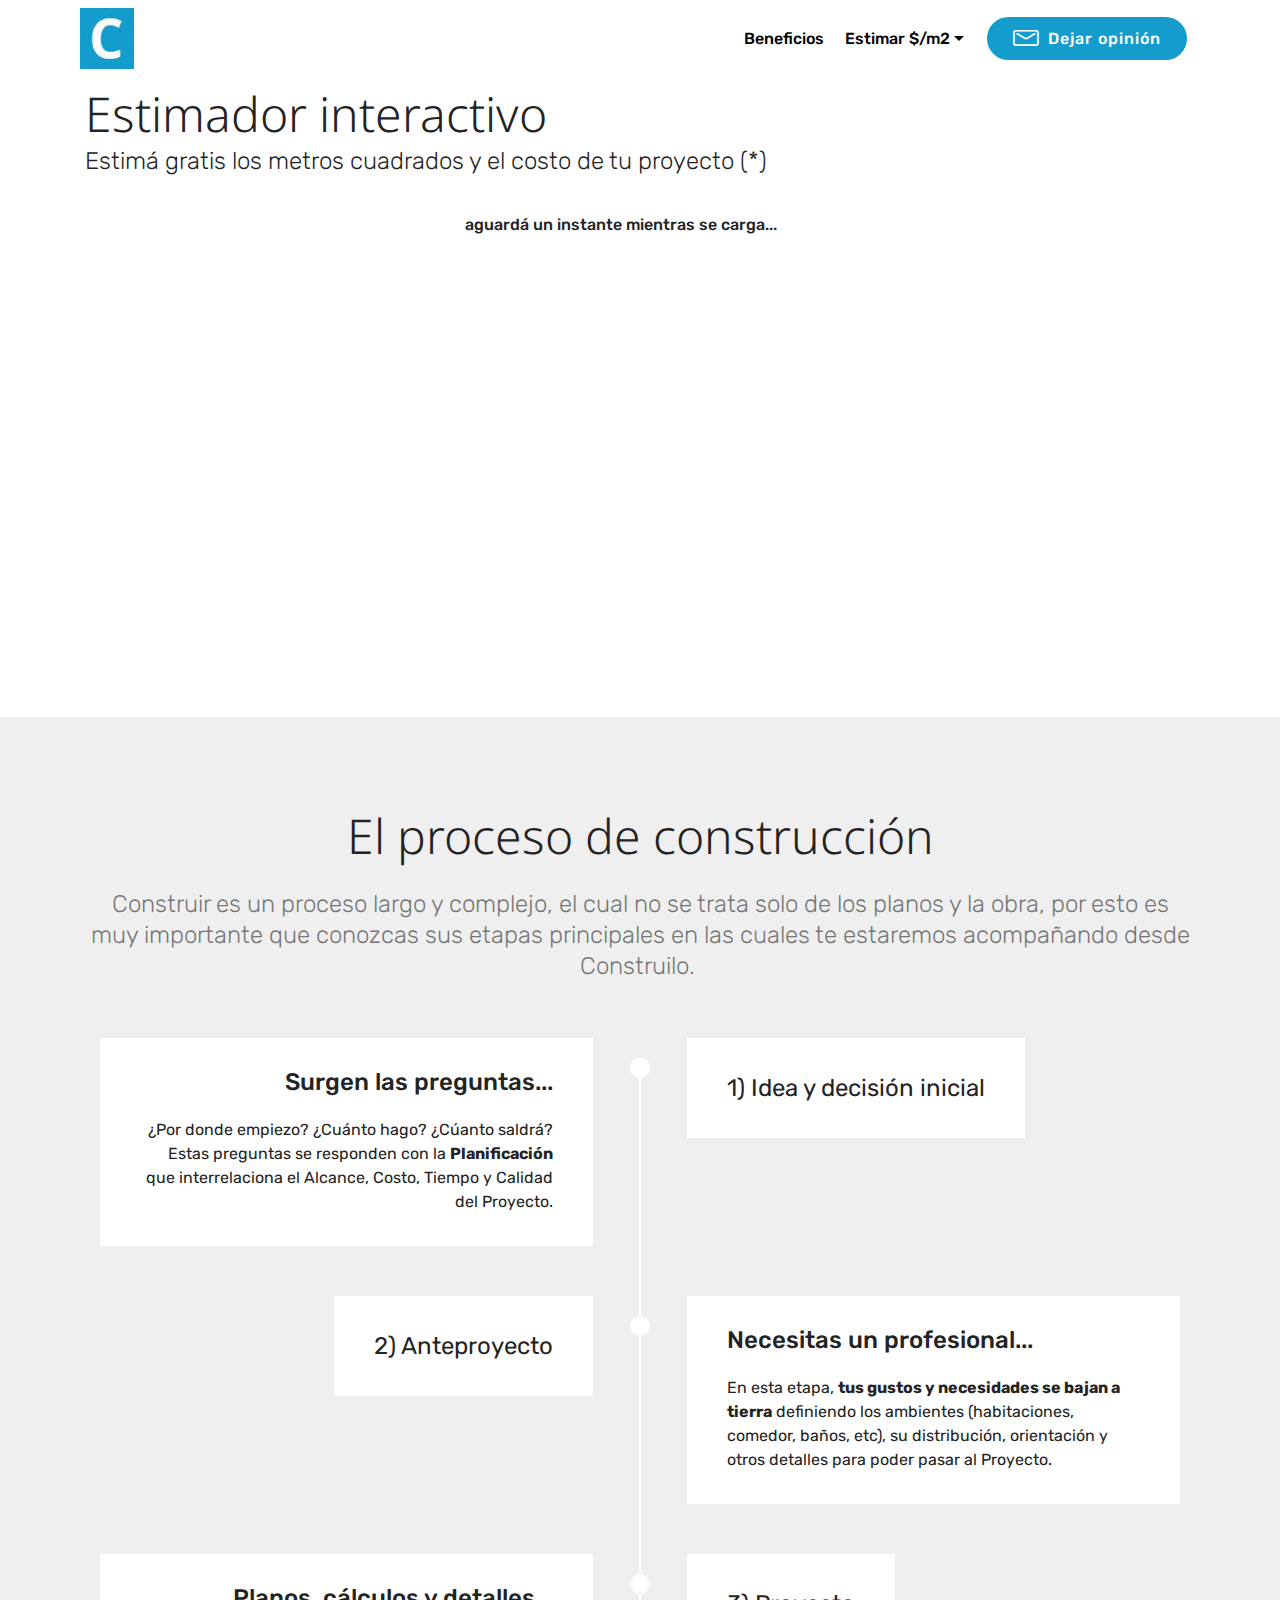
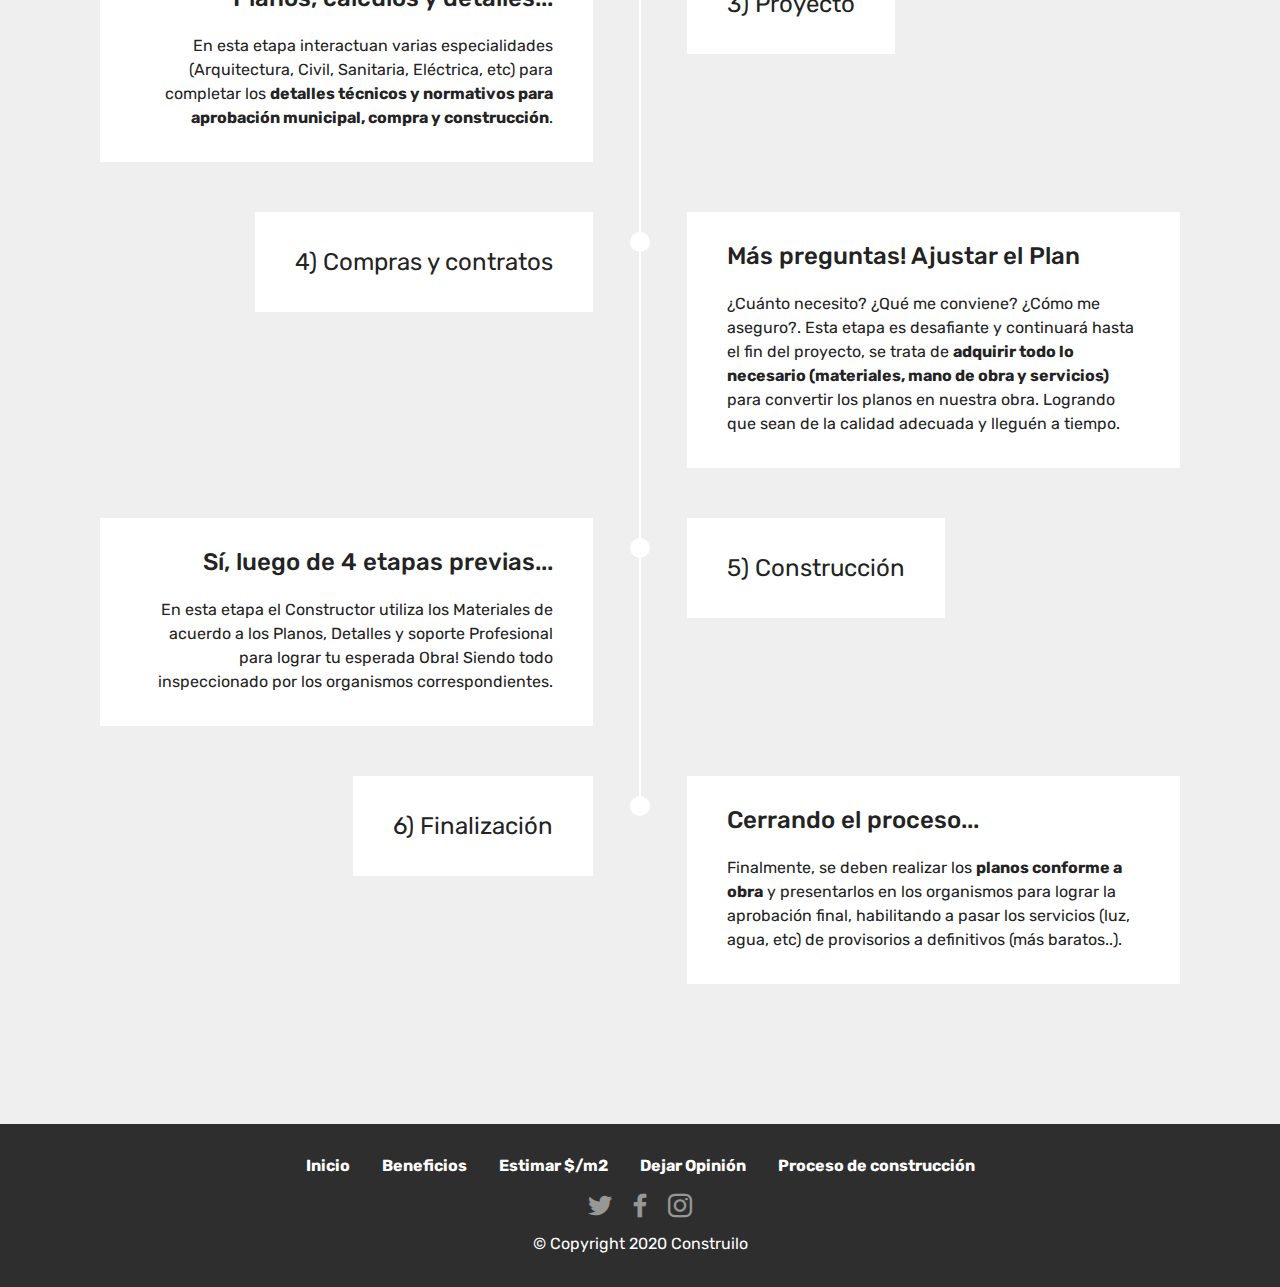
==== commit a3387319: "construilo v1.2" ====
--- a/estimador $-m2.html
+++ b/estimador $-m2.html
@@ -15,9 +15,10 @@
   <link rel="stylesheet" href="assets/bootstrap/css/bootstrap.min.css">
   <link rel="stylesheet" href="assets/bootstrap/css/bootstrap-grid.min.css">
   <link rel="stylesheet" href="assets/bootstrap/css/bootstrap-reboot.min.css">
+  <link rel="stylesheet" href="assets/facebook-plugin/style.css">
   <link rel="stylesheet" href="assets/tether/tether.min.css">
+  <link rel="stylesheet" href="assets/socicon/css/styles.css">
   <link rel="stylesheet" href="assets/dropdown/css/style.css">
-  <link rel="stylesheet" href="assets/socicon/css/styles.css">
   <link rel="stylesheet" href="assets/theme/css/style.css">
   <link rel="preload" as="style" href="assets/mobirise/css/mbr-additional.css"><link rel="stylesheet" href="assets/mobirise/css/mbr-additional.css" type="text/css">
   
@@ -25,6 +26,20 @@
   
 </head>
 <body>
+
+<!-- Analytics -->
+<!-- Global site tag (gtag.js) - Google Analytics -->
+<script async src="https://www.googletagmanager.com/gtag/js?id=UA-165420317-1"></script>
+<script>
+  window.dataLayer = window.dataLayer || [];
+  function gtag(){dataLayer.push(arguments);}
+  gtag('js', new Date());
+
+  gtag('config', 'UA-165420317-1');
+</script>
+<!-- /Analytics -->
+
+
   <section class="menu cid-rXSfnaqLva" once="menu" id="menu2-f">
 
     
@@ -64,7 +79,7 @@
     </nav>
 </section>
 
-<section class="engine"><a href="https://mobirise.info/s">bootstrap themes</a></section><section class="mbr-section contacts2 cid-rXX6KGaNYD" id="contacts2-k">
+<section class="engine"><a href="https://mobirise.info/t">amp template</a></section><section class="mbr-section contacts2 cid-rXX6KGaNYD" id="contacts2-k">
     <!---->
     
     <!---->
@@ -106,6 +121,133 @@
     </div>
 </div></section>
 
+<section class="timeline1 cid-rXYAlNfc90" id="timeline1-u">
+
+    
+
+    
+
+    <div class="container align-center">
+        <h2 class="mbr-section-title pb-3 mbr-fonts-style display-2">El proceso de construcción</h2>
+        <h3 class="mbr-section-subtitle pb-5 mbr-fonts-style display-5">Construir es un proceso largo y complejo, el cual no se trata solo de los planos y la obra, por esto es muy importante que conozcas sus etapas principales en las cuales te estaremos acompañando desde Construilo.&nbsp;</h3>
+
+        <div class="container timelines-container" mbri-timelines="">
+            <!--1-->
+            <div class="row timeline-element reverse separline">
+                 <div class="timeline-date-panel col-xs-12 col-md-6  align-left">         
+                    <div class="time-line-date-content">
+                        <p class="mbr-timeline-date mbr-fonts-style display-5">1) Idea y decisión inicial</p>
+                    </div>
+                </div>
+           <span class="iconBackground"></span>
+            <div class="col-xs-12 col-md-6 align-right">
+                <div class="timeline-text-content">
+                    <h4 class="mbr-timeline-title pb-3 mbr-fonts-style display-5">
+                        Surgen las preguntas...</h4>
+                    <p class="mbr-timeline-text mbr-fonts-style display-7">¿Por donde empiezo? ¿Cuánto hago? ¿Cúanto saldrá? Estas preguntas se responden con la <strong>Planificación</strong> que interrelaciona el Alcance, Costo, Tiempo y Calidad del Proyecto.</p>
+                 </div>
+            </div>
+            </div>
+            <!--2-->
+            <div class="row timeline-element  separline">
+                <div class="timeline-date-panel col-xs-12 col-md-6 align-right">
+                    <div class="time-line-date-content">
+                        <p class="mbr-timeline-date mbr-fonts-style display-5">
+                            2) Anteproyecto</p>
+                    </div>
+                </div>
+                <span class="iconBackground"></span>
+                <div class="col-xs-12 col-md-6 align-left ">
+                    <div class="timeline-text-content">
+                        <h4 class="mbr-timeline-title pb-3 mbr-fonts-style display-5">
+                            Necesitas un profesional...</h4>
+                        <p class="mbr-timeline-text mbr-fonts-style display-7">En esta etapa, <strong>tus gustos y necesidades se bajan a tierra</strong> definiendo los ambientes (habitaciones, comedor, baños, etc), su distribución, orientación y otros detalles para poder pasar al Proyecto.</p>
+                    </div>
+                </div>
+            </div>
+            <!--3-->
+            <div class="row timeline-element reverse separline">
+                <div class="timeline-date-panel col-xs-12 col-md-6  align-left">
+                    <div class="time-line-date-content">
+                        <p class="mbr-timeline-date mbr-fonts-style display-5">3) Proyecto</p>
+                    </div>
+                </div>
+                <span class="iconBackground"></span>
+                <div class="col-xs-12 col-md-6 align-right">
+                    <div class="timeline-text-content">
+                        <h4 class="mbr-timeline-title pb-3 mbr-fonts-style display-5">Planos, cálculos y detalles...</h4>      
+                        <p class="mbr-timeline-text mbr-fonts-style display-7">En esta etapa interactuan varias especialidades (Arquitectura, Civil, Sanitaria, Eléctrica, etc) para completar los <strong>detalles técnicos y normativos para aprobación municipal, compra y construcción</strong>.</p>
+                    </div>
+                </div>
+            </div>
+            <!--4-->
+            <div class="row timeline-element  separline">
+                <div class="timeline-date-panel col-xs-12 col-md-6 align-right">
+                    <div class="time-line-date-content">
+                        <p class="mbr-timeline-date mbr-fonts-style display-5">
+                            4) Compras y contratos</p>
+                    </div>
+                </div>
+                <span class="iconBackground"></span>
+                <div class="col-xs-12 col-md-6 align-left ">
+                    <div class="timeline-text-content">
+                        <h4 class="mbr-timeline-title pb-3 mbr-fonts-style display-5">
+                            Más preguntas! Ajustar el Plan</h4>
+                        <p class="mbr-timeline-text mbr-fonts-style display-7">¿Cuánto necesito? ¿Qué me conviene? ¿Cómo me aseguro?. Esta etapa es desafiante y continuará hasta el fin del proyecto, se trata de <strong>adquirir todo lo necesario (materiales, mano de obra y servicios)</strong> para convertir los planos en nuestra obra. Logrando que sean de la calidad adecuada y lleguén a tiempo.&nbsp;</p>
+                    </div>
+                </div>
+            </div>
+            <!--5-->
+            <div class="row timeline-element reverse separline">
+                <div class="timeline-date-panel col-xs-12 col-md-6  align-left">
+                    <div class="time-line-date-content">
+                        <p class="mbr-timeline-date mbr-fonts-style display-5">
+                            5) Construcción</p>
+                    </div>
+                </div>
+                <span class="iconBackground"></span>
+                <div class="col-xs-12 col-md-6 align-right">
+                    <div class="timeline-text-content">
+                        <h4 class="mbr-timeline-title pb-3 mbr-fonts-style display-5">
+                            Sí, luego de 4 etapas previas...</h4>
+                        <p class="mbr-timeline-text mbr-fonts-style display-7">En esta etapa el Constructor utiliza los Materiales de acuerdo a los Planos, Detalles y soporte Profesional para lograr tu esperada Obra! Siendo todo inspeccionado por los organismos correspondientes.</p>
+                    </div>
+                </div>
+            </div>
+            <!--6-->
+            <div class="row timeline-element">
+                <div class="timeline-date-panel col-xs-12 col-md-6 align-right">
+                    <div class="time-line-date-content">
+                       <p class="mbr-timeline-date mbr-fonts-style display-5">
+                            6) Finalización</p>
+                    </div>
+                </div>
+                <span class="iconBackground"></span>
+                <div class="col-xs-12 col-md-6 align-left ">
+                    <div class="timeline-text-content">
+                        <h4 class="mbr-timeline-title pb-3 mbr-fonts-style display-5">
+                            Cerrando el proceso...</h4>
+                        <p class="mbr-timeline-text mbr-fonts-style display-7">
+                            Finalmente, se deben realizar los <strong>planos conforme a obra</strong> y presentarlos en los organismos para lograr la aprobación final, habilitando a pasar los servicios (luz, agua, etc) de provisorios a definitivos (más baratos..).</p>
+                    </div>
+                </div>
+            </div>
+            <!--7-->
+            
+            <!--8-->
+            
+            <!--9-->
+            
+            <!--10-->
+            
+            <!--11-->
+            
+            <!--12-->
+            
+        </div>
+    </div>
+</section>
+
 <section once="footers" class="cid-rXSv3YMDyz" id="footer7-g">
 
     
@@ -128,7 +270,8 @@
                     </li><li class="foot-menu-item mbr-fonts-style display-7">
                         <a class="text-white mbr-bold" href="index.html#contacts1-7">Estimar $/m2</a></li><li class="foot-menu-item mbr-fonts-style display-7">
                         <a class="text-white mbr-bold" href="index.html#social-buttons1-9">Dejar Opinión</a>
-                    </li></ul>
+                    </li><li class="foot-menu-item mbr-fonts-style display-7">
+                        <a class="text-white mbr-bold" href="estimador $-m2.html#timeline1-u">Proceso de construcción</a></li></ul>
             </div>
             <div class="row social-row">
                 <div class="social-list align-right pb-2">
@@ -164,11 +307,14 @@
   <script src="assets/web/assets/jquery/jquery.min.js"></script>
   <script src="assets/popper/popper.min.js"></script>
   <script src="assets/bootstrap/js/bootstrap.min.js"></script>
+  <script src="https://connect.facebook.net/en_US/sdk.js#xfbml=1&version=v2.5"></script>
+  <script src="https://apis.google.com/js/plusone.js"></script>
+  <script src="assets/facebook-plugin/facebook-script.js"></script>
   <script src="assets/tether/tether.min.js"></script>
-  <script src="assets/smoothscroll/smooth-scroll.js"></script>
   <script src="assets/dropdown/js/nav-dropdown.js"></script>
   <script src="assets/dropdown/js/navbar-dropdown.js"></script>
   <script src="assets/touchswipe/jquery.touch-swipe.min.js"></script>
+  <script src="assets/smoothscroll/smooth-scroll.js"></script>
   <script src="assets/theme/js/script.js"></script>
   
   
--- a/assets/facebook-plugin/style.css
+++ b/assets/facebook-plugin/style.css
@@ -0,0 +1,63 @@
+.mbr-section.mbr-section__comments{
+    position: relative;
+}
+.mbr-section__comments{
+    background-size: cover;
+}
+.addons-container {
+  position: relative;
+  margin-left: auto;
+  margin-right: auto;
+  padding-right: 15px;
+  padding-left: 15px; }
+  @media (min-width: 576px) {
+    .addons-container {
+      padding-right: 15px;
+      padding-left: 15px; } }
+  @media (min-width: 768px) {
+    .addons-container {
+      padding-right: 15px;
+      padding-left: 15px; } }
+  @media (min-width: 992px) {
+    .addons-container {
+      padding-right: 15px;
+      padding-left: 15px; } }
+  @media (min-width: 1200px) {
+    .addons-container {
+      padding-right: 15px;
+      padding-left: 15px; } }
+  @media (min-width: 576px) {
+    .addons-container {
+      width: 540px;
+      max-width: 100%; } }
+  @media (min-width: 768px) {
+    .addons-container {
+      width: 720px;
+      max-width: 100%; } }
+  @media (min-width: 992px) {
+    .addons-container {
+      width: 960px;
+      max-width: 100%; } }
+  @media (min-width: 1200px) {
+    .addons-container {
+      width: 1140px;
+      max-width: 100%; } }
+
+.addons-container-inner{
+    position: relative;
+    width: 100%;
+    min-height: 1px;
+    padding-right: 15px;
+    padding-left: 15px;
+}
+@media (min-width: 567px) {
+    .addons-container-inner{
+        -ms-flex: 0 0 66.666667%;
+        flex: 0 0 66.666667%;
+        max-width: 66.666667%;
+    }
+}
+.addons-row{
+    display: flex;
+    justify-content:center;
+}--- a/assets/mobirise/css/mbr-additional.css
+++ b/assets/mobirise/css/mbr-additional.css
@@ -1155,6 +1155,119 @@
 .cid-rXX61uVZZo .google-map[data-state="loading"] [data-state-details] {
   display: none;
 }
+.cid-rXYAlNfc90 {
+  padding-top: 90px;
+  padding-bottom: 90px;
+  background-color: #efefef;
+}
+.cid-rXYAlNfc90 .mbr-section-subtitle {
+  color: #767676;
+  text-align: center;
+  font-weight: 300;
+}
+.cid-rXYAlNfc90 .timeline-text-content {
+  padding: 2rem 2.5rem;
+  background: #ffffff;
+  margin-left: 2rem;
+}
+.cid-rXYAlNfc90 .timeline-text-content p {
+  margin-bottom: 0;
+}
+.cid-rXYAlNfc90 .time-line-date-content {
+  margin-right: 2rem;
+}
+.cid-rXYAlNfc90 .time-line-date-content p {
+  padding: 2rem 2.5rem;
+  background: #ffffff;
+  float: right;
+}
+.cid-rXYAlNfc90 .timeline-element {
+  margin-bottom: 50px;
+  position: relative;
+  word-wrap: break-word;
+  word-break: break-word;
+  display: -webkit-flex;
+  flex-direction: row;
+  -webkit-flex-direction: row;
+}
+.cid-rXYAlNfc90 .timeline-element:hover .mbr-timeline-date {
+  box-shadow: 0 7px 20px 0px rgba(0, 0, 0, 0.08);
+  transition: all .4s;
+}
+.cid-rXYAlNfc90 .timeline-element:hover .timeline-text-content {
+  box-shadow: 0 7px 20px 0px rgba(0, 0, 0, 0.08);
+  transition: all .4s;
+}
+.cid-rXYAlNfc90 .mbr-timeline-date,
+.cid-rXYAlNfc90 .timeline-text-content {
+  transition: all .4s;
+}
+.cid-rXYAlNfc90 .reverse {
+  flex-direction: row-reverse;
+  -webkit-flex-direction: row-reverse;
+}
+.cid-rXYAlNfc90 .reverse .timeline-text-content {
+  margin-right: 2rem;
+  margin-left: 0;
+}
+.cid-rXYAlNfc90 .reverse .time-line-date-content {
+  margin-left: 2rem;
+  margin-right: 0rem;
+}
+.cid-rXYAlNfc90 .reverse .time-line-date-content p {
+  float: left;
+}
+.cid-rXYAlNfc90 .iconBackground {
+  position: absolute;
+  left: 50%;
+  width: 20px;
+  height: 20px;
+  line-height: 30px;
+  text-align: center;
+  border-radius: 50%;
+  font-size: 30px;
+  display: inline-block;
+  background-color: #ffffff;
+  top: 20px;
+  margin-left: -10px;
+}
+.cid-rXYAlNfc90 .separline:before {
+  top: 20px;
+  bottom: 0;
+  position: absolute;
+  content: "";
+  width: 2px;
+  background-color: #ffffff;
+  left: calc(50% - 1px);
+  height: calc(100% + 4rem);
+}
+@media (max-width: 768px) {
+  .cid-rXYAlNfc90 .iconBackground {
+    left: 0 !important;
+  }
+  .cid-rXYAlNfc90 .separline:before {
+    left: 0!important;
+  }
+  .cid-rXYAlNfc90 .timeline-text-content {
+    margin-left: 0 !important;
+  }
+  .cid-rXYAlNfc90 .time-line-date-content {
+    margin-right: 0 !important;
+  }
+  .cid-rXYAlNfc90 .time-line-date-content p {
+    float: left !important;
+  }
+  .cid-rXYAlNfc90 .reverse .time-line-date-content {
+    margin-left: 0 !important;
+  }
+  .cid-rXYAlNfc90 .reverse .timeline-text-content {
+    margin-right: 0 !important;
+  }
+}
+.cid-rXYAlNfc90 .reverseTimeline {
+  display: flex;
+  flex-direction: column-reverse;
+}
 .cid-rXSv3YMDyz {
   padding-top: 30px;
   padding-bottom: 30px;
--- a/assets/mobirise/css/mbr-additional.css
+++ b/assets/mobirise/css/mbr-additional.css
@@ -1155,6 +1155,119 @@
 .cid-rXX61uVZZo .google-map[data-state="loading"] [data-state-details] {
   display: none;
 }
+.cid-rXYAlNfc90 {
+  padding-top: 90px;
+  padding-bottom: 90px;
+  background-color: #efefef;
+}
+.cid-rXYAlNfc90 .mbr-section-subtitle {
+  color: #767676;
+  text-align: center;
+  font-weight: 300;
+}
+.cid-rXYAlNfc90 .timeline-text-content {
+  padding: 2rem 2.5rem;
+  background: #ffffff;
+  margin-left: 2rem;
+}
+.cid-rXYAlNfc90 .timeline-text-content p {
+  margin-bottom: 0;
+}
+.cid-rXYAlNfc90 .time-line-date-content {
+  margin-right: 2rem;
+}
+.cid-rXYAlNfc90 .time-line-date-content p {
+  padding: 2rem 2.5rem;
+  background: #ffffff;
+  float: right;
+}
+.cid-rXYAlNfc90 .timeline-element {
+  margin-bottom: 50px;
+  position: relative;
+  word-wrap: break-word;
+  word-break: break-word;
+  display: -webkit-flex;
+  flex-direction: row;
+  -webkit-flex-direction: row;
+}
+.cid-rXYAlNfc90 .timeline-element:hover .mbr-timeline-date {
+  box-shadow: 0 7px 20px 0px rgba(0, 0, 0, 0.08);
+  transition: all .4s;
+}
+.cid-rXYAlNfc90 .timeline-element:hover .timeline-text-content {
+  box-shadow: 0 7px 20px 0px rgba(0, 0, 0, 0.08);
+  transition: all .4s;
+}
+.cid-rXYAlNfc90 .mbr-timeline-date,
+.cid-rXYAlNfc90 .timeline-text-content {
+  transition: all .4s;
+}
+.cid-rXYAlNfc90 .reverse {
+  flex-direction: row-reverse;
+  -webkit-flex-direction: row-reverse;
+}
+.cid-rXYAlNfc90 .reverse .timeline-text-content {
+  margin-right: 2rem;
+  margin-left: 0;
+}
+.cid-rXYAlNfc90 .reverse .time-line-date-content {
+  margin-left: 2rem;
+  margin-right: 0rem;
+}
+.cid-rXYAlNfc90 .reverse .time-line-date-content p {
+  float: left;
+}
+.cid-rXYAlNfc90 .iconBackground {
+  position: absolute;
+  left: 50%;
+  width: 20px;
+  height: 20px;
+  line-height: 30px;
+  text-align: center;
+  border-radius: 50%;
+  font-size: 30px;
+  display: inline-block;
+  background-color: #ffffff;
+  top: 20px;
+  margin-left: -10px;
+}
+.cid-rXYAlNfc90 .separline:before {
+  top: 20px;
+  bottom: 0;
+  position: absolute;
+  content: "";
+  width: 2px;
+  background-color: #ffffff;
+  left: calc(50% - 1px);
+  height: calc(100% + 4rem);
+}
+@media (max-width: 768px) {
+  .cid-rXYAlNfc90 .iconBackground {
+    left: 0 !important;
+  }
+  .cid-rXYAlNfc90 .separline:before {
+    left: 0!important;
+  }
+  .cid-rXYAlNfc90 .timeline-text-content {
+    margin-left: 0 !important;
+  }
+  .cid-rXYAlNfc90 .time-line-date-content {
+    margin-right: 0 !important;
+  }
+  .cid-rXYAlNfc90 .time-line-date-content p {
+    float: left !important;
+  }
+  .cid-rXYAlNfc90 .reverse .time-line-date-content {
+    margin-left: 0 !important;
+  }
+  .cid-rXYAlNfc90 .reverse .timeline-text-content {
+    margin-right: 0 !important;
+  }
+}
+.cid-rXYAlNfc90 .reverseTimeline {
+  display: flex;
+  flex-direction: column-reverse;
+}
 .cid-rXSv3YMDyz {
   padding-top: 30px;
   padding-bottom: 30px;
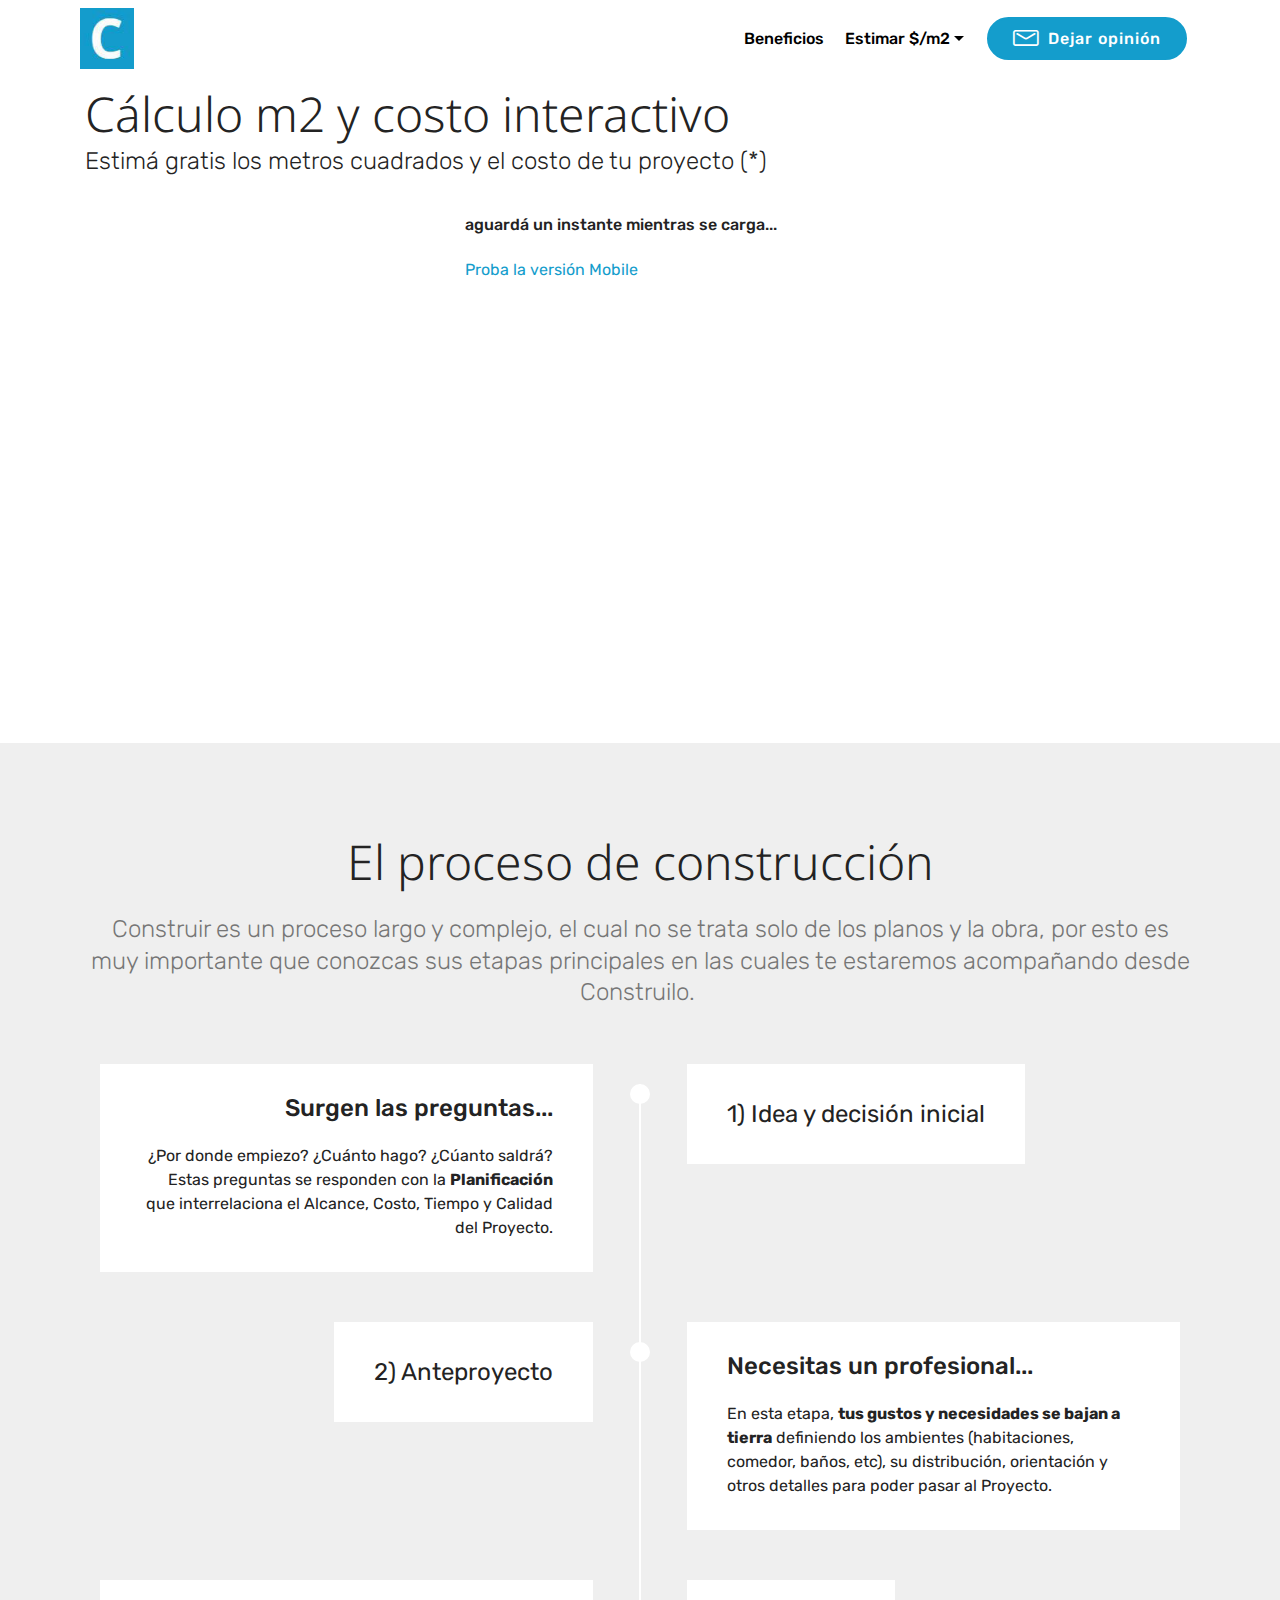
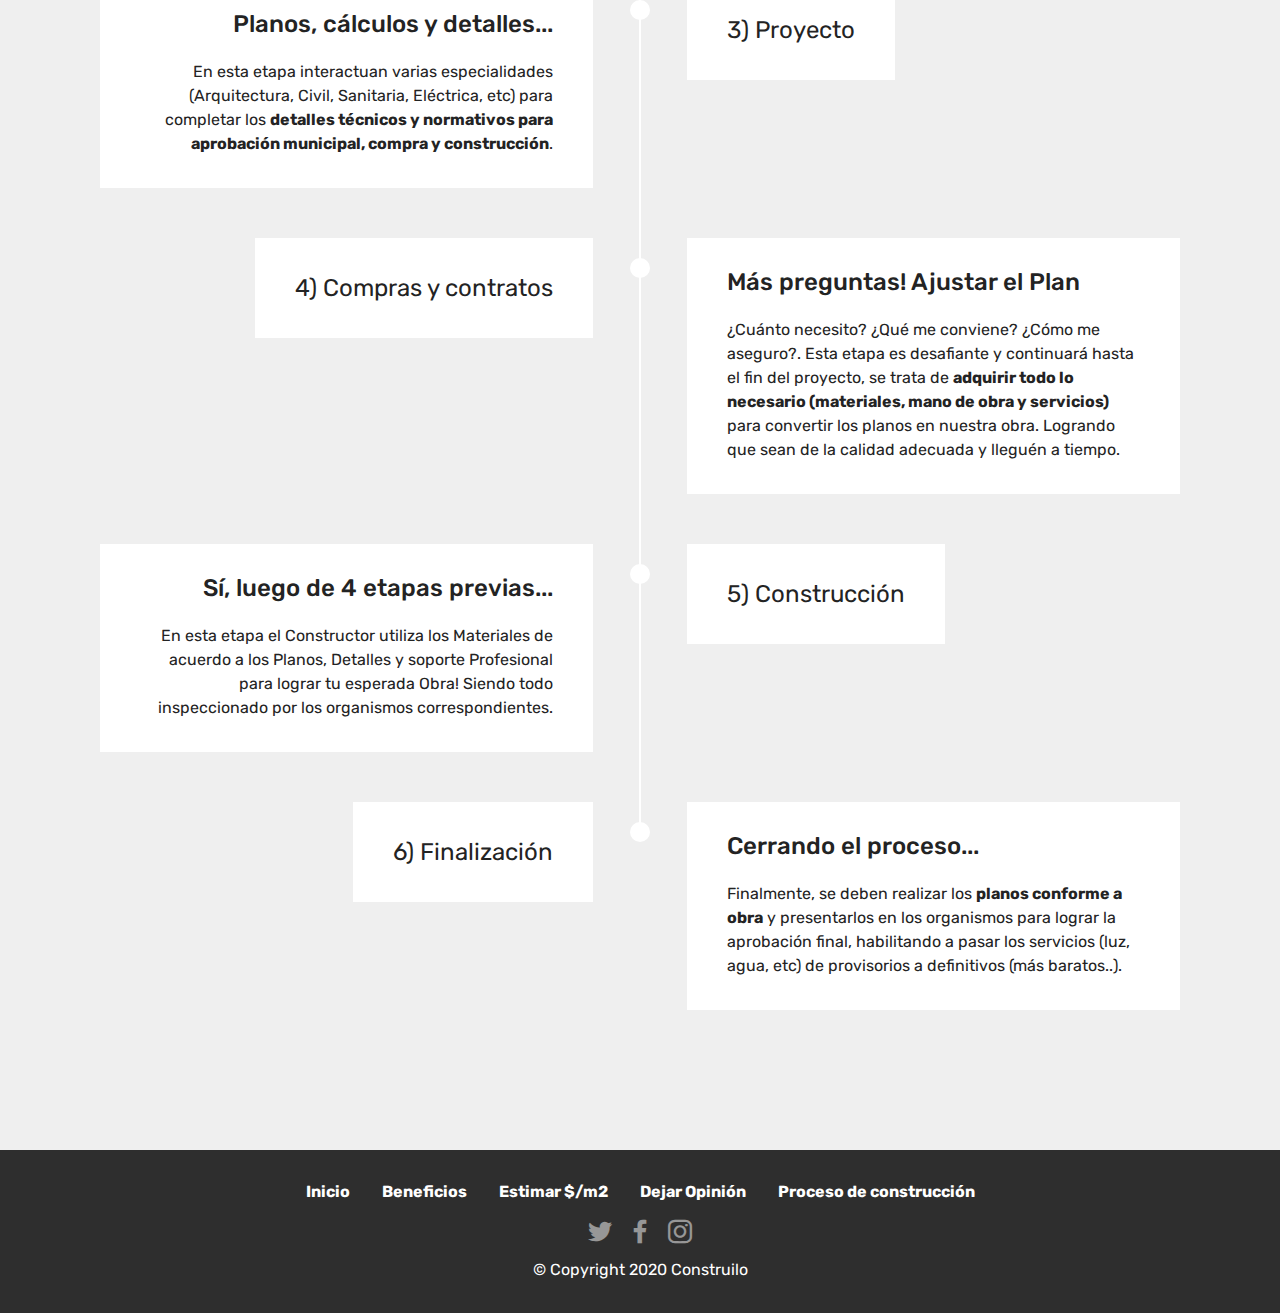
==== commit 6a0687ed: "v1.3 solo páginas" ====
--- a/estimador $-m2.html
+++ b/estimador $-m2.html
@@ -70,7 +70,7 @@
                 </li>
                 <li class="nav-item dropdown">
                     <a class="nav-link link text-black dropdown-toggle display-4" href="index.html#contacts1-7" data-toggle="dropdown-submenu" aria-expanded="false">
-                        Estimar $/m2</a><div class="dropdown-menu"><a class="text-black dropdown-item display-4" href="index.html#contacts1-7">Móvil<br></a><a class="text-black dropdown-item display-4" href="estimador $-m2.html#contacts2-k" aria-expanded="false">Desktop</a></div>
+                        Estimar $/m2</a><div class="dropdown-menu"><a class="text-black dropdown-item display-4" href="index.html#contacts1-7">Mobile<br></a><a class="text-black dropdown-item display-4" href="estimador $-m2.html#contacts2-k" aria-expanded="false">Desktop</a></div>
                 </li></ul>
             <div class="navbar-buttons mbr-section-btn"><a class="btn btn-sm btn-primary display-4" href="index.html#social-buttons1-9"><span class="mbrib-letter mbr-iconfont mbr-iconfont-btn"></span>
                     
@@ -79,7 +79,7 @@
     </nav>
 </section>
 
-<section class="engine"><a href="https://mobirise.info/t">amp template</a></section><section class="mbr-section contacts2 cid-rXX6KGaNYD" id="contacts2-k">
+<section class="engine"><a href="https://mobirise.info/o">free portfolio website templates</a></section><section class="mbr-section contacts2 cid-rXX6KGaNYD" id="contacts2-k">
     <!---->
     
     <!---->
@@ -90,7 +90,7 @@
         <div class="row">
             <!--Titles-->
             <div class="title col-12">
-                <h2 class="align-left mbr-fonts-style display-2">Estimador interactivo</h2>
+                <h2 class="align-left mbr-fonts-style display-2">Cálculo m2 y costo interactivo</h2>
                 <h3 class="mbr-section-subtitle mbr-light mbr-fonts-style display-5">Estimá gratis los metros cuadrados y el costo de tu proyecto (*)</h3>
             </div>
             <div class="col-12">
@@ -98,7 +98,7 @@
                     <div class="col-12 col-md-4">
                         <div class="b b-adress">
                             <h5 class="align-left mbr-fonts-style m-0 display-7">aguardá un instante mientras se carga...</h5>
-                            <p class="mbr-text align-left mbr-fonts-style display-4"></p>
+                            <p class="mbr-text align-left mbr-fonts-style display-4"><a href="index.html#contacts1-7">Proba la versión Mobile</a></p>
                         </div>
                     </div>
                     
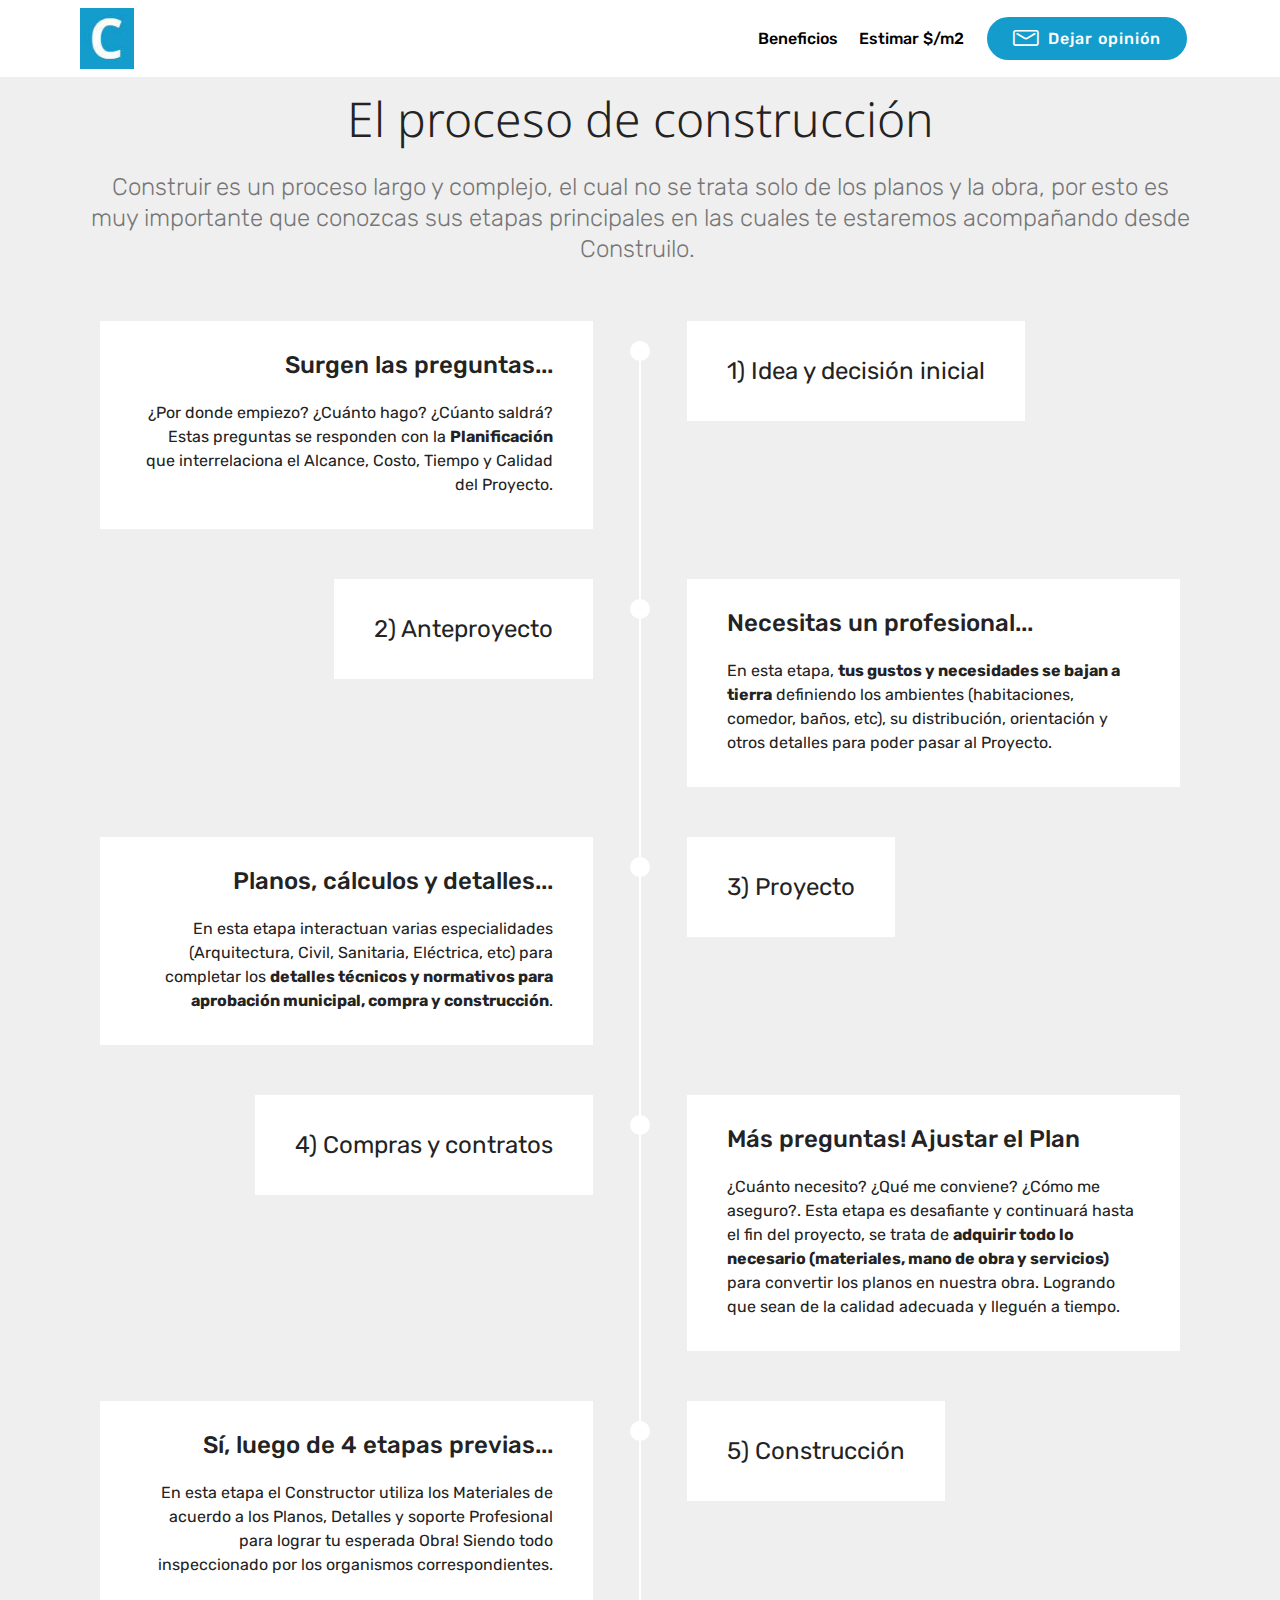
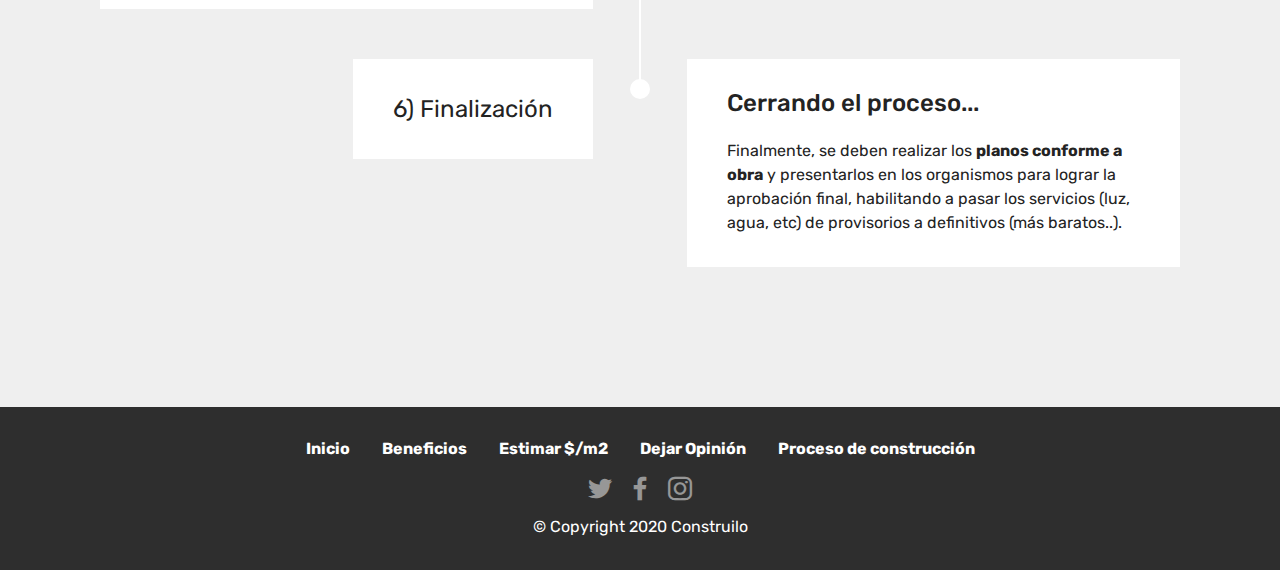
==== commit df195483: "Add files via upload" ====
--- a/estimador $-m2.html
+++ b/estimador $-m2.html
@@ -64,14 +64,16 @@
             </div>
         </div>
         <div class="collapse navbar-collapse" id="navbarSupportedContent">
-            <ul class="navbar-nav nav-dropdown" data-app-modern-menu="true"><li class="nav-item">
+            <ul class="navbar-nav nav-dropdown" data-app-modern-menu="true">
+                <li class="nav-item">
                     <a class="nav-link link text-black display-4" href="index.html#features18-4">
                         Beneficios</a>
                 </li>
-                <li class="nav-item dropdown">
-                    <a class="nav-link link text-black dropdown-toggle display-4" href="index.html#contacts1-7" data-toggle="dropdown-submenu" aria-expanded="false">
-                        Estimar $/m2</a><div class="dropdown-menu"><a class="text-black dropdown-item display-4" href="index.html#contacts1-7">Mobile<br></a><a class="text-black dropdown-item display-4" href="estimador $-m2.html#contacts2-k" aria-expanded="false">Desktop</a></div>
-                </li></ul>
+                <li class="nav-item">
+                    <a class="nav-link link text-black display-4" href="index.html#contacts1-7">
+                        Estimar $/m2</a>
+                </li>    
+            </ul>
             <div class="navbar-buttons mbr-section-btn"><a class="btn btn-sm btn-primary display-4" href="index.html#social-buttons1-9"><span class="mbrib-letter mbr-iconfont mbr-iconfont-btn"></span>
                     
                     Dejar opinión</a></div>
@@ -79,47 +81,6 @@
     </nav>
 </section>
 
-<section class="engine"><a href="https://mobirise.info/o">free portfolio website templates</a></section><section class="mbr-section contacts2 cid-rXX6KGaNYD" id="contacts2-k">
-    <!---->
-    
-    <!---->
-    <!--Overlay-->
-    
-    <!--Container-->
-    <div class="container">
-        <div class="row">
-            <!--Titles-->
-            <div class="title col-12">
-                <h2 class="align-left mbr-fonts-style display-2">Cálculo m2 y costo interactivo</h2>
-                <h3 class="mbr-section-subtitle mbr-light mbr-fonts-style display-5">Estimá gratis los metros cuadrados y el costo de tu proyecto (*)</h3>
-            </div>
-            <div class="col-12">
-                <div class="row justify-content-center">
-                    <div class="col-12 col-md-4">
-                        <div class="b b-adress">
-                            <h5 class="align-left mbr-fonts-style m-0 display-7">aguardá un instante mientras se carga...</h5>
-                            <p class="mbr-text align-left mbr-fonts-style display-4"><a href="index.html#contacts1-7">Proba la versión Mobile</a></p>
-                        </div>
-                    </div>
-                    
-                    
-                </div>
-            </div>
-        </div>
-    </div>
-</section>
-
-<section class="map2 cid-rXX61uVZZo" id="map2-i">
-
-    
-
-    <div class="container">
-        <div class="media-container-row">
-            <div class="col-md-8">
-                <div class="google-map"><iframe frameborder="0" style="border:0" src="https://datastudio.google.com/embed/reporting/39e56fef-df67-4d22-9c46-27f37e70b7f8/page/1EwMB" allowfullscreen=""></iframe></div>
-        </div>
-    </div>
-</div></section>
 
 <section class="timeline1 cid-rXYAlNfc90" id="timeline1-u">
 
--- a/assets/mobirise/css/mbr-additional.css
+++ b/assets/mobirise/css/mbr-additional.css
@@ -1113,7 +1113,7 @@
 }
 .cid-rXX6KGaNYD {
   padding-top: 90px;
-  padding-bottom: 0px;
+  padding-bottom: 15px;
   background-color: #ffffff;
 }
 .cid-rXX6KGaNYD .mbr-text {
@@ -1749,9 +1749,80 @@
 .cid-rXSflne6F7 {
   background-image: url("../../../assets/images/construction-workers-with-professional-tools-blueprint-1284.jpg");
 }
-.cid-rXSjRLgxLl {
+.cid-rYxpTqrBf5 {
   padding-top: 90px;
   padding-bottom: 90px;
+  background-color: #ffffff;
+}
+.cid-rYxpTqrBf5 .mbr-slider .carousel-control {
+  background: #1b1b1b;
+}
+.cid-rYxpTqrBf5 .mbr-slider .carousel-control-prev {
+  left: 0;
+  margin-left: 2.5rem;
+}
+.cid-rYxpTqrBf5 .mbr-slider .carousel-control-next {
+  right: 0;
+  margin-right: 2.5rem;
+}
+.cid-rYxpTqrBf5 .mbr-slider .modal-body .close {
+  background: #1b1b1b;
+}
+.cid-rYxpTqrBf5 .row > .row {
+  display: block;
+}
+.cid-rYxpTqrBf5 .mbr-gallery-item {
+  width: 100%;
+}
+.cid-rYxpTqrBf5 .mbr-gallery-item > div::before {
+  content: '';
+  position: absolute;
+  left: 0;
+  top: 0;
+  width: 100%;
+  height: 100%;
+  background: #554346;
+  opacity: 0;
+  -webkit-transition: 0.2s opacity ease-in-out;
+  transition: 0.2s opacity ease-in-out;
+  background: linear-gradient(to left, #554346, #45505b) !important;
+}
+.cid-rYxpTqrBf5 .mbr-gallery-item > div {
+  position: relative;
+}
+.cid-rYxpTqrBf5 .mbr-gallery-item > div:hover .mbr-gallery-title::before {
+  background: transparent !important;
+}
+.cid-rYxpTqrBf5 .mbr-gallery-item > div:hover:before {
+  opacity: 0.7 !important;
+}
+.cid-rYxpTqrBf5 .mbr-gallery-title {
+  font-size: .9em;
+  position: absolute;
+  display: block;
+  width: 100%;
+  bottom: 0;
+  padding: 1rem;
+  color: #fff;
+  z-index: 2;
+}
+.cid-rYxpTqrBf5 .mbr-gallery-title:before {
+  content: " ";
+  width: 100%;
+  height: 100%;
+  top: 0;
+  left: 0;
+  z-index: -1;
+  position: absolute;
+  background: #554346 !important;
+  opacity: 0.7;
+  -webkit-transition: 0.2s background ease-in-out;
+  transition: 0.2s background ease-in-out;
+  background: linear-gradient(to left, #554346, #45505b) !important;
+}
+.cid-rXSjRLgxLl {
+  padding-top: 45px;
+  padding-bottom: 45px;
   background-color: #efefef;
 }
 .cid-rXSjRLgxLl .mbr-section-subtitle,
@@ -1848,7 +1919,7 @@
   border-radius: 3px;
 }
 .cid-rXSnDT8zsz .google-map {
-  height: 42rem;
+  height: 50rem;
   position: relative;
 }
 .cid-rXSnDT8zsz .google-map iframe {
--- a/assets/mobirise/css/mbr-additional.css
+++ b/assets/mobirise/css/mbr-additional.css
@@ -1113,7 +1113,7 @@
 }
 .cid-rXX6KGaNYD {
   padding-top: 90px;
-  padding-bottom: 0px;
+  padding-bottom: 15px;
   background-color: #ffffff;
 }
 .cid-rXX6KGaNYD .mbr-text {
@@ -1749,9 +1749,80 @@
 .cid-rXSflne6F7 {
   background-image: url("../../../assets/images/construction-workers-with-professional-tools-blueprint-1284.jpg");
 }
-.cid-rXSjRLgxLl {
+.cid-rYxpTqrBf5 {
   padding-top: 90px;
   padding-bottom: 90px;
+  background-color: #ffffff;
+}
+.cid-rYxpTqrBf5 .mbr-slider .carousel-control {
+  background: #1b1b1b;
+}
+.cid-rYxpTqrBf5 .mbr-slider .carousel-control-prev {
+  left: 0;
+  margin-left: 2.5rem;
+}
+.cid-rYxpTqrBf5 .mbr-slider .carousel-control-next {
+  right: 0;
+  margin-right: 2.5rem;
+}
+.cid-rYxpTqrBf5 .mbr-slider .modal-body .close {
+  background: #1b1b1b;
+}
+.cid-rYxpTqrBf5 .row > .row {
+  display: block;
+}
+.cid-rYxpTqrBf5 .mbr-gallery-item {
+  width: 100%;
+}
+.cid-rYxpTqrBf5 .mbr-gallery-item > div::before {
+  content: '';
+  position: absolute;
+  left: 0;
+  top: 0;
+  width: 100%;
+  height: 100%;
+  background: #554346;
+  opacity: 0;
+  -webkit-transition: 0.2s opacity ease-in-out;
+  transition: 0.2s opacity ease-in-out;
+  background: linear-gradient(to left, #554346, #45505b) !important;
+}
+.cid-rYxpTqrBf5 .mbr-gallery-item > div {
+  position: relative;
+}
+.cid-rYxpTqrBf5 .mbr-gallery-item > div:hover .mbr-gallery-title::before {
+  background: transparent !important;
+}
+.cid-rYxpTqrBf5 .mbr-gallery-item > div:hover:before {
+  opacity: 0.7 !important;
+}
+.cid-rYxpTqrBf5 .mbr-gallery-title {
+  font-size: .9em;
+  position: absolute;
+  display: block;
+  width: 100%;
+  bottom: 0;
+  padding: 1rem;
+  color: #fff;
+  z-index: 2;
+}
+.cid-rYxpTqrBf5 .mbr-gallery-title:before {
+  content: " ";
+  width: 100%;
+  height: 100%;
+  top: 0;
+  left: 0;
+  z-index: -1;
+  position: absolute;
+  background: #554346 !important;
+  opacity: 0.7;
+  -webkit-transition: 0.2s background ease-in-out;
+  transition: 0.2s background ease-in-out;
+  background: linear-gradient(to left, #554346, #45505b) !important;
+}
+.cid-rXSjRLgxLl {
+  padding-top: 45px;
+  padding-bottom: 45px;
   background-color: #efefef;
 }
 .cid-rXSjRLgxLl .mbr-section-subtitle,
@@ -1848,7 +1919,7 @@
   border-radius: 3px;
 }
 .cid-rXSnDT8zsz .google-map {
-  height: 42rem;
+  height: 50rem;
   position: relative;
 }
 .cid-rXSnDT8zsz .google-map iframe {
